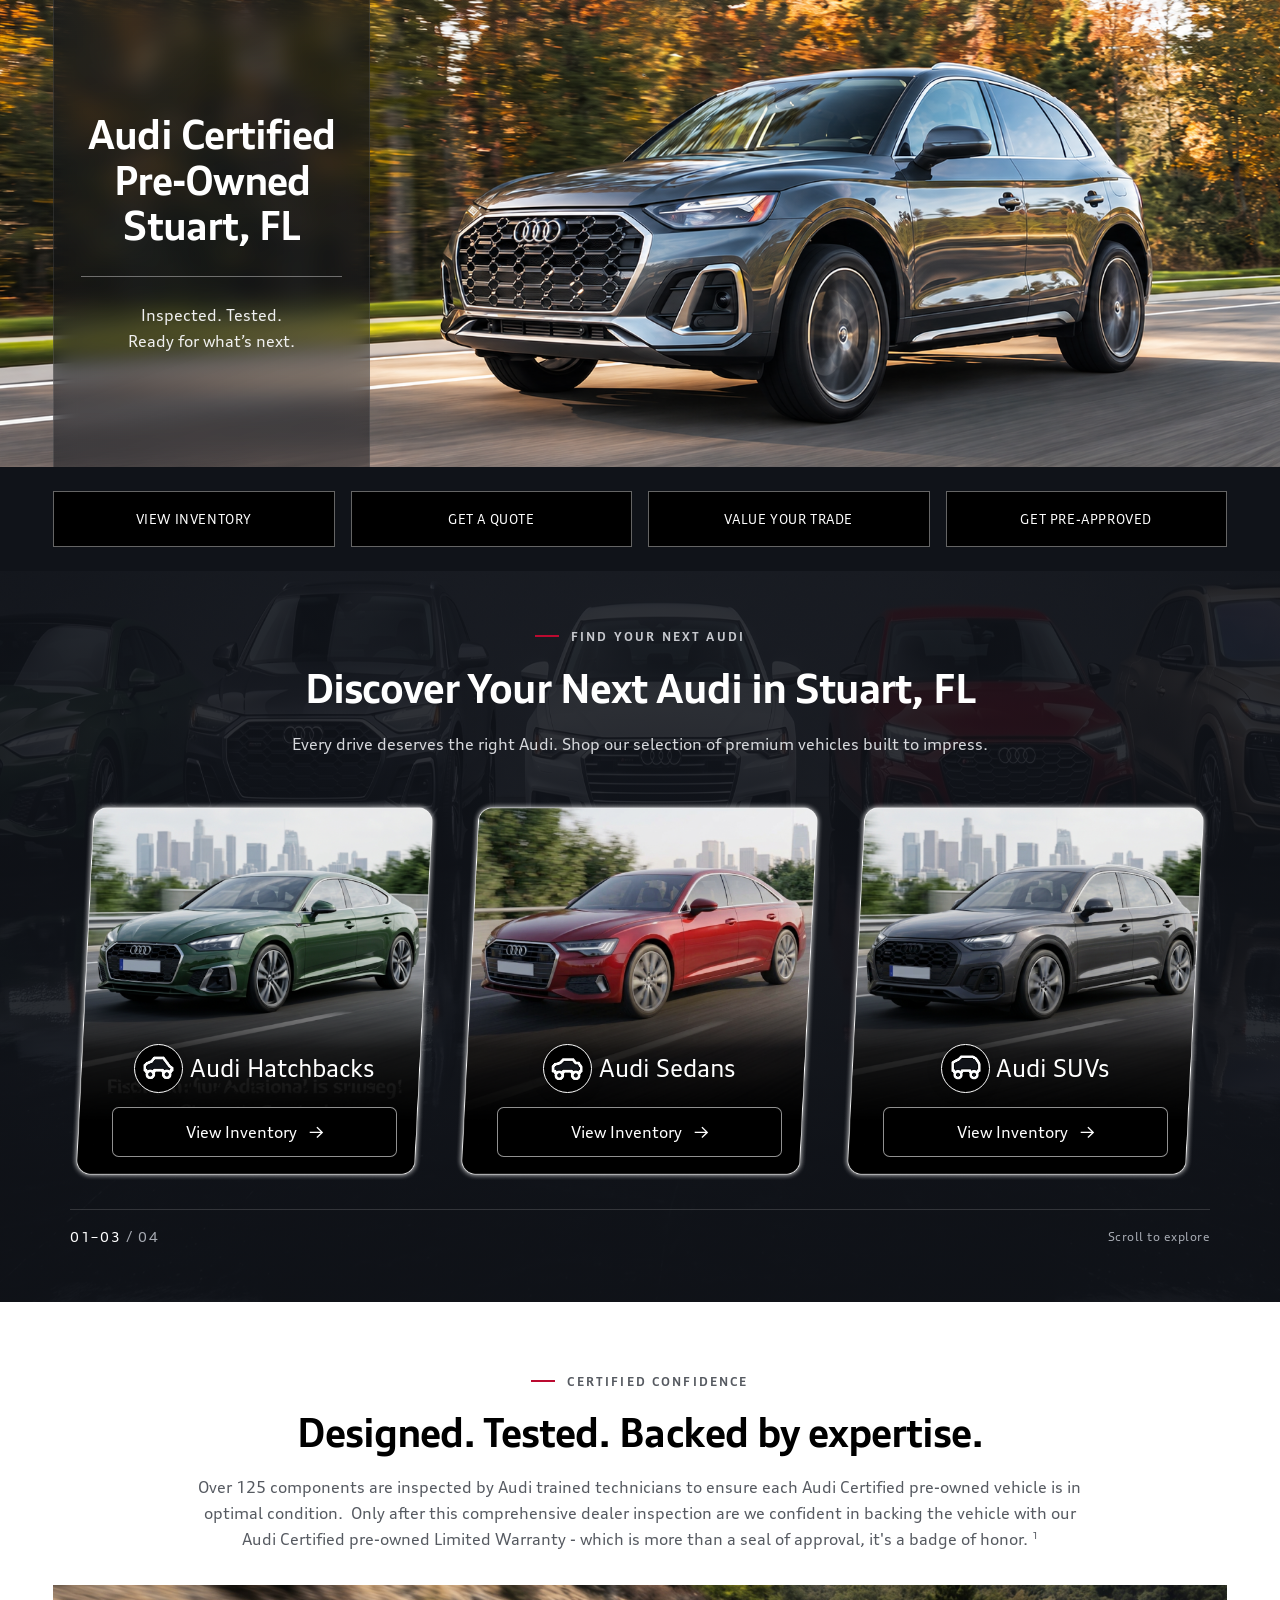
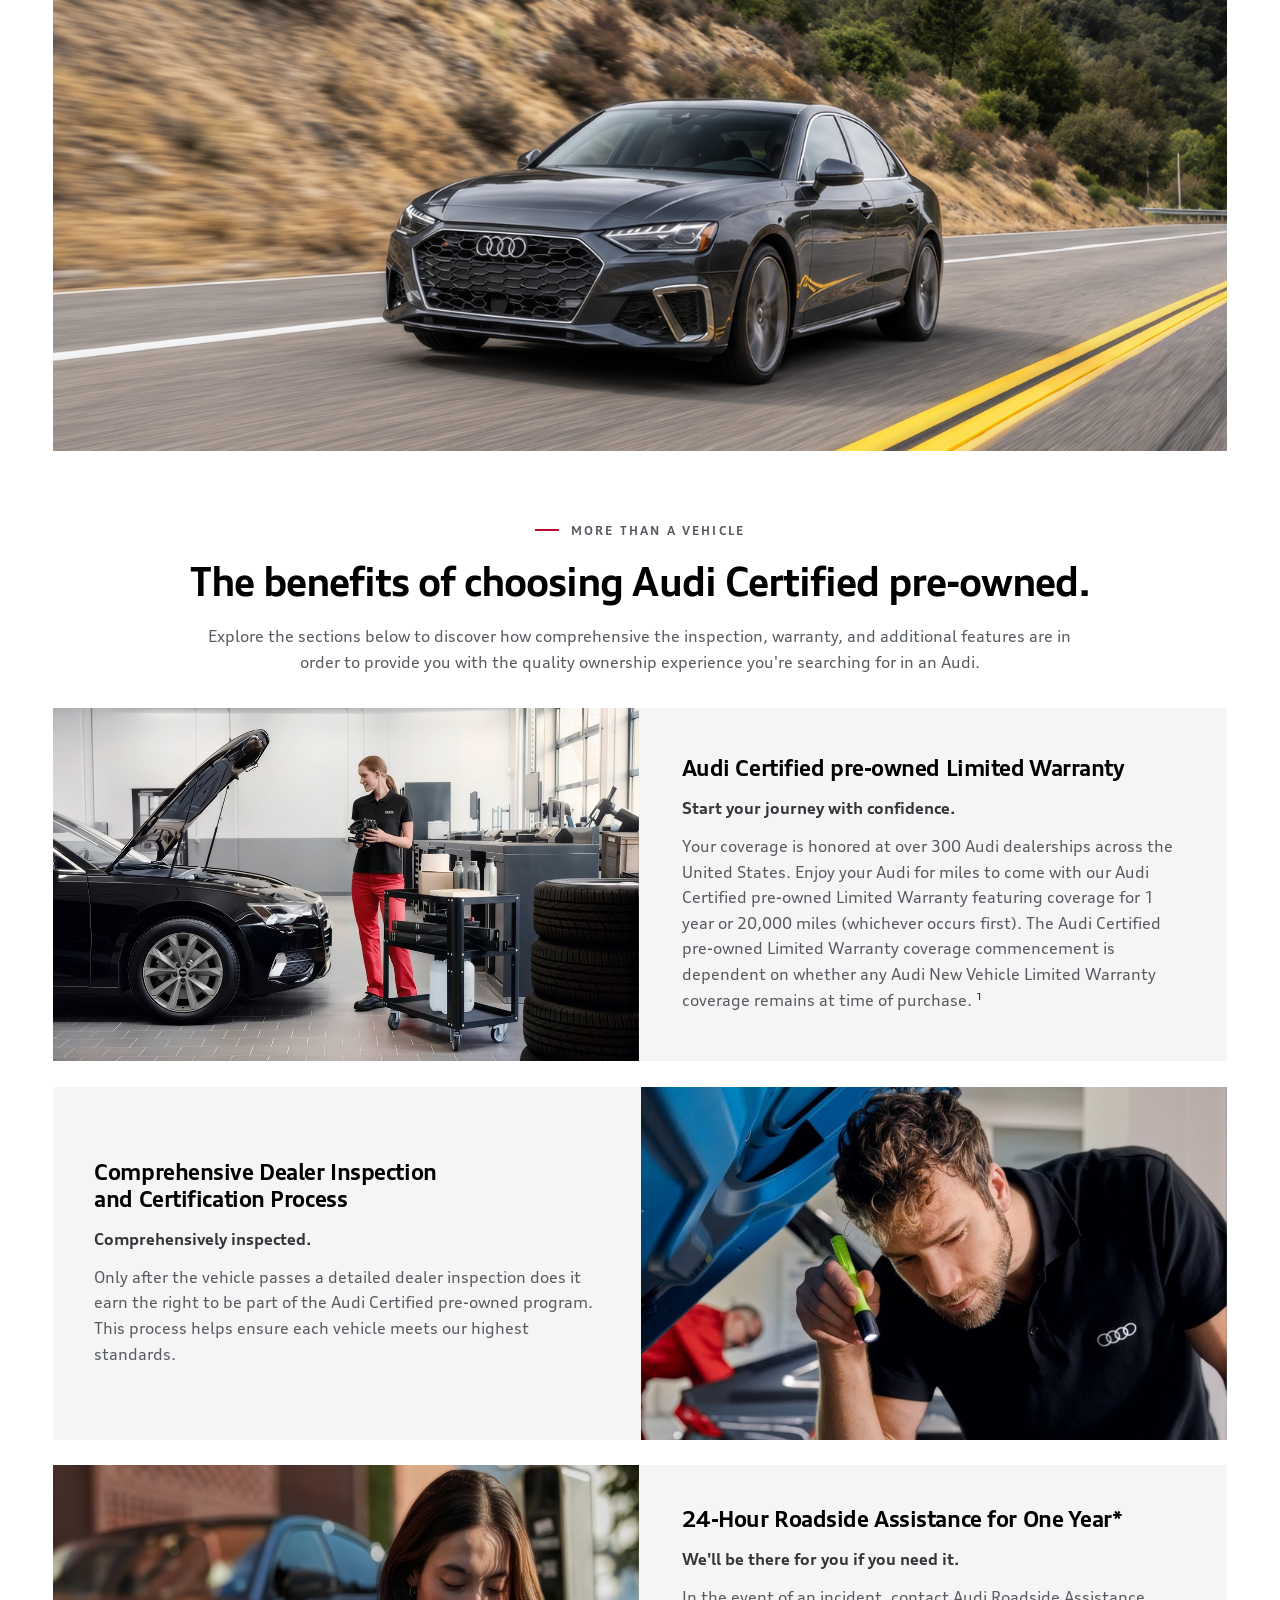
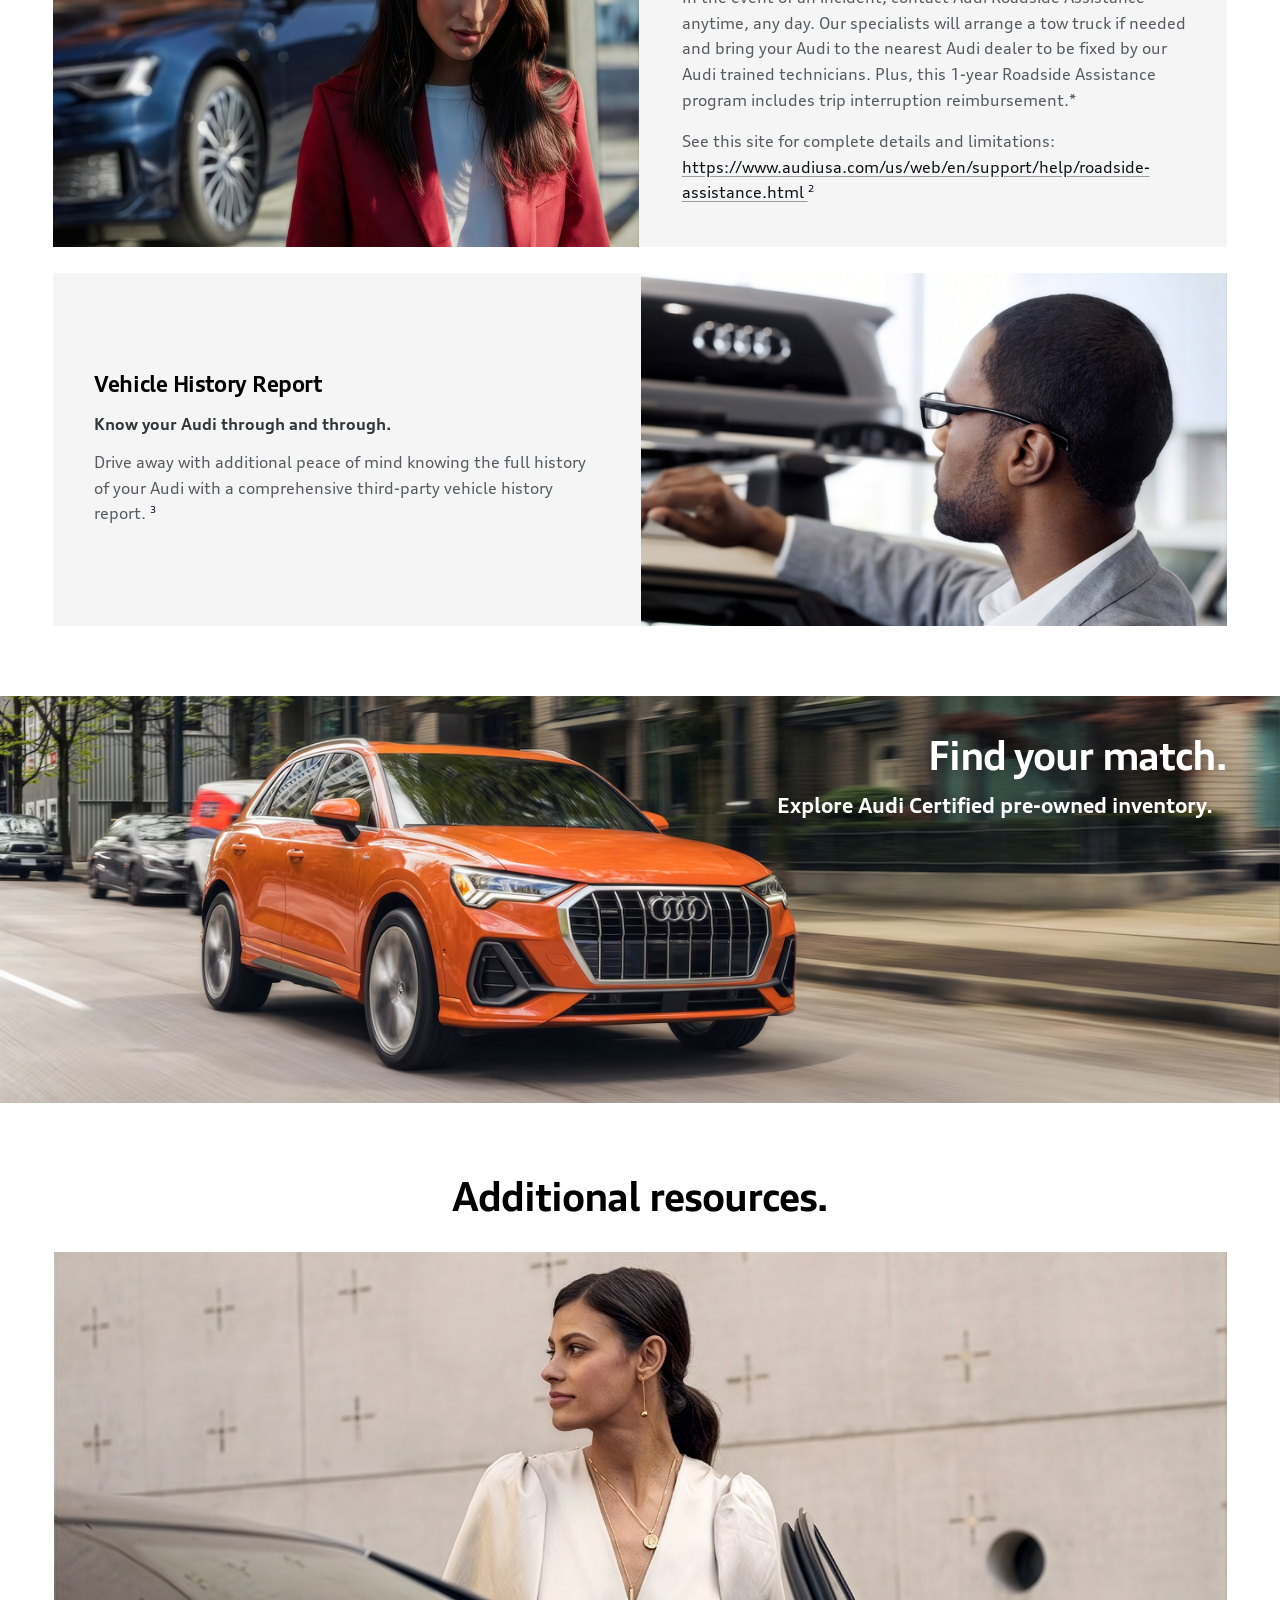
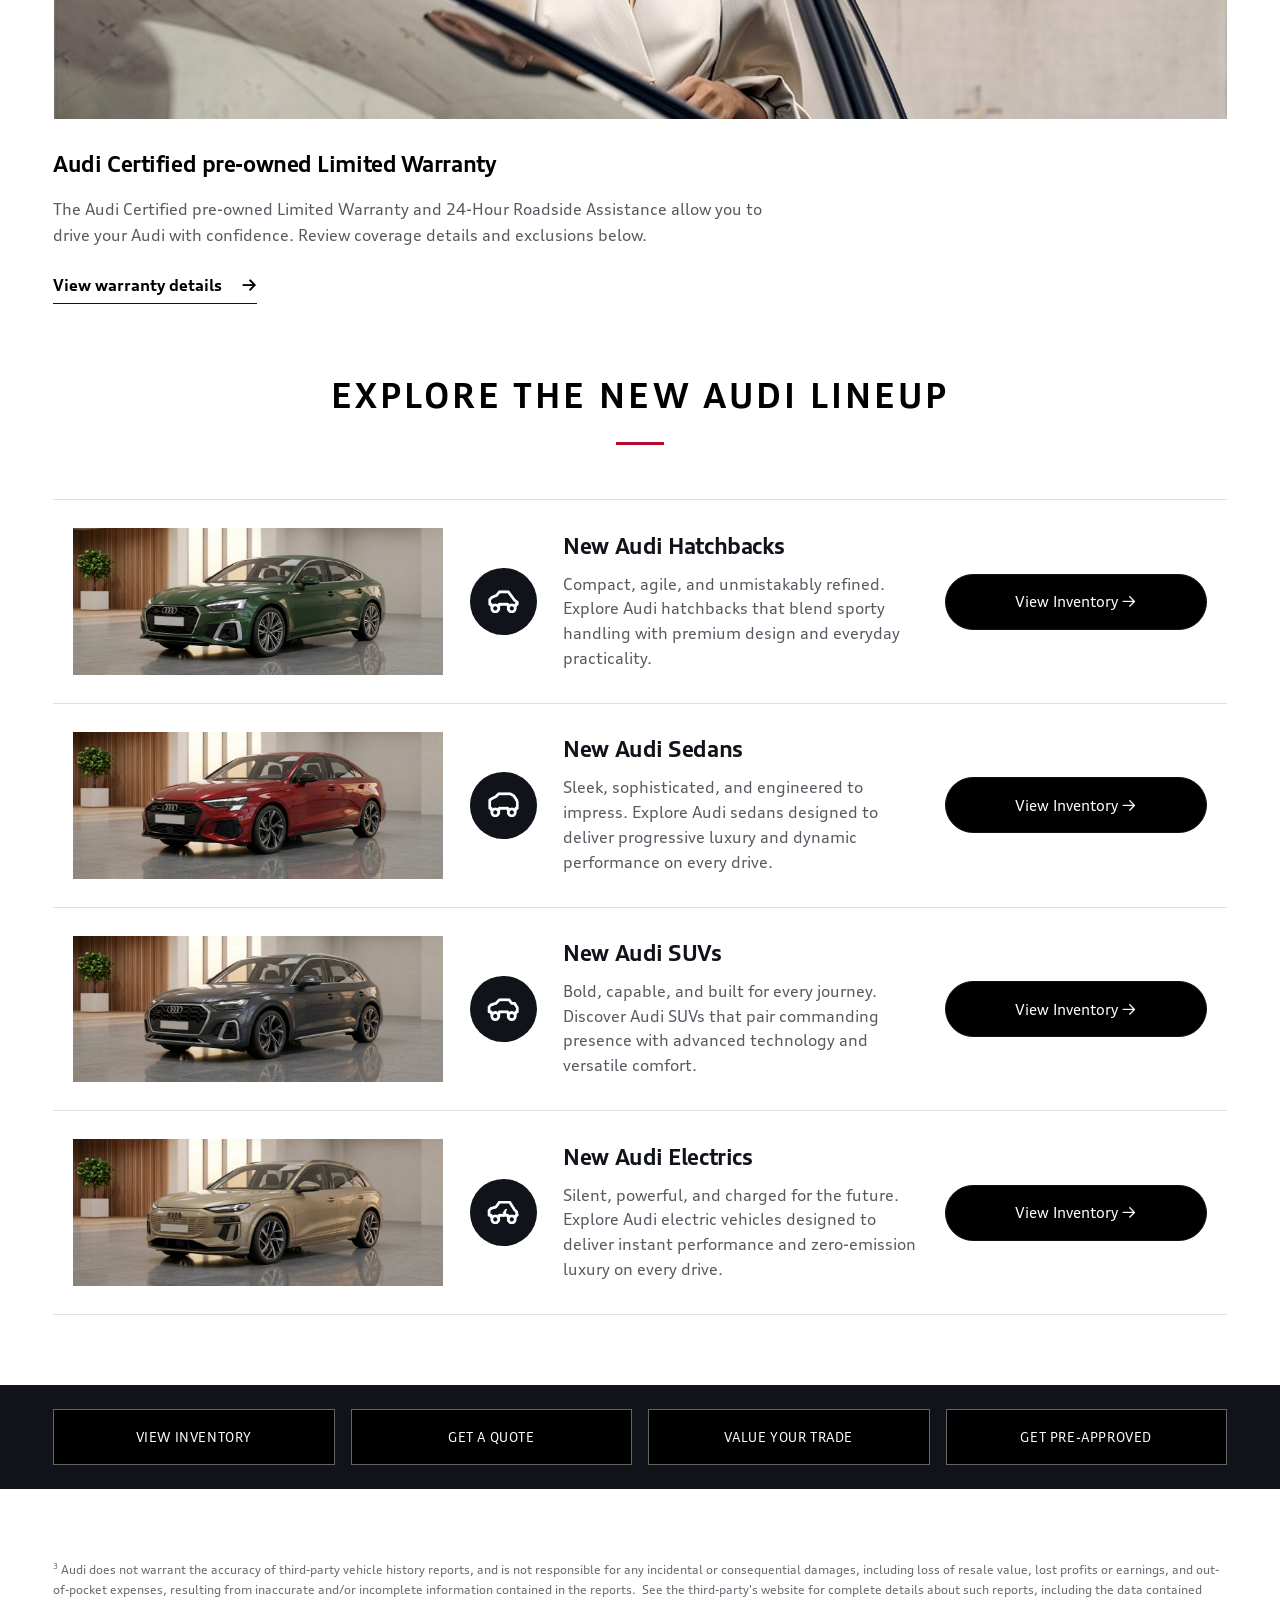
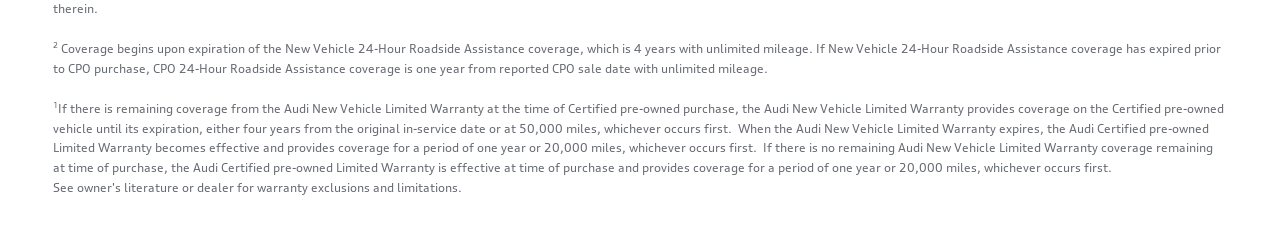
==== index.html @ 9fe5be32 "Build responsive Audi CPO website" ====
<!doctype html>
<html lang="en">
  <head>
    <meta charset="utf-8" />
    <meta name="viewport" content="width=device-width, initial-scale=1" />
    <meta
      name="description"
      content="Discover Audi Certified pre-owned vehicles in Stuart, FL. Explore the lineup, comprehensive inspections, warranty coverage, and ownership benefits."
    />
    <meta name="theme-color" content="#101319" />
    <title>Audi Certified Pre-Owned | Stuart, FL</title>
    <link rel="stylesheet" href="styles.css" />
    <script src="script.js" defer></script>
  </head>
  <body>
    <a class="skip-link" href="#discover">Skip to content</a>
    <main class="page">
      <div class="opening">
        <section class="hero" aria-labelledby="hero-title" data-node-id="1:5">
          <img
            class="hero-image"
            src="assets/Hero.png"
            alt="Audi SUV on a sunlit road surrounded by autumn trees"
            fetchpriority="high"
          />
          <div class="hero-panel">
            <div class="hero-copy">
              <h1 id="hero-title">
                Audi Certified
                <br />
                Pre-Owned
                <br />
                Stuart, FL
              </h1>
              <p>
                Inspected. Tested.
                <br />
                Ready for what’s next.
              </p>
            </div>
          </div>
        </section>
        <nav class="action-bar" aria-label="Shop Audi">
          <a class="action" href="#discover" aria-label="View inventory">
            View inventory
          </a>
          <button
            class="action"
            data-request="Get a quote"
            aria-label="Get a quote"
          >
            Get a quote
          </button>
          <button
            class="action"
            data-request="Value your trade"
            aria-label="Value your trade"
          >
            Value your trade
          </button>
          <button
            class="action"
            data-request="Get pre-approved"
            aria-label="Get pre-approved"
          >
            Get pre-approved
          </button>
        </nav>
        <section
          class="discovery"
          id="discover"
          aria-labelledby="discover-title"
          data-node-id="1:22"
        >
          <img class="discovery-image" src="assets/Discovery.png" alt="" />
          <div class="discovery-shade"></div>
          <div class="discovery-content">
            <header class="section-heading">
              <span class="eyebrow">Find your next Audi</span>
              <h2 id="discover-title">Discover Your Next Audi in Stuart, FL</h2>
              <p>
                Every drive deserves the right Audi. Shop our selection of
                premium vehicles built to impress.
              </p>
            </header>
            <div class="vehicle-carousel">
              <div
                class="vehicle-rail"
                id="vehicle-categories"
                aria-label="Vehicle categories"
                tabindex="0"
              >
                <article class="vehicle-card" data-node-id="1:28">
                  <img
                    class="card-art"
                    src="assets/Rectangle10.png"
                    alt="Green Audi hatchback driving through the city"
                  />
                  <div class="card-content">
                    <h3>
                      <span class="category-icon">
                        <img src="assets/Frame33.png" alt="" />
                      </span>
                      Audi Hatchbacks
                    </h3>
                    <a class="inventory-button" href="#new-hatchbacks">
                      View Inventory
                      <span class="button-arrow" aria-hidden="true">→</span>
                    </a>
                  </div>
                </article>
                <article class="vehicle-card" data-node-id="1:37">
                  <img
                    class="card-art"
                    src="assets/Rectangle11.png"
                    alt="Red Audi sedan"
                  />
                  <div class="card-content">
                    <h3>
                      <span class="category-icon">
                        <img src="assets/Frame34.png" alt="" />
                      </span>
                      Audi Sedans
                    </h3>
                    <a class="inventory-button" href="#new-sedans">
                      View Inventory
                      <span class="button-arrow" aria-hidden="true">→</span>
                    </a>
                  </div>
                </article>
                <article class="vehicle-card" data-node-id="1:46">
                  <img
                    class="card-art"
                    src="assets/Rectangle12.png"
                    alt="Gray Audi SUV"
                  />
                  <div class="card-content">
                    <h3>
                      <span class="category-icon">
                        <img src="assets/Frame35.png" alt="" />
                      </span>
                      Audi SUVs
                    </h3>
                    <a class="inventory-button" href="#new-suvs">
                      View Inventory
                      <span class="button-arrow" aria-hidden="true">→</span>
                    </a>
                  </div>
                </article>
                <article class="vehicle-card" data-node-id="1:55">
                  <img
                    class="card-art"
                    src="assets/Rectangle13.png"
                    alt="Gold Audi electric vehicle"
                  />
                  <div class="card-content">
                    <h3>
                      <span class="category-icon">
                        <img src="assets/Frame36.png" alt="" />
                      </span>
                      Audi Electrics
                    </h3>
                    <a class="inventory-button" href="#new-electrics">
                      View Inventory
                      <span class="button-arrow" aria-hidden="true">→</span>
                    </a>
                  </div>
                </article>
              </div>
              <div class="carousel-footer">
                <p
                  class="rail-position"
                  role="status"
                  aria-live="polite"
                  aria-atomic="true"
                >
                  <span id="rail-range">01–03</span>
                  <span class="rail-total">/ 04</span>
                  <span class="sr-only">vehicle categories shown</span>
                </p>
                <span class="rail-hint" aria-hidden="true">
                  Scroll to explore
                </span>
              </div>
            </div>
          </div>
        </section>
      </div>
      <section
        class="container expertise"
        aria-labelledby="expertise-title"
        data-node-id="3:6"
      >
        <header class="section-heading">
          <span class="eyebrow">Certified confidence</span>
          <h2 id="expertise-title">Designed. Tested. Backed by expertise.</h2>
          <p>
            Over 125 components are inspected by Audi trained technicians to
            ensure each Audi Certified pre-owned vehicle is in optimal
            condition.  Only after this comprehensive dealer inspection are we
            confident in backing the vehicle with our Audi Certified pre-owned
            Limited Warranty - which is more than a seal of approval, it's a
            badge of honor.
            <sup><a href="#note-1">1</a></sup>
          </p>
        </header>
        <div class="wide-image driving">
          <img
            src="assets/Rectangle14.png"
            alt="Audi sedan driving on a winding mountain road"
            loading="lazy"
          />
        </div>
      </section>
      <section
        class="container benefits"
        aria-labelledby="benefits-title"
        data-node-id="3:7"
      >
        <header class="section-heading">
          <span class="eyebrow">More than a vehicle</span>
          <h2 id="benefits-title">
            The benefits of choosing Audi Certified pre-owned.
          </h2>
          <p>
            Explore the sections below to discover how comprehensive the
            inspection, warranty, and additional features are in order to
            provide you with the quality ownership experience you're searching
            for in an Audi.
          </p>
        </header>
        <div class="benefit-list">
          <article class="benefit-row">
            <div class="benefit-image warranty">
              <img
                src="assets/Rectangle15.png"
                alt="Audi technician inspecting a vehicle in the workshop"
                loading="lazy"
              />
            </div>
            <div class="benefit-copy">
              <h3>Audi Certified pre-owned Limited Warranty</h3>
              <h4>Start your journey with confidence.</h4>
              <p>
                Your coverage is honored at over 300 Audi dealerships across the
                United States. Enjoy your Audi for miles to come with our Audi
                Certified pre-owned Limited Warranty featuring coverage for 1
                year or 20,000 miles (whichever occurs first). The Audi
                Certified pre-owned Limited Warranty coverage commencement is
                dependent on whether any Audi New Vehicle Limited Warranty
                coverage remains at time of purchase.
                <sup><a href="#note-1">1</a></sup>
              </p>
            </div>
          </article>
          <article class="benefit-row reverse">
            <div class="benefit-image inspection">
              <img
                src="assets/Rectangle16.png"
                alt="Audi technician performing a detailed inspection"
                loading="lazy"
              />
            </div>
            <div class="benefit-copy">
              <h3>Comprehensive Dealer Inspection and Certification Process</h3>
              <h4>Comprehensively inspected.</h4>
              <p>
                Only after the vehicle passes a detailed dealer inspection does
                it earn the right to be part of the Audi Certified pre-owned
                program. This process helps ensure each vehicle meets our
                highest standards.
              </p>
            </div>
          </article>
          <article class="benefit-row">
            <div class="benefit-image roadside">
              <img
                src="assets/Rectangle17.png"
                alt="Audi owner using her phone beside her vehicle"
                loading="lazy"
              />
            </div>
            <div class="benefit-copy">
              <h3>24-Hour Roadside Assistance for One Year*</h3>
              <h4>We'll be there for you if you need it.</h4>
              <p>
                In the event of an incident, contact Audi Roadside Assistance
                anytime, any day. Our specialists will arrange a tow truck if
                needed and bring your Audi to the nearest Audi dealer to be
                fixed by our Audi trained technicians. Plus, this 1-year
                Roadside Assistance program includes trip interruption
                reimbursement.*
              </p>
              <p>
                See this site for complete details and limitations:
                <a
                  href="https://www.audiusa.com/us/web/en/support/help/roadside-assistance.html"
                  target="_blank"
                  rel="noopener noreferrer"
                >
                  https://www.audiusa.com/us/web/en/support/help/roadside-assistance.html
                </a>
                <sup><a href="#note-2">2</a></sup>
              </p>
            </div>
          </article>
          <article class="benefit-row reverse">
            <div class="benefit-image history">
              <img
                src="assets/Rectangle18.png"
                alt="Driver enjoying the view from inside an Audi"
                loading="lazy"
              />
            </div>
            <div class="benefit-copy">
              <h3>Vehicle History Report</h3>
              <h4>Know your Audi through and through.</h4>
              <p>
                Drive away with additional peace of mind knowing the full
                history of your Audi with a comprehensive third-party vehicle
                history report.
                <sup><a href="#note-3">3</a></sup>
              </p>
            </div>
          </article>
        </div>
      </section>
      <a
        class="match-banner"
        href="#lineup"
        aria-label="Find your match. Explore Audi Certified pre-owned inventory."
        data-node-id="3:54"
      >
        <img
          src="assets/Section3.png"
          alt="Orange Audi SUV on a tree-lined street"
          loading="lazy"
        />
        <div class="match-copy">
          <h2>Find your match.</h2>
          <p>Explore Audi Certified pre-owned inventory.</p>
        </div>
      </a>
      <section
        class="container resources"
        aria-labelledby="resources-title"
        data-node-id="3:43"
      >
        <header class="section-heading">
          <h2 id="resources-title">Additional resources.</h2>
        </header>
        <div class="wide-image resources-image">
          <img
            src="assets/Rectangle19.png"
            alt="Audi owner standing beside her vehicle"
            loading="lazy"
          />
        </div>
        <div class="resource-copy">
          <h3>Audi Certified pre-owned Limited Warranty</h3>
          <p>
            The Audi Certified pre-owned Limited Warranty and 24-Hour Roadside
            Assistance allow you to drive your Audi with confidence. Review
            coverage details and exclusions below.
          </p>
          <a class="text-link" href="#note-1">
            View warranty details
            <span aria-hidden="true">→</span>
          </a>
        </div>
      </section>
      <section
        class="lineup container"
        id="lineup"
        aria-labelledby="lineup-title"
        data-node-id="3:61"
      >
        <h2 id="lineup-title">Explore the new Audi lineup</h2>
        <div class="lineup-list">
          <article class="lineup-row" id="new-hatchbacks">
            <div class="lineup-image hatchback">
              <img
                src="assets/Rectangle9.png"
                alt="New green Audi hatchback"
                loading="lazy"
              />
            </div>
            <span class="lineup-icon">
              <img
                src="assets/Ellipse2.png"
                alt=""
                width="62"
                height="62"
                loading="lazy"
              />
            </span>
            <div class="lineup-copy">
              <h3>New Audi Hatchbacks</h3>
              <p>
                Compact, agile, and unmistakably refined. Explore Audi
                hatchbacks that blend sporty handling with premium design and
                everyday practicality.
              </p>
            </div>
            <button
              class="inventory-button"
              data-request="View inventory"
              data-category="New Audi Hatchbacks"
            >
              View Inventory →
            </button>
          </article>
          <article class="lineup-row" id="new-sedans">
            <div class="lineup-image sedan">
              <img
                src="assets/Rectangle20.png"
                alt="New red Audi sedan"
                loading="lazy"
              />
            </div>
            <span class="lineup-icon">
              <img
                src="assets/Ellipse3.png"
                alt=""
                width="62"
                height="62"
                loading="lazy"
              />
            </span>
            <div class="lineup-copy">
              <h3>New Audi Sedans</h3>
              <p>
                Sleek, sophisticated, and engineered to impress. Explore Audi
                sedans designed to deliver progressive luxury and dynamic
                performance on every drive.
              </p>
            </div>
            <button
              class="inventory-button"
              data-request="View inventory"
              data-category="New Audi Sedans"
            >
              View Inventory →
            </button>
          </article>
          <article class="lineup-row" id="new-suvs">
            <div class="lineup-image suv">
              <img
                src="assets/Rectangle21.png"
                alt="New gray Audi SUV"
                loading="lazy"
              />
            </div>
            <span class="lineup-icon">
              <img
                src="assets/Ellipse4.png"
                alt=""
                width="62"
                height="62"
                loading="lazy"
              />
            </span>
            <div class="lineup-copy">
              <h3>New Audi SUVs</h3>
              <p>
                Bold, capable, and built for every journey. Discover Audi SUVs
                that pair commanding presence with advanced technology and
                versatile comfort.
              </p>
            </div>
            <button
              class="inventory-button"
              data-request="View inventory"
              data-category="New Audi SUVs"
            >
              View Inventory →
            </button>
          </article>
          <article class="lineup-row" id="new-electrics">
            <div class="lineup-image electric">
              <img
                src="assets/Rectangle22.png"
                alt="New gold Audi electric vehicle"
                loading="lazy"
              />
            </div>
            <span class="lineup-icon">
              <img
                src="assets/Ellipse5.png"
                alt=""
                width="62"
                height="62"
                loading="lazy"
              />
            </span>
            <div class="lineup-copy">
              <h3>New Audi Electrics</h3>
              <p>
                Silent, powerful, and charged for the future. Explore Audi
                electric vehicles designed to deliver instant performance and
                zero-emission luxury on every drive.
              </p>
            </div>
            <button
              class="inventory-button"
              data-request="View inventory"
              data-category="New Audi Electrics"
            >
              View Inventory →
            </button>
          </article>
        </div>
      </section>
      <nav
        class="action-bar bottom-actions"
        aria-label="More ways to shop Audi"
      >
        <a class="action" href="#discover" aria-label="View inventory">
          View inventory
        </a>
        <button
          class="action"
          data-request="Get a quote"
          aria-label="Get a quote"
        >
          Get a quote
        </button>
        <button
          class="action"
          data-request="Value your trade"
          aria-label="Value your trade"
        >
          Value your trade
        </button>
        <button
          class="action"
          data-request="Get pre-approved"
          aria-label="Get pre-approved"
        >
          Get pre-approved
        </button>
      </nav>
      <footer class="container legal">
        <p id="note-3">
          <sup>3</sup>
          Audi does not warrant the accuracy of third-party vehicle history
          reports, and is not responsible for any incidental or consequential
          damages, including loss of resale value, lost profits or earnings, and
          out-of-pocket expenses, resulting from inaccurate and/or incomplete
          information contained in the reports.  See the third-party's website
          for complete details about such reports, including the data contained
          therein.
        </p>
        <p id="note-2">
          <sup>2</sup>
          Coverage begins upon expiration of the New Vehicle 24-Hour Roadside
          Assistance coverage, which is 4 years with unlimited mileage. If New
          Vehicle 24-Hour Roadside Assistance coverage has expired prior to CPO
          purchase, CPO 24-Hour Roadside Assistance coverage is one year from
          reported CPO sale date with unlimited mileage.
        </p>
        <!-- prettier-ignore -->
        <p id="note-1">
          <sup>1</sup>If there is remaining coverage from the Audi New Vehicle Limited
          Warranty at the time of Certified pre-owned purchase, the Audi New
          Vehicle Limited Warranty provides coverage on the Certified pre-owned
          vehicle until its expiration, either four years from the original
          in-service date or at 50,000 miles, whichever occurs first.  When the
          Audi New Vehicle Limited Warranty expires, the Audi Certified
          pre-owned Limited Warranty becomes effective and provides coverage for
          a period of one year or 20,000 miles, whichever occurs first.  If
          there is no remaining Audi New Vehicle Limited Warranty coverage
          remaining at time of purchase, the Audi Certified pre-owned Limited
          Warranty is effective at time of purchase and provides coverage for a
          period of one year or 20,000 miles, whichever occurs first.
          <br />
          See owner's literature or dealer for warranty exclusions and
          limitations.
        </p>
      </footer>
    </main>
    <dialog
      id="request-dialog"
      aria-labelledby="request-title"
      aria-describedby="request-description"
    >
      <button class="dialog-close" type="button" aria-label="Close dialog">
        ×
      </button>
      <h2 id="request-title">Get a quote</h2>
      <p id="request-description">
        Choose your Audi and prepare an inquiry. This preview does not send
        information to a dealership.
      </p>
      <form id="request-form">
        <label>
          Your Audi
          <select name="vehicle">
            <option>Audi Hatchbacks</option>
            <option>Audi Sedans</option>
            <option>Audi SUVs</option>
            <option>Audi Electrics</option>
          </select>
        </label>
        <label id="trade-field" hidden>
          Current vehicle
          <input
            name="trade"
            placeholder="Year, make, and model"
            maxlength="120"
          />
        </label>
        <label>
          Notes
          <textarea
            name="notes"
            rows="3"
            maxlength="2000"
            placeholder="What would you like to know?"
          ></textarea>
        </label>
        <button class="action primary" type="submit">Download inquiry</button>
        <p class="form-status" role="status"></p>
      </form>
    </dialog>
  </body>
</html>
---- styles.css ----
/* Figma desktop canvas: 1920px. Desktop dimensions scale together; smaller
   screens reflow into readable layouts instead of shrinking the page. */
@font-face {
  font-family: "Audi Type";
  src: url("assets/AudiTypeVF.woff2") format("woff2");
  font-weight: 100 900;
  font-display: swap;
}
@font-face {
  font-family: "BMW Type";
  src: local("BMWTypeNext Pro Regular"), local("BMWTypeNext Pro");
  font-weight: 400;
  font-display: swap;
}
/* Theme colors and desktop sizing. */
:root {
  font-size: clamp(8.5333px, 0.833333333vw, 16px);
  --ink: #101319;
  --red: #bb0a30;
  --maroon: #800020;
  --page-gutter: 5rem;
  color-scheme: light;
  --muted: #565a61;
  --hairline: #dedfe1;
  --surface: #f5f5f5;
  --section-gap: clamp(56px, 5.5vw, 104px);
}
/* Reset, typography, and keyboard focus. */
* {
  box-sizing: border-box;
}
html {
  scroll-behavior: smooth;
  scroll-padding-top: 1.5rem;
}
body {
  margin: 0;
  background: #fff;
  color: #000;
  font-family: "Audi Type", Arial, sans-serif;
  font-size: 1.25rem;
  line-height: normal;
}
h1,
h2,
h3,
h4,
p {
  margin: 0;
}
h1,
h2,
h3,
h4 {
  font-weight: 700;
}
button,
input,
select,
textarea {
  font: inherit;
}
button,
a {
  -webkit-tap-highlight-color: transparent;
}
button {
  cursor: pointer;
}
a {
  color: inherit;
}
button:focus-visible,
a:focus-visible,
[tabindex]:focus-visible,
input:focus-visible,
select:focus-visible,
textarea:focus-visible {
  outline: 3px solid #e43861;
  outline-offset: 5px;
}
sup {
  font-size: 64.5%;
  vertical-align: super;
  line-height: 0;
}
sup a {
  text-decoration: none;
}
img {
  display: block;
}
/* Page layout and accessible skip link. */
.page {
  display: flex;
  flex-direction: column;
  gap: var(--section-gap);
  width: 100%;
  max-width: 1920px;
  margin: auto;
}
.container {
  width: calc(100% - 2 * var(--page-gutter));
  margin-inline: auto;
}
.skip-link {
  position: fixed;
  z-index: 20;
  top: 1rem;
  left: 1rem;
  padding: 1rem;
  background: white;
  color: #000;
  transform: translateY(-200%);
}
.skip-link:focus {
  transform: none;
}
/* Hero artwork and text panel. */
.hero {
  height: 43.75rem;
  position: relative;
  overflow: hidden;
  padding-inline: 5rem;
}
.hero-image {
  position: absolute;
  max-width: none;
  width: 122.33%;
  height: 111.85%;
  left: -18.59%;
  top: -5.96%;
}
.hero-panel {
  position: relative;
  width: 29.6875rem;
  height: 100%;
  display: flex;
  align-items: center;
  justify-content: center;
  padding: 3.125rem 2.5rem;
  backdrop-filter: blur(1.0625rem);
  -webkit-backdrop-filter: blur(1.0625rem);
}
.hero-copy {
  width: 24.6875rem;
  color: white;
  text-align: center;
  display: flex;
  flex-direction: column;
  gap: 2.5rem;
}
.hero h1 {
  font-size: 3.625rem;
  border-bottom: 1px solid white;
  padding-bottom: 2.5rem;
}
/* Shared action buttons. */
.action-bar {
  display: grid;
  grid-template-columns: repeat(4, minmax(0, 1fr));
  background: var(--ink);
  padding: 1.75rem 4.96875rem;
  min-height: 8.75rem;
  align-items: center;
}
.action {
  display: flex;
  align-items: center;
  justify-content: center;
  text-align: center;
  text-decoration: none;
  text-transform: uppercase;
  background: #000;
  border: 1px solid #fff;
  border-radius: 0;
  color: #fff;
  padding: 0.625rem;
}
.action.primary {
  background: var(--red);
}
/* Vehicle discovery and horizontally scrolling carousel. */
.discovery {
  min-height: 55.3125rem;
  position: relative;
  overflow: hidden;
  padding: 3rem 5rem;
  display: flex;
  align-items: center;
  justify-content: center;
  color: white;
}
.discovery-image {
  position: absolute;
  width: 143.97%;
  height: 174.47%;
  left: -21.97%;
  top: -74.44%;
  max-width: none;
}
.discovery-shade {
  position: absolute;
  inset: 0;
}
.discovery-content {
  position: relative;
  width: 106.875rem;
  max-width: 100%;
  min-width: 0;
  display: flex;
  flex-direction: column;
  align-items: center;
}
.section-heading {
  display: flex;
  flex-direction: column;
  text-align: center;
  width: 100%;
}
.section-heading h2 {
  font-size: 3.625rem;
  line-height: normal;
}
.discovery .section-heading {
  width: 92.375rem;
  max-width: 100%;
}
.discovery h2 {
  font-size: 3.75rem;
}
.vehicle-carousel {
  width: 100%;
  min-width: 0;
}
.vehicle-rail {
  --visible-cards: 3;
  --card-gap: 1.5rem;
  display: grid;
  grid-auto-flow: column;
  grid-auto-columns: calc(
    (100% - (var(--visible-cards) - 1) * var(--card-gap)) / var(--visible-cards)
  );
  gap: var(--card-gap);
  width: 100%;
  overflow-x: auto;
  overscroll-behavior-x: contain;
  scroll-snap-type: x mandatory;
  scrollbar-width: thin;
}
/* Inventory cards and category icons. */
.vehicle-card {
  width: 34.875rem;
  height: 35.75rem;
  position: relative;
  flex: none;
  display: flex;
  align-items: center;
  justify-content: flex-end;
  flex-direction: column;
  padding: 2.25rem 4rem;
  margin-right: -0.625rem;
}
.vehicle-card:last-child {
  margin-right: 0;
}
.card-art {
  position: absolute;
  left: 0.0013rem;
  top: -0.0625rem;
  width: 34.8724rem;
  height: 35.875rem;
  max-width: none;
}
.card-content {
  position: relative;
  display: flex;
  flex-direction: column;
  align-items: center;
  gap: 1.375rem;
  width: 26.875rem;
}
.card-content h3 {
  display: flex;
  align-items: center;
  justify-content: center;
  gap: 0.625rem;
  font-size: 2.25rem;
  font-weight: 400;
  white-space: nowrap;
  color: white;
}
.category-icon {
  position: relative;
  display: block;
  flex: none;
  width: 4.625rem;
  height: 4.625rem;
  border: 1px solid white;
  background: #000;
  border-radius: 50%;
  box-shadow: 0 0 1.25rem #0004;
}
.category-icon img {
  position: absolute;
  left: 15.1%;
  top: 14.5%;
  width: 69.87%;
  height: 69.87%;
}
.vehicle-card:nth-child(2) .category-icon img {
  left: 14.9%;
  top: 15.4%;
  width: 70.19%;
  height: 70.19%;
}
.vehicle-card:nth-child(3) .category-icon img {
  left: 17.29%;
  top: 16.26%;
  width: 67.42%;
  height: 67.42%;
}
.vehicle-card:nth-child(4) .category-icon img {
  left: 14.39%;
  top: 14.83%;
  width: 71.23%;
  height: 71.23%;
}
.inventory-button {
  width: 100%;
  min-height: 4.6875rem;
  padding: 0.625rem;
  border: 1px solid #fff;
  border-radius: 0.625rem;
  display: flex;
  align-items: center;
  justify-content: center;
  text-decoration: none;
  background: #000;
  color: white;
  font-size: 1.5rem;
  transition: background 0.2s;
}
.card-content .inventory-button {
  font-family: "BMW Type", "Audi Type", Arial, sans-serif;
}
.inventory-button:hover {
  background: var(--maroon);
}
/* Certification, benefits, and resources. */
.expertise,
.benefits,
.resources {
  display: flex;
  flex-direction: column;
}
.wide-image {
  height: 43.75rem;
  position: relative;
  overflow: hidden;
}
.wide-image img,
.benefit-image img {
  position: absolute;
  max-width: none;
}
.driving img {
  width: 113.13%;
  height: 190.07%;
  left: -12.2%;
  top: -61.84%;
}
.benefit-list {
  display: flex;
  flex-direction: column;
}
.benefit-row {
  display: grid;
  grid-template-columns: 1fr 1fr;
  column-gap: 0.125rem;
}
.benefit-image {
  position: relative;
  overflow: hidden;
}
.benefit-image img {
  width: 100%;
}
.warranty img {
  height: 124.95%;
  left: 0;
  top: -9.32%;
}
.inspection img {
  height: 165.85%;
  left: 0.06%;
  top: -7.4%;
}
.roadside img {
  height: 165.85%;
  left: 0;
  top: -17.81%;
}
.history img {
  height: 100%;
  object-fit: cover;
}
.benefit-copy {
  display: flex;
  flex-direction: column;
  justify-content: center;
  min-width: 0;
}
.benefit-copy a {
  overflow-wrap: anywhere;
}
.reverse .benefit-image {
  grid-column: 2;
  grid-row: 1;
}
.reverse .benefit-copy {
  grid-column: 1;
  grid-row: 1;
}
.match-banner {
  height: 38.125rem;
  position: relative;
  overflow: hidden;
  text-decoration: none;
  color: #fff;
  display: flex;
  justify-content: flex-end;
  padding: 3.3125rem 5rem;
}
.match-banner > img {
  position: absolute;
  width: 100%;
  height: 133.33%;
  left: 0;
  top: -25.6%;
  max-width: none;
}
.match-copy {
  position: relative;
  width: 42.1875rem;
  display: flex;
  flex-direction: column;
  gap: 1.125rem;
  font-weight: 700;
}
.match-copy h2 {
  text-align: right;
  font-size: 3.625rem;
}
.match-copy p {
  font-size: 2rem;
}
.resources-image img {
  width: 100%;
  height: 141.23%;
  left: 0.02%;
  top: -12.45%;
}
.resource-copy {
  display: flex;
  flex-direction: column;
  font-size: 1.25rem;
}
/* New vehicle lineup. */
.lineup {
  display: flex;
  align-items: center;
  justify-content: center;
  flex-direction: column;
  padding: 0;
}
.lineup > h2 {
  text-transform: uppercase;
  text-align: center;
  flex: none;
}
.lineup-list {
  width: 100%;
  flex: none;
}
.lineup-row {
  min-height: 17.875rem;
  border-bottom: 1px solid #000;
  display: grid;
  justify-content: center;
  align-items: center;
  padding-block: 1rem;
  scroll-margin-top: 2rem;
}
.lineup-image {
  width: 100%;
  height: 13.75rem;
  position: relative;
  overflow: hidden;
}
.lineup-image img {
  position: absolute;
  width: 100%;
  height: 132.79%;
  left: 0;
  top: -22.12%;
  max-width: none;
}
.sedan img {
  top: -26.71%;
}
.suv img {
  left: -0.1%;
  top: -25.56%;
}
.electric img {
  top: -24.42%;
}
.lineup-icon {
  border-radius: 50%;
  background: var(--ink);
  border: 1px solid #818181;
  display: flex;
  align-items: center;
  justify-content: center;
}
.lineup-copy {
  display: flex;
  flex-direction: column;
}
.lineup .inventory-button {
  border-radius: 6.25rem;
}
.legal {
  display: flex;
  flex-direction: column;
}
/* Inquiry dialog and form controls. */
dialog {
  width: min(560px, calc(100% - 32px));
  max-height: 90dvh;
  background: #fff;
  color: var(--ink);
  font-size: 16px;
  overflow: auto;
}
dialog::backdrop {
  background: #101319b8;
  backdrop-filter: blur(4px);
}
dialog h2 {
  font-size: 30px;
  padding-right: 20px;
}
dialog p {
  line-height: 1.5;
}
.dialog-close {
  position: absolute;
  background: transparent;
  border: 0;
  color: var(--ink);
  line-height: 1;
}
dialog form {
  display: flex;
  flex-direction: column;
  gap: 18px;
  margin-top: 24px;
}
dialog label {
  display: flex;
  flex-direction: column;
  gap: 8px;
}
dialog [hidden] {
  display: none;
}
dialog input,
dialog select,
dialog textarea {
  padding: 12px;
  border: 1px solid #818181;
  color: var(--ink);
  width: 100%;
  border-radius: 0;
}
dialog .action {
  min-height: 52px;
  font-size: 16px;
}
.form-status {
  font-size: 14px;
}
body.modal-open {
  overflow: hidden;
}
/* Standalone Figma card preview. */
.card-page {
  background: #202020;
  min-height: 100dvh;
  display: grid;
  place-items: center;
}
.card-page .vehicle-card {
  margin: 0;
}
html:has(.card-page) {
  font-size: clamp(8px, 2.8673835vw, 16px);
}
@media (min-width: 1921px) {
  .page {
    box-shadow: 0 0 1px #ddd;
  }
}
@media (max-width: 1023px) {
  :root {
    font-size: 16px;
    --page-gutter: 2rem;
  }
  body {
    font-size: 1rem;
  }
  .hero {
    height: 520px;
    padding-inline: 2rem;
  }
  .hero-image {
    width: 150%;
    height: 100%;
    left: -36%;
    top: 0;
    object-fit: cover;
  }
  .hero-panel {
    width: 330px;
    padding: 30px;
  }
  .hero-copy {
    width: 100%;
    gap: 28px;
  }
  .hero h1 {
    font-size: 40px;
    padding-bottom: 28px;
  }
  .action-bar {
    grid-template-columns: repeat(2, minmax(0, 1fr));
    padding: 24px 32px;
  }
  .discovery {
    min-height: 0;
    padding: 48px 0;
  }
  .discovery-image {
    inset: 0;
    width: 100%;
    height: 100%;
    object-fit: cover;
  }
  .discovery-content {
    width: 100%;
  }
  .section-heading h2,
  .discovery h2 {
    font-size: 32px;
  }
  .section-heading p,
  .discovery .section-heading p {
    line-height: 1.5;
  }
  .discovery .section-heading {
    width: auto;
    padding: 0 32px;
  }
  .vehicle-carousel {
    width: calc(100% - 48px);
  }
  .vehicle-rail {
    --visible-cards: 2;
    --card-gap: 24px;
  }
  .vehicle-card {
    width: 360px;
    height: 369px;
    padding: 23px 41px;
    margin-right: 0;
    scroll-snap-align: center;
  }
  .card-art {
    width: 360px;
    height: 370.3px;
    left: 0;
    top: -0.65px;
  }
  .card-content {
    width: 277.4px;
    gap: 14px;
  }
  .card-content h3 {
    font-size: 23px;
    gap: 6.5px;
  }
  .category-icon {
    width: 48px;
    height: 48px;
  }
  .inventory-button {
    min-height: 49px;
    font-size: 16px;
    border-radius: 7px;
  }
  .wide-image {
    height: auto;
    aspect-ratio: 1760/700;
  }
  .benefit-row {
    grid-template-columns: 1fr 1fr;
  }
  .benefit-copy {
    line-height: 1.45;
  }
  .benefit-image img {
    height: 100%;
    inset: 0;
    object-fit: cover;
  }
  .match-banner {
    height: 340px;
    padding: 28px 32px;
  }
  .match-copy {
    width: 48%;
    gap: 12px;
  }
  .match-copy h2 {
    font-size: 32px;
  }
  .match-banner > img {
    height: 100%;
    top: 0;
    object-fit: cover;
  }
  .resource-copy {
    font-size: 16px;
    line-height: 1.5;
  }
  .lineup {
    padding: 24px 0;
  }
  .lineup-row {
    min-height: 220px;
  }
  .lineup-image {
    height: auto;
    aspect-ratio: 523/220;
  }
  .lineup .inventory-button {
    grid-column: 3;
  }
  .card-page .vehicle-card {
    width: 34.875rem;
    height: 35.75rem;
    padding: 2.25rem 4rem;
  }
  .card-page .card-art {
    width: 34.8724rem;
    height: 35.875rem;
    top: -0.0625rem;
  }
  .card-page .card-content {
    width: 26.875rem;
    gap: 1.375rem;
  }
  .card-page h3 {
    font-size: 2.25rem;
    gap: 0.625rem;
  }
  .card-page .category-icon {
    width: 4.625rem;
    height: 4.625rem;
  }
  .card-page .inventory-button {
    min-height: 4.6875rem;
    font-size: 1.5rem;
    border-radius: 0.625rem;
  }
}
@media (max-width: 600px) {
  :root {
    --page-gutter: 1.25rem;
  }
  .hero {
    padding: 0;
  }
  .hero-image {
    left: -75%;
    top: 0;
  }
  .hero-panel {
    width: 100%;
  }
  .hero-copy {
    gap: 16px;
  }
  .hero h1 {
    padding-bottom: 16px;
  }
  .discovery {
    padding: 36px 0;
  }
  .section-heading h2,
  .discovery h2 {
    font-size: 28px;
    line-height: 1.16;
  }
  .discovery .section-heading {
    padding-inline: 20px;
  }
  .vehicle-carousel {
    width: calc(100% - 40px);
  }
  .vehicle-rail {
    --visible-cards: 1;
    --card-gap: 20px;
  }
  .vehicle-card {
    width: 320px;
    height: 328px;
    padding: 20.6px 36.7px;
  }
  .card-art {
    width: 320px;
    height: 329.2px;
    top: -0.57px;
  }
  .card-content {
    width: 246.6px;
    gap: 12.6px;
  }
  .card-content h3 {
    font-size: 20.5px;
    gap: 5.7px;
  }
  .category-icon {
    width: 42.4px;
    height: 42.4px;
  }
  .card-content .inventory-button {
    min-height: 44px;
    font-size: 16px;
  }
  .driving img {
    object-fit: cover;
    inset: 0;
    width: 100%;
    height: 100%;
  }
  .benefit-row {
    display: flex;
    flex-direction: column;
    gap: 0;
  }
  .benefit-image {
    width: 100%;
  }
  .match-banner > img {
    left: -10%;
    top: 25%;
  }
  .resources-image img {
    height: 100%;
    top: 0;
    object-fit: cover;
  }
  .lineup {
    padding: 0;
  }
  .lineup-image {
    grid-column: 1/-1;
    width: 100%;
  }
  .lineup-icon {
    align-self: start;
  }
  .lineup .inventory-button {
    grid-column: 1/-1;
  }
}
@media (prefers-reduced-motion: reduce) {
  html {
    scroll-behavior: auto;
  }
}
/* Keep the separately linked Figma card proportional at every viewport size. */
.card-page .card-content h3 {
  font-size: 2.25rem;
  gap: 0.625rem;
}
.card-page .card-content .inventory-button {
  min-height: 4.6875rem;
  font-size: 1.5rem;
  border-radius: 0.625rem;
}
/* Fit whole cards into each carousel viewport; keep the standalone card intact. */
.vehicle-rail .vehicle-card {
  container-type: inline-size;
  width: 100%;
  height: auto;
  aspect-ratio: 558/572;
  min-width: 0;
  margin: 0;
  padding: 0;
  scroll-snap-align: start;
}
.vehicle-rail .card-art {
  width: 100%;
  height: 100.35%;
  left: 0;
  top: -0.175%;
}
.vehicle-rail .card-content {
  position: absolute;
  bottom: 6.2937%;
  width: 77.0609%;
  gap: 3.94265cqw;
}
.vehicle-rail .card-content h3 {
  font-size: 6.45161cqw;
  gap: 1.79211cqw;
}
.vehicle-rail .category-icon {
  width: 13.26165cqw;
  height: 13.26165cqw;
}
.vehicle-rail .inventory-button {
  min-height: max(44px, 13.44086cqw);
  font-size: clamp(16px, 4.30108cqw, 24px);
  border-radius: 1.79211cqw;
}

/* Audi-inspired refinement: restrained accents, readable copy, clear controls. */
.sr-only {
  position: absolute;
  width: 1px;
  height: 1px;
  padding: 0;
  margin: -1px;
  overflow: hidden;
  clip-path: inset(50%);
  white-space: nowrap;
  border: 0;
}
.eyebrow {
  display: block;
  font-size: 12px;
  font-weight: 700;
  letter-spacing: 0.18em;
  text-transform: uppercase;
  line-height: 1.5;
  color: var(--muted);
}
.eyebrow::before {
  content: "";
  display: inline-block;
  width: 24px;
  height: 2px;
  background: var(--red);
  margin: 0 12px 4px 0;
}
.section-heading {
  gap: 18px;
}
.section-heading h2 {
  letter-spacing: -0.025em;
  text-wrap: balance;
}
.section-heading p {
  max-width: 90ch;
  margin-inline: auto;
  color: var(--muted);
  font-size: clamp(16px, 1.05vw, 20px);
  line-height: 1.65;
  text-wrap: pretty;
}
.hero-panel {
  border-inline: 1px solid #ffffff16;
  background: linear-gradient(160deg, #101319a8, #10131970);
}
.hero h1 {
  letter-spacing: -0.025em;
  border-color: #ffffff60;
  line-height: 1.18;
}
.hero p {
  font-size: clamp(16px, 1.15vw, 22px);
  line-height: 1.6;
  color: #f0f0f0;
}
.action-bar {
  gap: 16px;
  padding-block: 24px;
}
.action {
  font-size: clamp(13px, 1.05vw, 20px);
  min-height: clamp(56px, 4.2vw, 80px);
  letter-spacing: 0.045em;
  border-color: #ffffff65;
  transition:
    background 0.2s,
    border-color 0.2s,
    box-shadow 0.2s;
}
.action.primary {
  border-color: var(--red);
}
.action:hover {
  background: var(--maroon);
  color: #fff;
  border-color: var(--maroon);
}
.action-bar a.action:hover,
.action-bar a.action:focus-visible {
  background: var(--maroon);
  color: #fff;
  border-color: var(--maroon);
}
.action.primary:hover {
  background: var(--maroon);
  color: #fff;
  border-color: var(--maroon);
  box-shadow: 0 5px 20px #80002025;
}
.action:active,
.inventory-button:active {
  translate: 0 1px;
}
.discovery {
  padding-block: clamp(48px, 4.5vw, 86px);
}
.discovery-shade {
  background: linear-gradient(180deg, #101319dc, #101319e8);
}
.discovery .eyebrow {
  color: #c8cacf;
}
.discovery .section-heading p {
  color: #d7d9dd;
  font-size: clamp(16px, 1.25vw, 24px);
  max-width: 70ch;
}
.discovery-content {
  gap: clamp(28px, 3vw, 56px);
}
.vehicle-rail {
  padding-block: 6px 16px;
  scrollbar-color: #81858c #ffffff12;
}
.vehicle-rail:focus-visible {
  outline: 1px solid #e7e7e7;
  outline-offset: 5px;
}
.vehicle-rail .inventory-button {
  background: #000;
  border-color: #ffffff90;
  font-weight: 400;
  transition:
    background 0.2s,
    border-color 0.2s,
    box-shadow 0.2s;
}
.vehicle-rail .inventory-button:hover,
.vehicle-rail .inventory-button:focus-visible {
  background: var(--maroon);
  border-color: var(--maroon);
  box-shadow: 0 6px 24px #0003;
}
.carousel-footer {
  display: flex;
  align-items: center;
  justify-content: space-between;
  gap: 20px;
  margin-top: 12px;
  padding-top: 18px;
  border-top: 1px solid #ffffff26;
}
.rail-position {
  font-size: 14px;
  letter-spacing: 0.12em;
  font-variant-numeric: tabular-nums;
  color: #fff;
}
.rail-total {
  color: #a7abb3;
}
.rail-hint {
  color: #a7abb3;
  font-size: 12px;
  letter-spacing: 0.04em;
}
.vehicle-rail {
  scrollbar-color: var(--maroon) #ffffff12;
}
.vehicle-rail::-webkit-scrollbar {
  height: 8px;
}
.vehicle-rail::-webkit-scrollbar-track {
  background: #ffffff12;
  border-radius: 8px;
}
.vehicle-rail::-webkit-scrollbar-thumb {
  background: var(--maroon);
  border-radius: 8px;
}
.vehicle-rail::-webkit-scrollbar-thumb:hover {
  background: #a42c49;
}
.vehicle-rail .inventory-button {
  gap: 12px;
}
.vehicle-rail .inventory-button:hover,
.vehicle-rail .inventory-button:focus-visible {
  box-shadow: 0 8px 24px #80002040;
}
.expertise,
.benefits,
.resources {
  gap: clamp(28px, 2.5vw, 48px);
}
.benefit-list {
  gap: clamp(20px, 2vw, 36px);
}
.benefit-row {
  background: var(--surface);
}
.benefit-copy {
  gap: 16px;
  padding: clamp(24px, 3.2vw, 62px);
  font-size: clamp(16px, 1.05vw, 20px);
}
.benefit-copy h3,
.resource-copy h3,
.lineup-copy h3 {
  font-size: clamp(22px, 1.67vw, 32px);
  letter-spacing: -0.02em;
  line-height: 1.22;
  text-wrap: balance;
}
.benefit-copy h4 {
  font-size: inherit;
  font-weight: 700;
  color: #34363b;
}
.benefit-copy p {
  line-height: 1.6;
  color: var(--muted);
}
.benefit-image {
  height: auto;
  min-height: 33.125rem;
}
.benefit-copy a {
  color: var(--ink);
  text-decoration-color: #9b9da2;
  text-underline-offset: 3px;
}
.benefit-copy a:hover {
  color: var(--red);
  text-decoration-color: var(--red);
}
.match-copy {
  text-shadow: 0 2px 18px #0007;
}
.match-copy h2 {
  letter-spacing: -0.03em;
}
.match-copy p {
  line-height: 1.4;
}
.match-banner:focus-visible {
  outline-offset: -6px;
}
.resource-copy {
  gap: 18px;
  max-width: 90ch;
  margin-top: 0;
}
.resource-copy p {
  font-size: clamp(16px, 1.05vw, 20px);
  line-height: 1.65;
  color: var(--muted);
}
.text-link {
  display: inline-flex;
  align-items: center;
  gap: 20px;
  align-self: flex-start;
  padding: 8px 0;
  font-size: 16px;
  font-weight: 700;
  text-decoration: none;
  border-bottom: 1px solid var(--ink);
}
.text-link span {
  transition: translate 0.2s;
}
.text-link:hover {
  color: var(--red);
  border-color: var(--red);
}
.text-link:hover span {
  translate: 4px 0;
}
.lineup {
  height: auto;
  min-height: 0;
  overflow: visible;
  gap: clamp(28px, 3vw, 56px);
}
.lineup > h2 {
  height: auto;
  font-size: clamp(25px, 2.65vw, 50px);
  letter-spacing: 0.09em;
  line-height: 1.3;
  border-bottom: 0;
  padding: 0 0 16px;
  text-wrap: balance;
}
.lineup > h2::after {
  content: "";
  display: block;
  width: 48px;
  height: 3px;
  background: var(--red);
  margin: 24px auto 0;
}
.lineup-row {
  grid-template-columns: minmax(0, 1.2fr) 6.25rem minmax(0, 1.15fr) minmax(
      0,
      0.85fr
    );
  gap: 2.5rem;
  padding: 28px 20px;
  border-color: var(--hairline);
  transition: background 0.2s;
}
.lineup-row:first-child {
  border-top: 1px solid var(--hairline);
}
.lineup-row:hover,
.lineup-row:focus-within {
  background: #f7f7f7;
}
.lineup-icon {
  width: 6.25rem;
  height: 6.25rem;
  filter: none;
  border-color: transparent;
}
.lineup-icon img {
  width: 3.125rem;
  height: 3.125rem;
}
.lineup-copy {
  font-size: clamp(16px, 1.1vw, 21px);
  line-height: 1.55;
  gap: 12px;
  color: var(--muted);
}
.lineup-copy h3 {
  color: var(--ink);
  font-size: clamp(22px, 1.65vw, 32px);
}
.lineup .inventory-button {
  min-height: 56px;
  font-size: clamp(15px, 1.1vw, 21px);
  border-color: var(--ink);
  background: #000;
}
.lineup .inventory-button:hover,
.lineup .inventory-button:focus-visible {
  background: var(--maroon);
  border-color: var(--maroon);
}
.legal {
  font-size: clamp(12px, 0.85vw, 16px);
  line-height: 1.65;
  color: #656970;
  padding-bottom: 48px;
  gap: 20px;
}
.legal p {
  scroll-margin-top: 32px;
}
.legal p:target {
  color: var(--ink);
  background: #f5f5f5;
  outline: 12px solid #f5f5f5;
}
dialog {
  border: 0;
  border-top: 4px solid var(--red);
  padding: 40px;
  box-shadow: 0 24px 100px #0005;
}
dialog h2 {
  font-weight: 700;
  letter-spacing: -0.035em;
  margin-bottom: 16px;
}
dialog > p {
  color: var(--muted);
  font-size: 15px;
}
.dialog-close {
  width: 44px;
  height: 44px;
  top: 8px;
  right: 8px;
  border-radius: 50%;
  font-size: 28px;
  transition: background 0.2s;
}
.dialog-close:hover {
  background: var(--maroon);
  color: #fff;
}
dialog label {
  font-size: 14px;
  font-weight: 700;
}
dialog input,
dialog select,
dialog textarea {
  font-size: 16px;
  font-weight: 400;
  border-color: #c6c8cc;
  background: #fafafa;
  line-height: 1.5;
}
dialog input:focus,
dialog select:focus,
dialog textarea:focus {
  background: #fff;
  border-color: var(--ink);
}
dialog textarea {
  resize: vertical;
  min-height: 100px;
}
dialog .form-status:empty {
  display: none;
}
@media (max-width: 1023px) {
  .hero-panel {
    border: 0;
  }
  .section-heading p {
    font-size: 16px;
    max-width: 65ch;
  }
  .benefit-copy {
    padding: 24px;
    font-size: 16px;
  }
  .benefit-image {
    min-height: 330px;
  }
  .lineup-row {
    grid-template-columns: minmax(0, 1fr) 64px minmax(0, 1.2fr);
    gap: 20px;
    padding: 24px 12px;
  }
  .lineup-icon {
    width: 64px;
    height: 64px;
  }
  .lineup-icon img {
    width: 32px;
    height: 32px;
  }
  .lineup-copy {
    font-size: 16px;
  }
  .match-copy p {
    font-size: 18px;
  }
}
@media (max-width: 600px) {
  :root {
    --section-gap: 52px;
  }
  .action {
    letter-spacing: 0.015em;
    font-size: 12px;
    min-height: 54px;
  }
  .section-heading {
    gap: 14px;
  }
  .eyebrow {
    font-size: 10px;
    letter-spacing: 0.15em;
  }
  .section-heading h2 {
    font-size: 29px;
  }
  .discovery .section-heading p {
    font-size: 15px;
    line-height: 1.6;
  }
  .carousel-footer {
    padding-top: 14px;
  }
  .benefit-list {
    gap: 24px;
  }
  .benefit-copy {
    padding: 24px 20px 28px;
    gap: 14px;
  }
  .benefit-copy h3 {
    font-size: 23px;
  }
  .match-copy p {
    font-size: 16px;
  }
  .resource-copy {
    gap: 14px;
  }
  .lineup-row {
    grid-template-columns: 52px minmax(0, 1fr);
    padding: 26px 12px;
    gap: 16px;
  }
  .lineup-icon {
    width: 52px;
    height: 52px;
  }
  .lineup-icon img {
    width: 26px;
    height: 26px;
  }
  .lineup-copy h3 {
    font-size: 22px;
  }
  .lineup .inventory-button {
    min-height: 50px;
  }
  .legal {
    font-size: 12px;
    padding-bottom: 32px;
  }
  dialog {
    padding: 34px 24px 24px;
  }
}
@media (prefers-reduced-motion: reduce) {
  .action:active,
  .inventory-button:active,
  .text-link:hover span {
    translate: none;
  }
}

/* Quiet, one-shot entrances and deliberate interaction motion. */
@keyframes hero-arrive {
  from {
    transform: scale(1.035);
  }
  to {
    transform: scale(1);
  }
}
@keyframes copy-arrive {
  from {
    opacity: 0;
    transform: translateY(18px);
  }
  to {
    opacity: 1;
    transform: translateY(0);
  }
}
@keyframes backdrop-arrive {
  from {
    background-color: #10131900;
    backdrop-filter: blur(0);
  }
  to {
    background-color: #101319b8;
    backdrop-filter: blur(4px);
  }
}
@keyframes backdrop-leave {
  from {
    background-color: #101319b8;
  }
  to {
    background-color: #10131900;
  }
}
@media (prefers-reduced-motion: no-preference) {
  .hero-image {
    animation: hero-arrive 1.5s cubic-bezier(0.22, 1, 0.36, 1) both;
  }
  .hero-copy h1 {
    animation: copy-arrive 0.85s cubic-bezier(0.22, 1, 0.36, 1) 0.08s backwards;
  }
  .hero-copy p {
    animation: copy-arrive 0.85s cubic-bezier(0.22, 1, 0.36, 1) 0.22s backwards;
  }
  dialog[open]::backdrop {
    animation: backdrop-arrive 0.36s ease-out both;
  }
  dialog.is-closing::backdrop {
    animation: backdrop-leave 0.18s ease-in both;
  }
  .card-content {
    transition: translate 0.35s cubic-bezier(0.22, 1, 0.36, 1);
  }
  .category-icon {
    transition:
      background 0.3s,
      border-color 0.3s;
  }
  .wide-image img,
  .benefit-image img,
  .lineup-image img {
    transition: transform 0.9s cubic-bezier(0.22, 1, 0.36, 1);
  }
}
dialog.is-closing {
  pointer-events: none;
}
.action,
.inventory-button {
  position: relative;
  overflow: hidden;
  isolation: isolate;
}
.action::after,
.inventory-button::after {
  content: "";
  position: absolute;
  inset: 0;
  pointer-events: none;
  background: linear-gradient(
    110deg,
    transparent 25%,
    #ffffff14 48%,
    transparent 70%
  );
  transform: translateX(-120%);
}
@media (hover: hover) and (pointer: fine) and (prefers-reduced-motion: no-preference) {
  .action:hover::after,
  .inventory-button:hover::after {
    transform: translateX(120%);
    transition: transform 0.65s ease;
  }
  .vehicle-card:hover .card-content,
  .vehicle-card:focus-within .card-content {
    translate: 0 -4px;
  }
  .vehicle-card:hover .category-icon {
    background: var(--maroon);
    border-color: #c86e85;
    box-shadow: 0 0 20px #80002050;
  }
  .vehicle-rail .card-art {
    transition: filter 0.4s ease;
  }
  .vehicle-rail .vehicle-card:hover .card-art,
  .vehicle-rail .vehicle-card:focus-within .card-art {
    filter: brightness(1.04) drop-shadow(0 3px 6px #80002035);
  }
  .vehicle-rail .button-arrow {
    transition: transform 0.3s cubic-bezier(0.22, 1, 0.36, 1);
  }
  .vehicle-rail .inventory-button:hover .button-arrow,
  .vehicle-rail .inventory-button:focus-visible .button-arrow {
    transform: translateX(4px);
  }
  .wide-image:hover img,
  .benefit-row:hover .benefit-image img,
  .lineup-row:hover .lineup-image img {
    transform: scale(1.025);
  }
}
@media (prefers-reduced-motion: reduce) {
  *,
  *::before,
  *::after {
    animation: none !important;
    transition: none !important;
    scroll-behavior: auto !important;
  }
}
@media print {
  *,
  *::before,
  *::after {
    animation: none !important;
    transition: none !important;
  }
}

/* Phone photos use their natural proportions instead of desktop image crops. */
@media (max-width: 600px) {
  .hero {
    height: auto;
    display: flex;
    flex-direction: column;
    align-items: stretch;
    background: var(--ink);
  }
  .hero-image {
    position: relative;
    inset: auto;
    width: 100%;
    height: auto;
    max-width: 100%;
    object-fit: contain;
    animation: none;
    transform: none;
  }
  .hero-panel {
    height: auto;
    padding: 28px 24px;
    background: var(--ink);
    backdrop-filter: none;
    -webkit-backdrop-filter: none;
  }
  .hero h1 {
    font-size: clamp(28px, 7.5vw, 34px);
  }
  .action-bar {
    grid-template-columns: 1fr;
    gap: 10px;
    padding: 20px;
    min-height: 0;
  }
  .action-bar .action {
    width: 100%;
    min-width: 0;
    min-height: 52px;
    padding: 12px;
    font-size: 14px;
    letter-spacing: 0.025em;
    white-space: normal;
  }
  .wide-image,
  .benefit-image,
  .lineup-image {
    height: auto;
    min-height: 0;
    aspect-ratio: auto;
  }
  .wide-image img,
  .benefit-image img,
  .lineup-image img {
    position: relative;
    inset: auto;
    width: 100%;
    height: auto;
    max-width: 100%;
    object-fit: contain;
  }
  .wide-image:hover img,
  .benefit-row:hover .benefit-image img,
  .lineup-row:hover .lineup-image img {
    transform: none;
  }
  .match-banner {
    height: auto;
    display: flex;
    flex-direction: column;
    padding: 0;
    background: var(--ink);
  }
  .match-banner > img {
    position: relative;
    inset: auto;
    width: 100%;
    height: auto;
    max-width: 100%;
    object-fit: contain;
  }
  .match-copy {
    width: 100%;
    padding: 24px 20px;
    gap: 10px;
    text-align: left;
    text-shadow: none;
  }
  .match-copy h2 {
    text-align: left;
    font-size: 30px;
  }
}
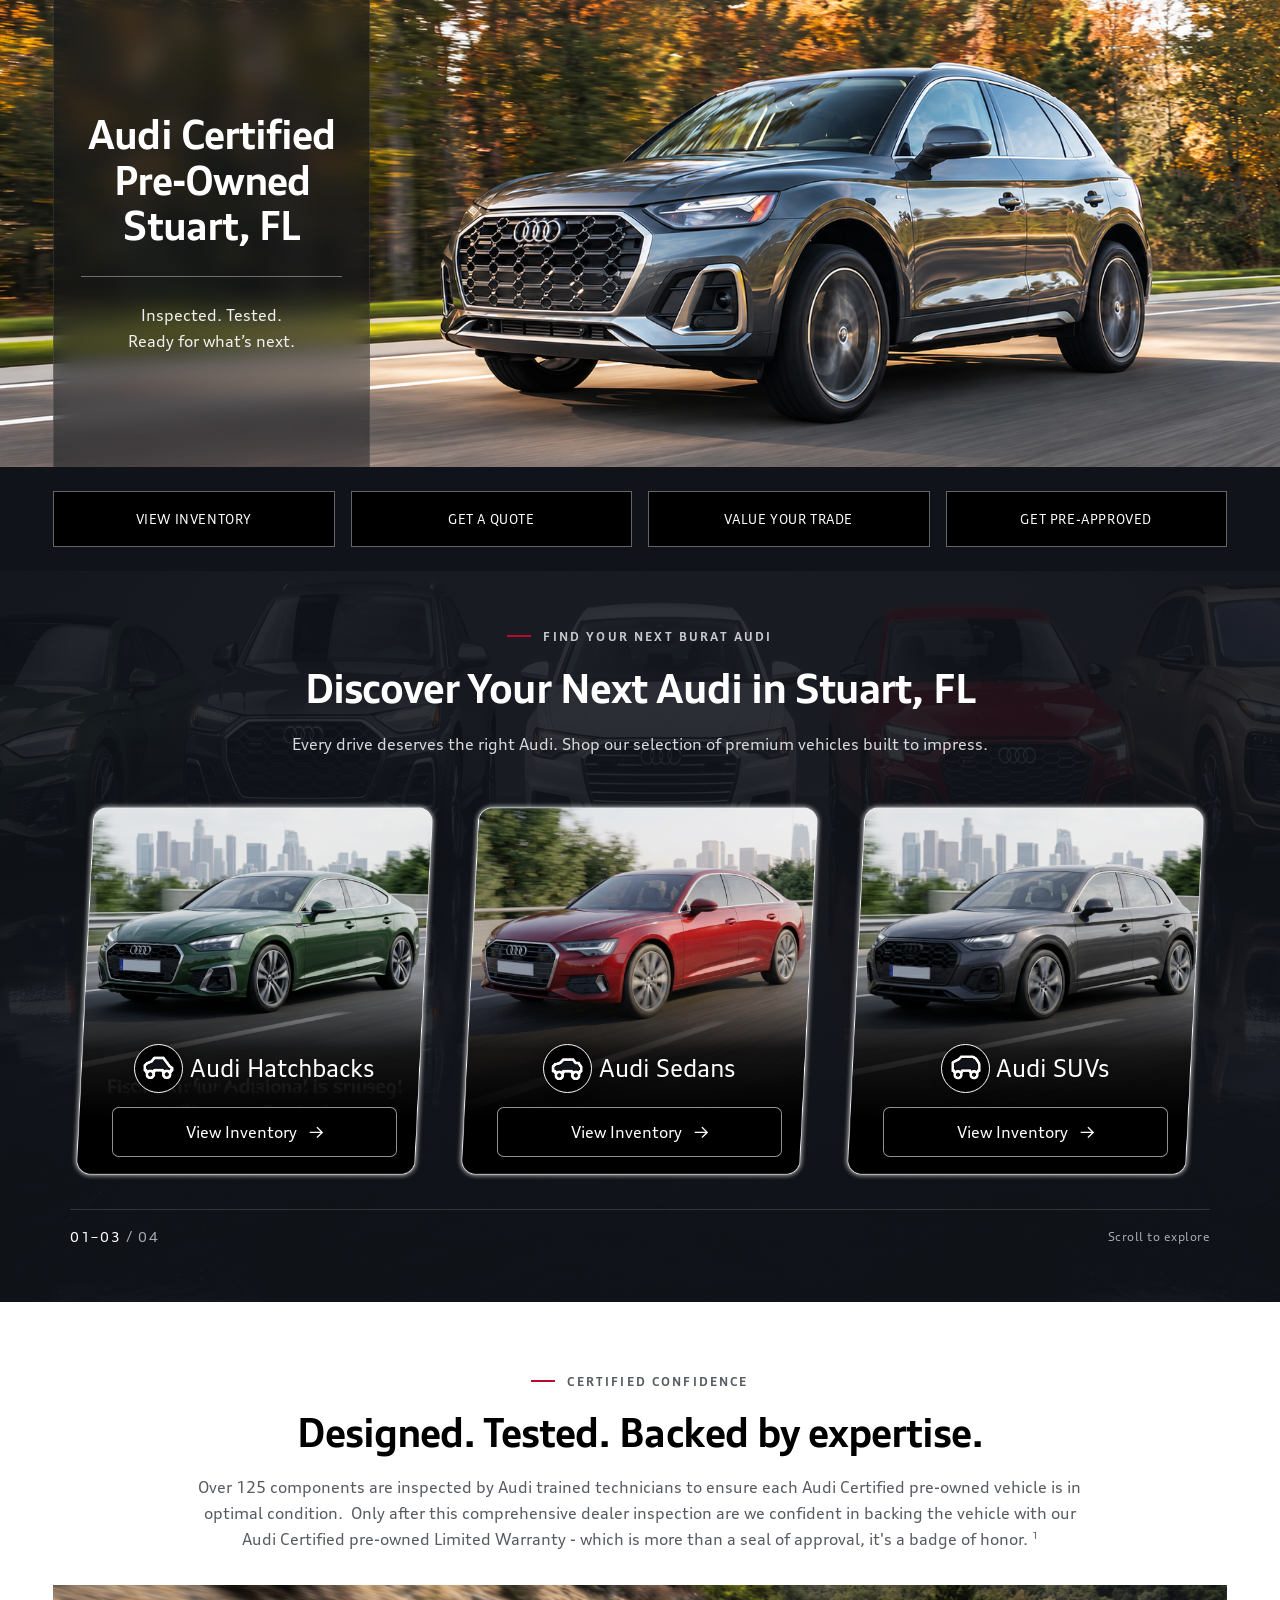
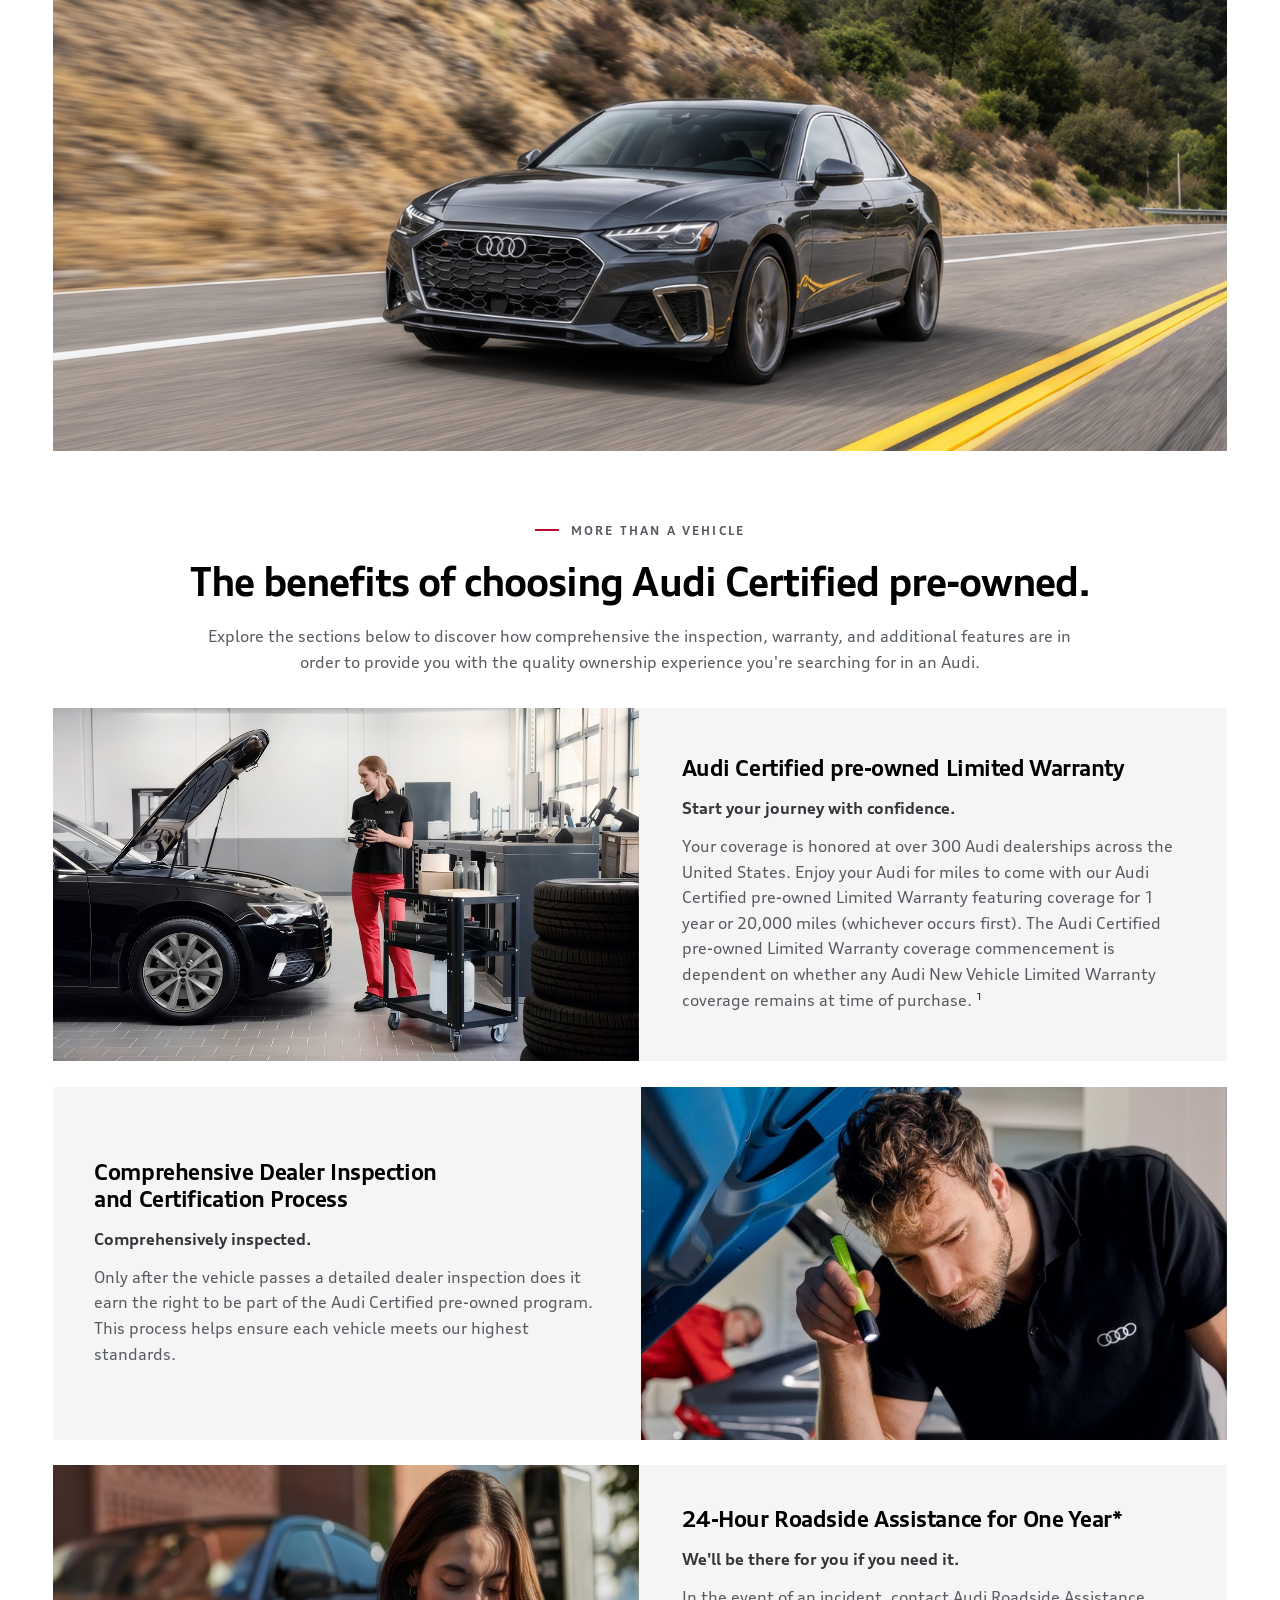
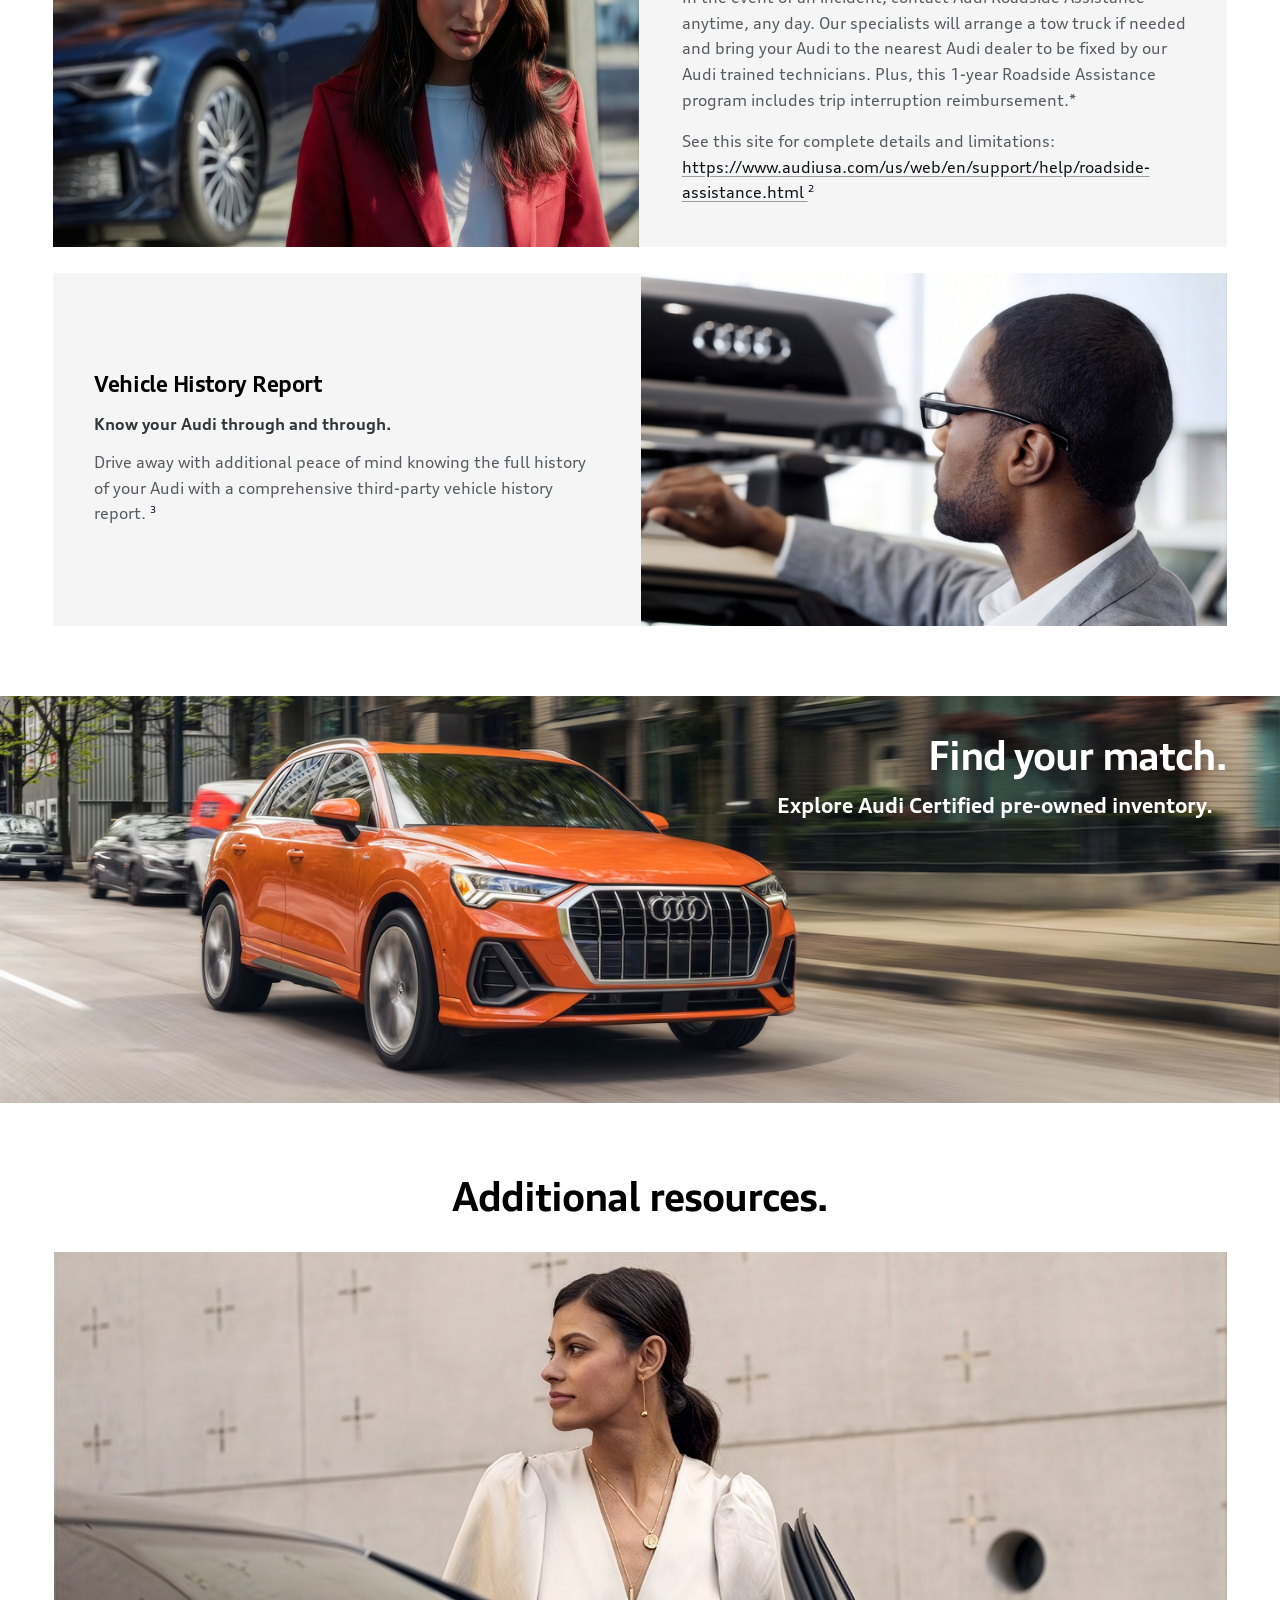
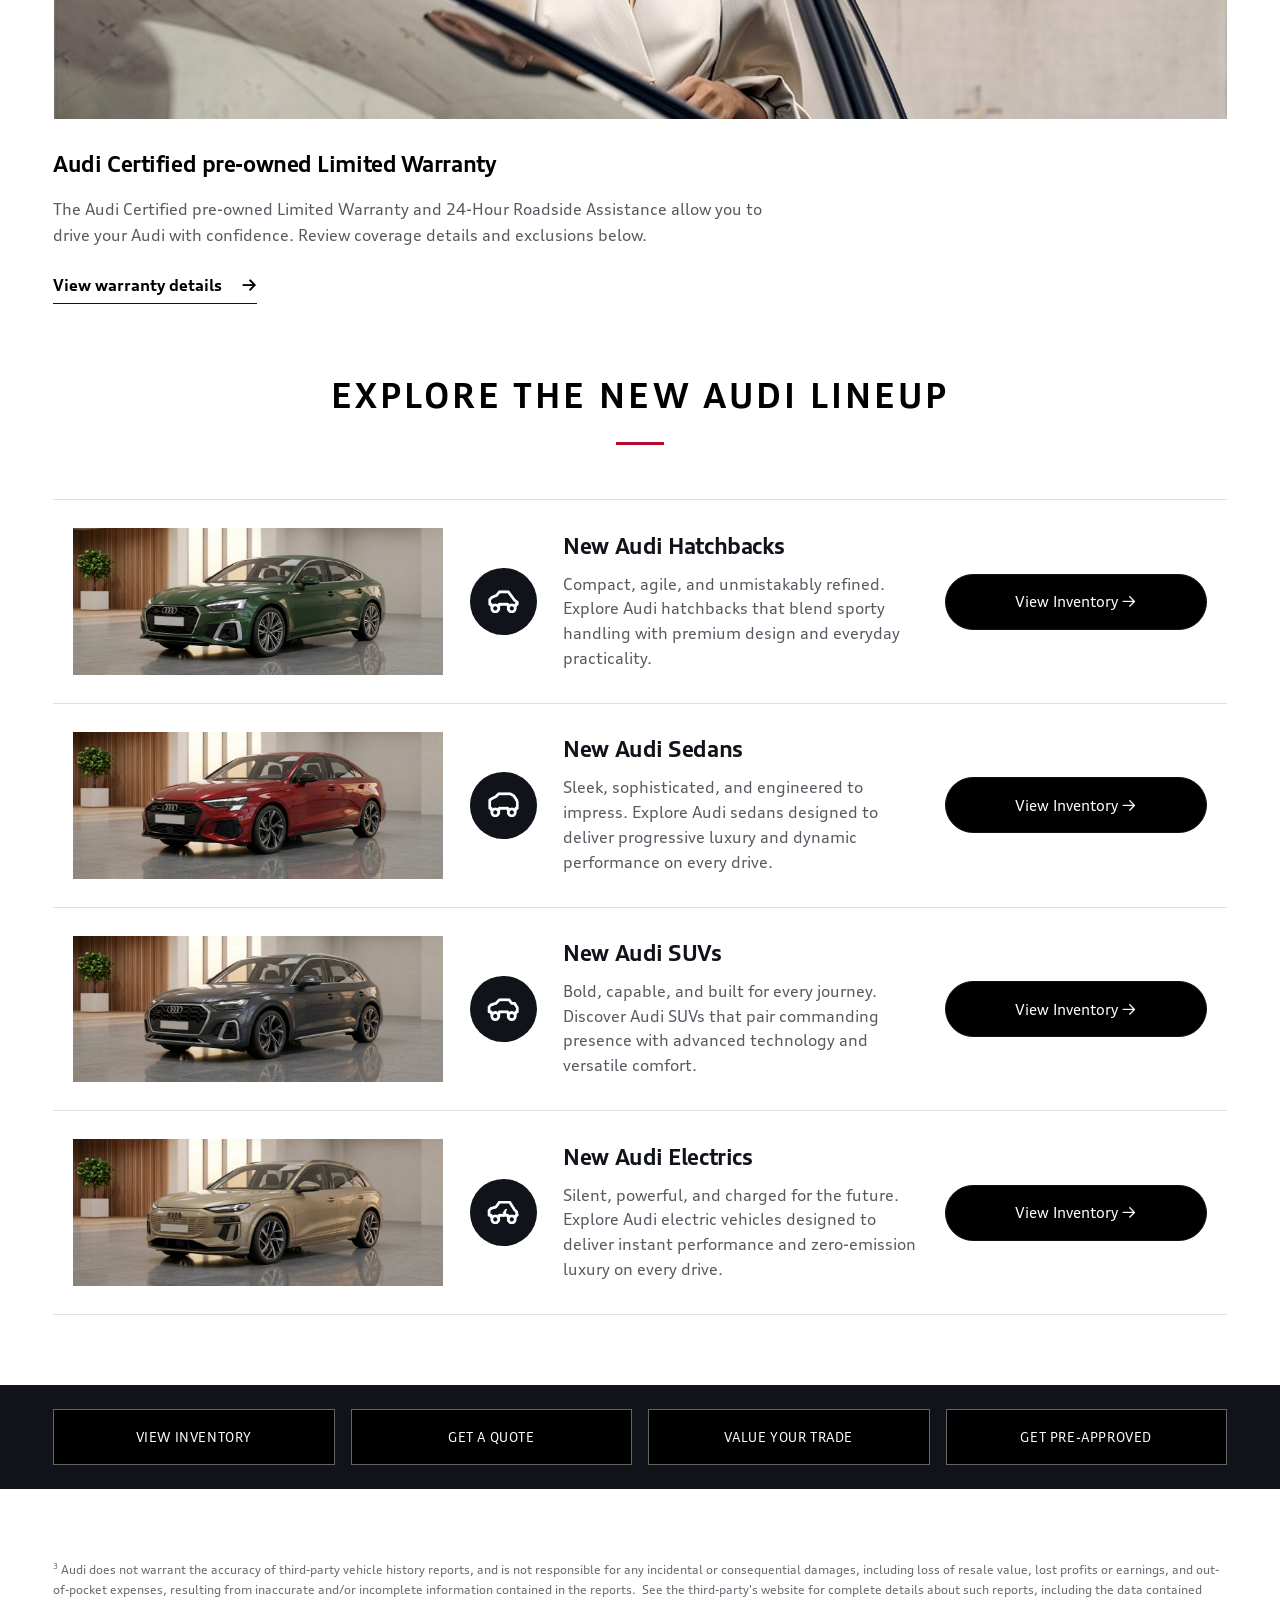
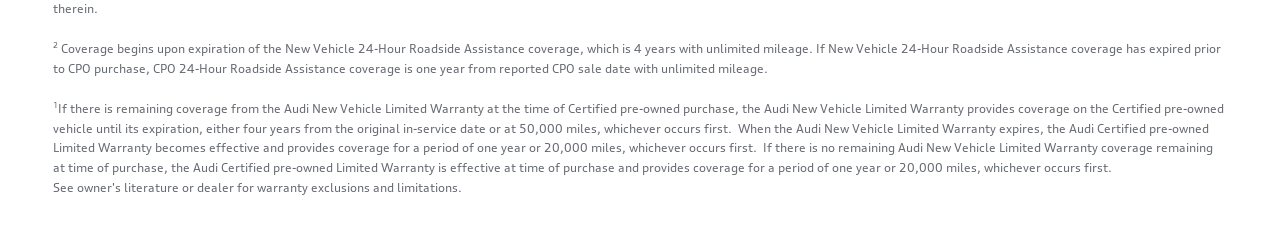
==== commit 540eed86: "Update page" ====
--- a/index.html
+++ b/index.html
@@ -76,7 +76,7 @@
           <div class="discovery-shade"></div>
           <div class="discovery-content">
             <header class="section-heading">
-              <span class="eyebrow">Find your next Audi</span>
+              <span class="eyebrow">Find your next  Burat Audi</span>
               <h2 id="discover-title">Discover Your Next Audi in Stuart, FL</h2>
               <p>
                 Every drive deserves the right Audi. Shop our selection of
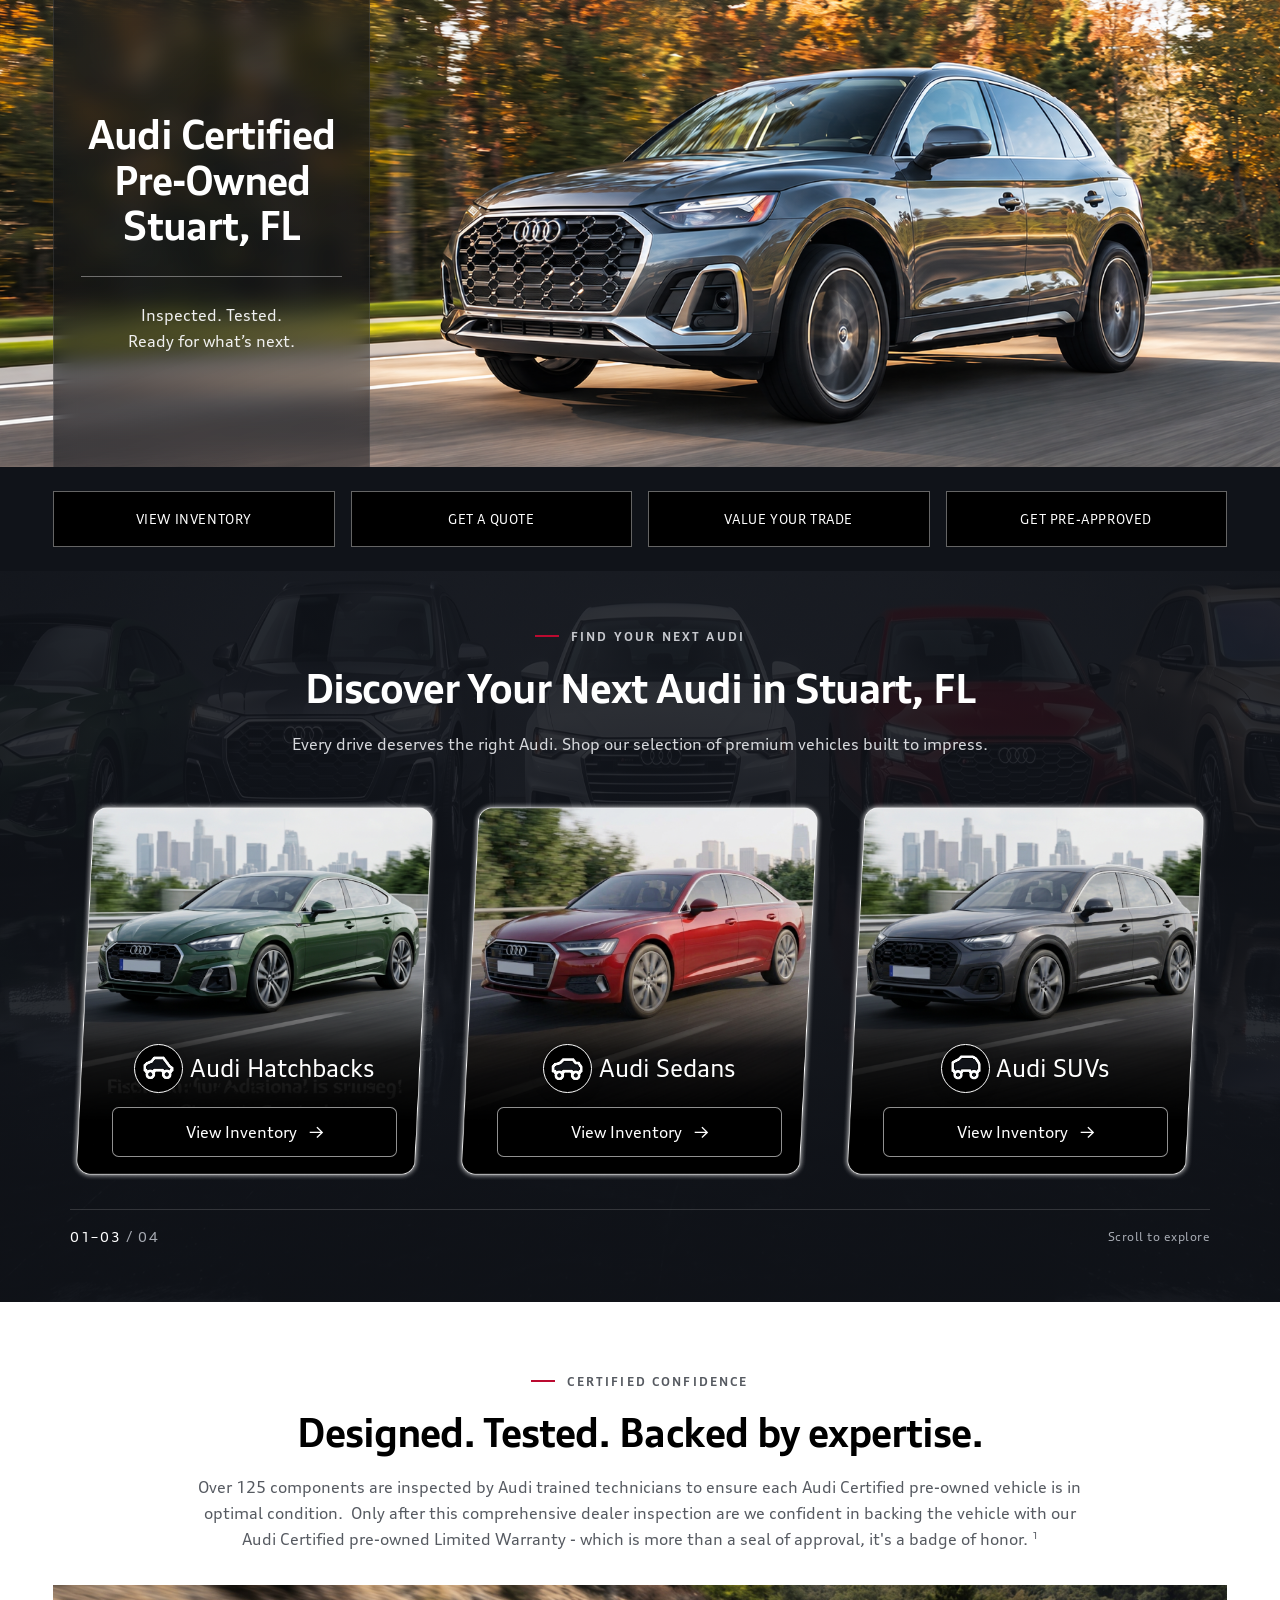
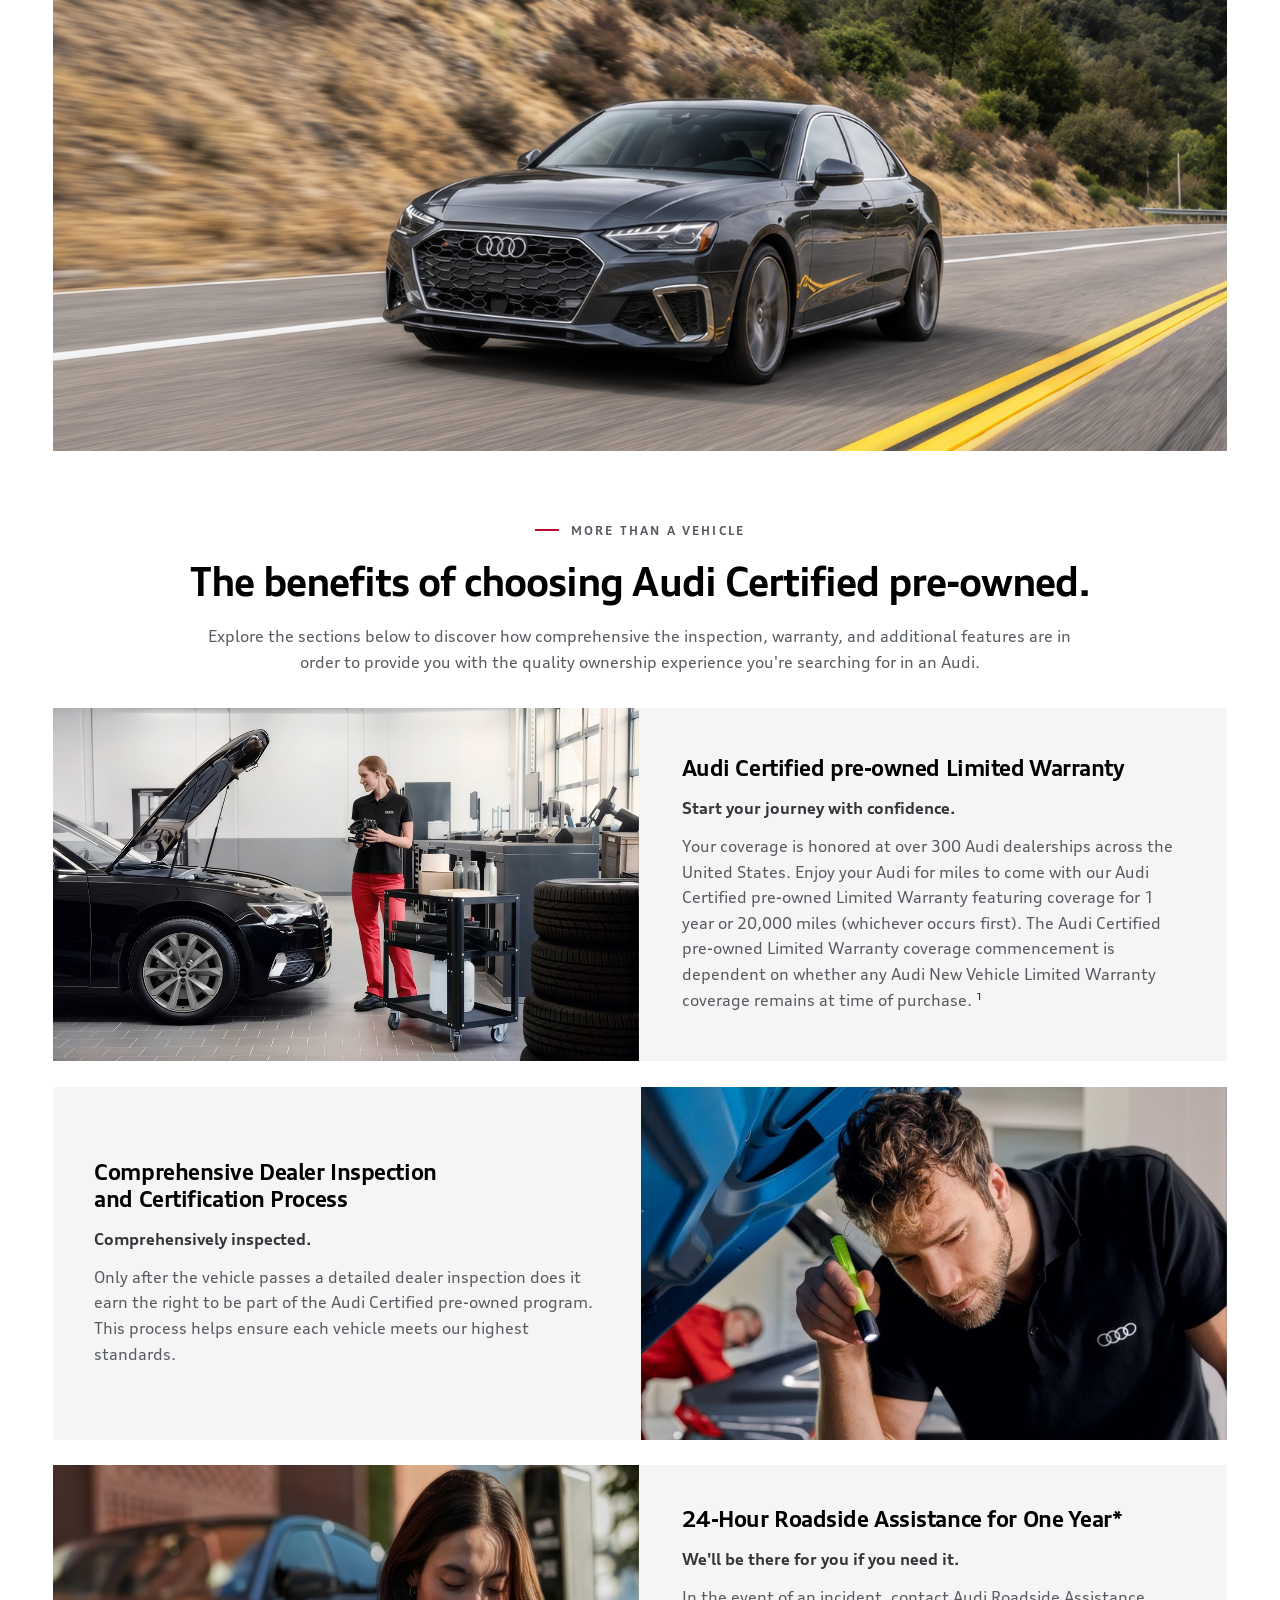
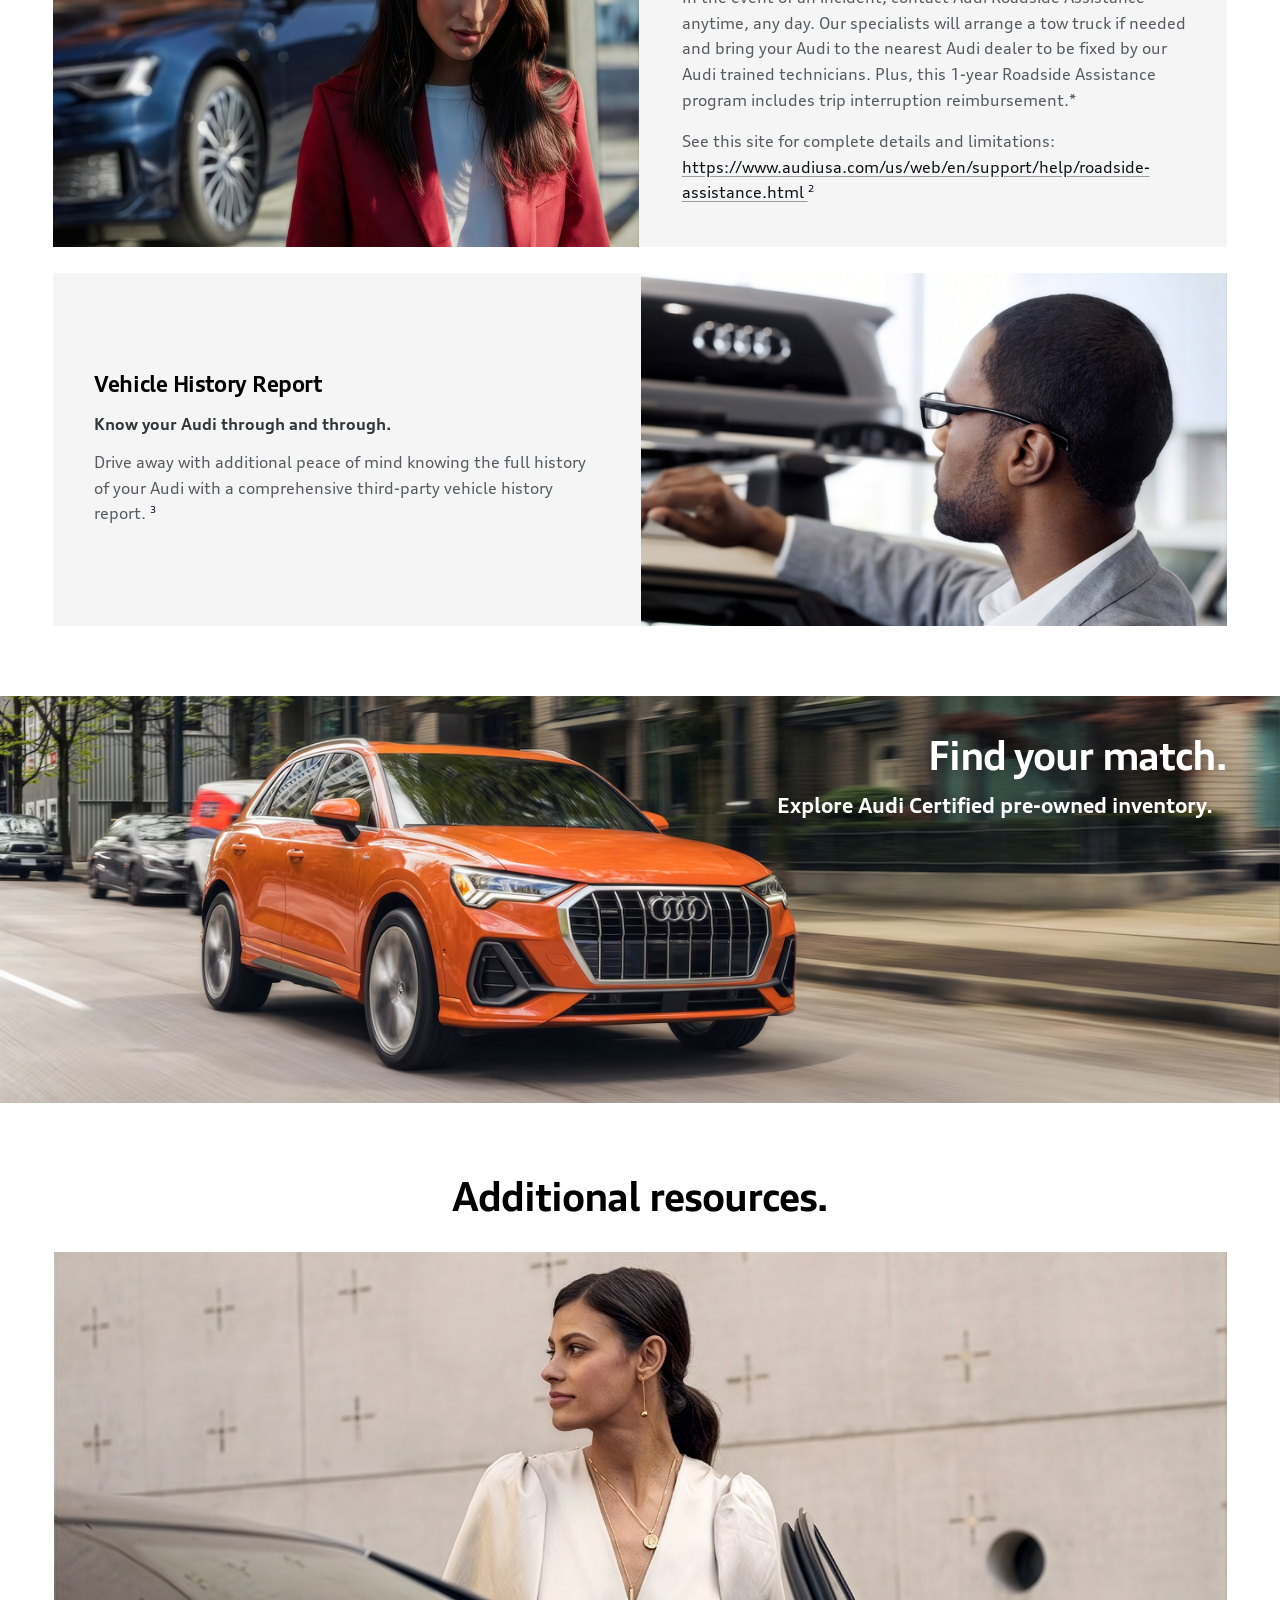
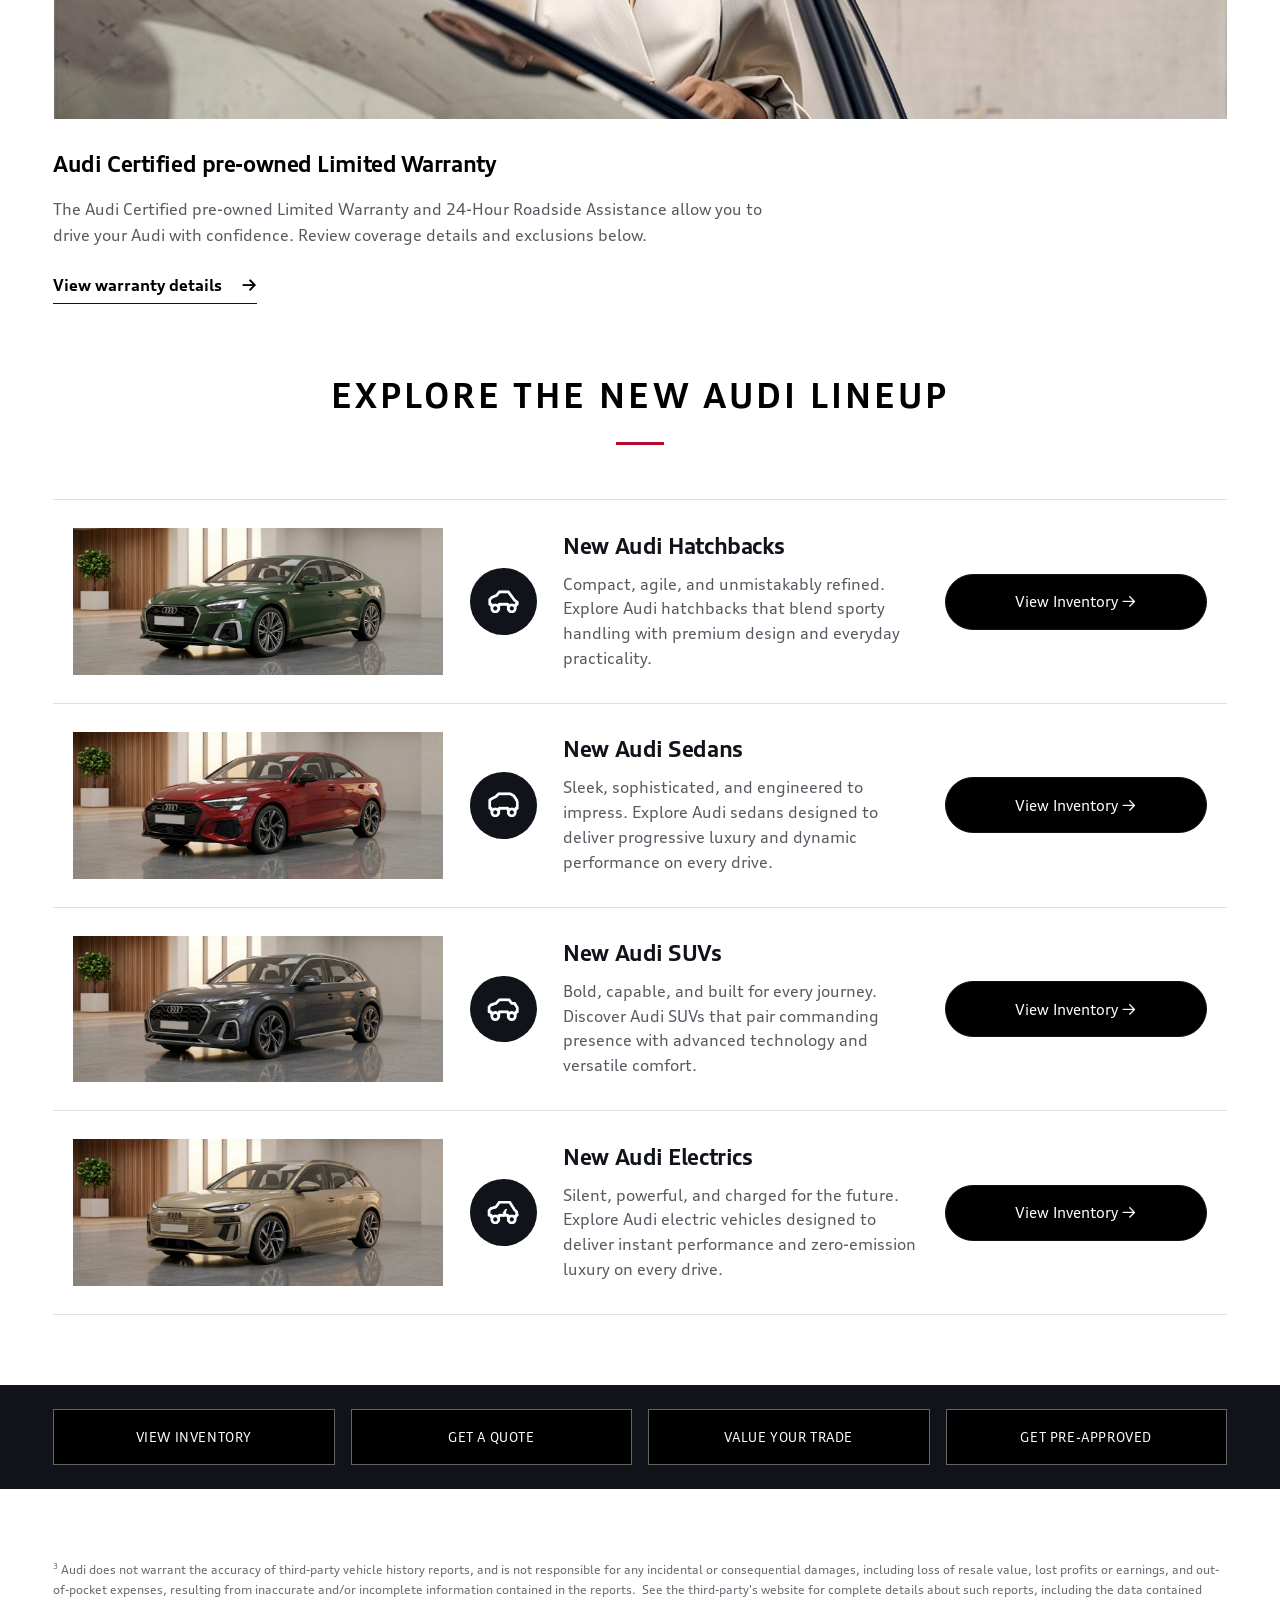
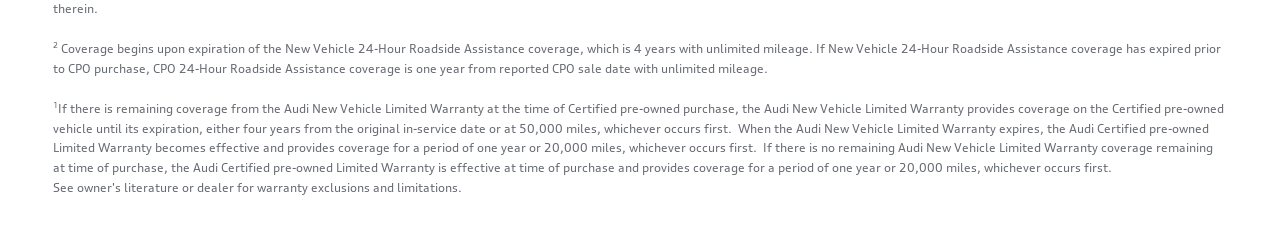
==== commit f7405d57: "Update page" ====
--- a/index.html
+++ b/index.html
@@ -76,7 +76,7 @@
           <div class="discovery-shade"></div>
           <div class="discovery-content">
             <header class="section-heading">
-              <span class="eyebrow">Find your next  Burat Audi</span>
+              <span class="eyebrow">Find your next Audi</span>
               <h2 id="discover-title">Discover Your Next Audi in Stuart, FL</h2>
               <p>
                 Every drive deserves the right Audi. Shop our selection of
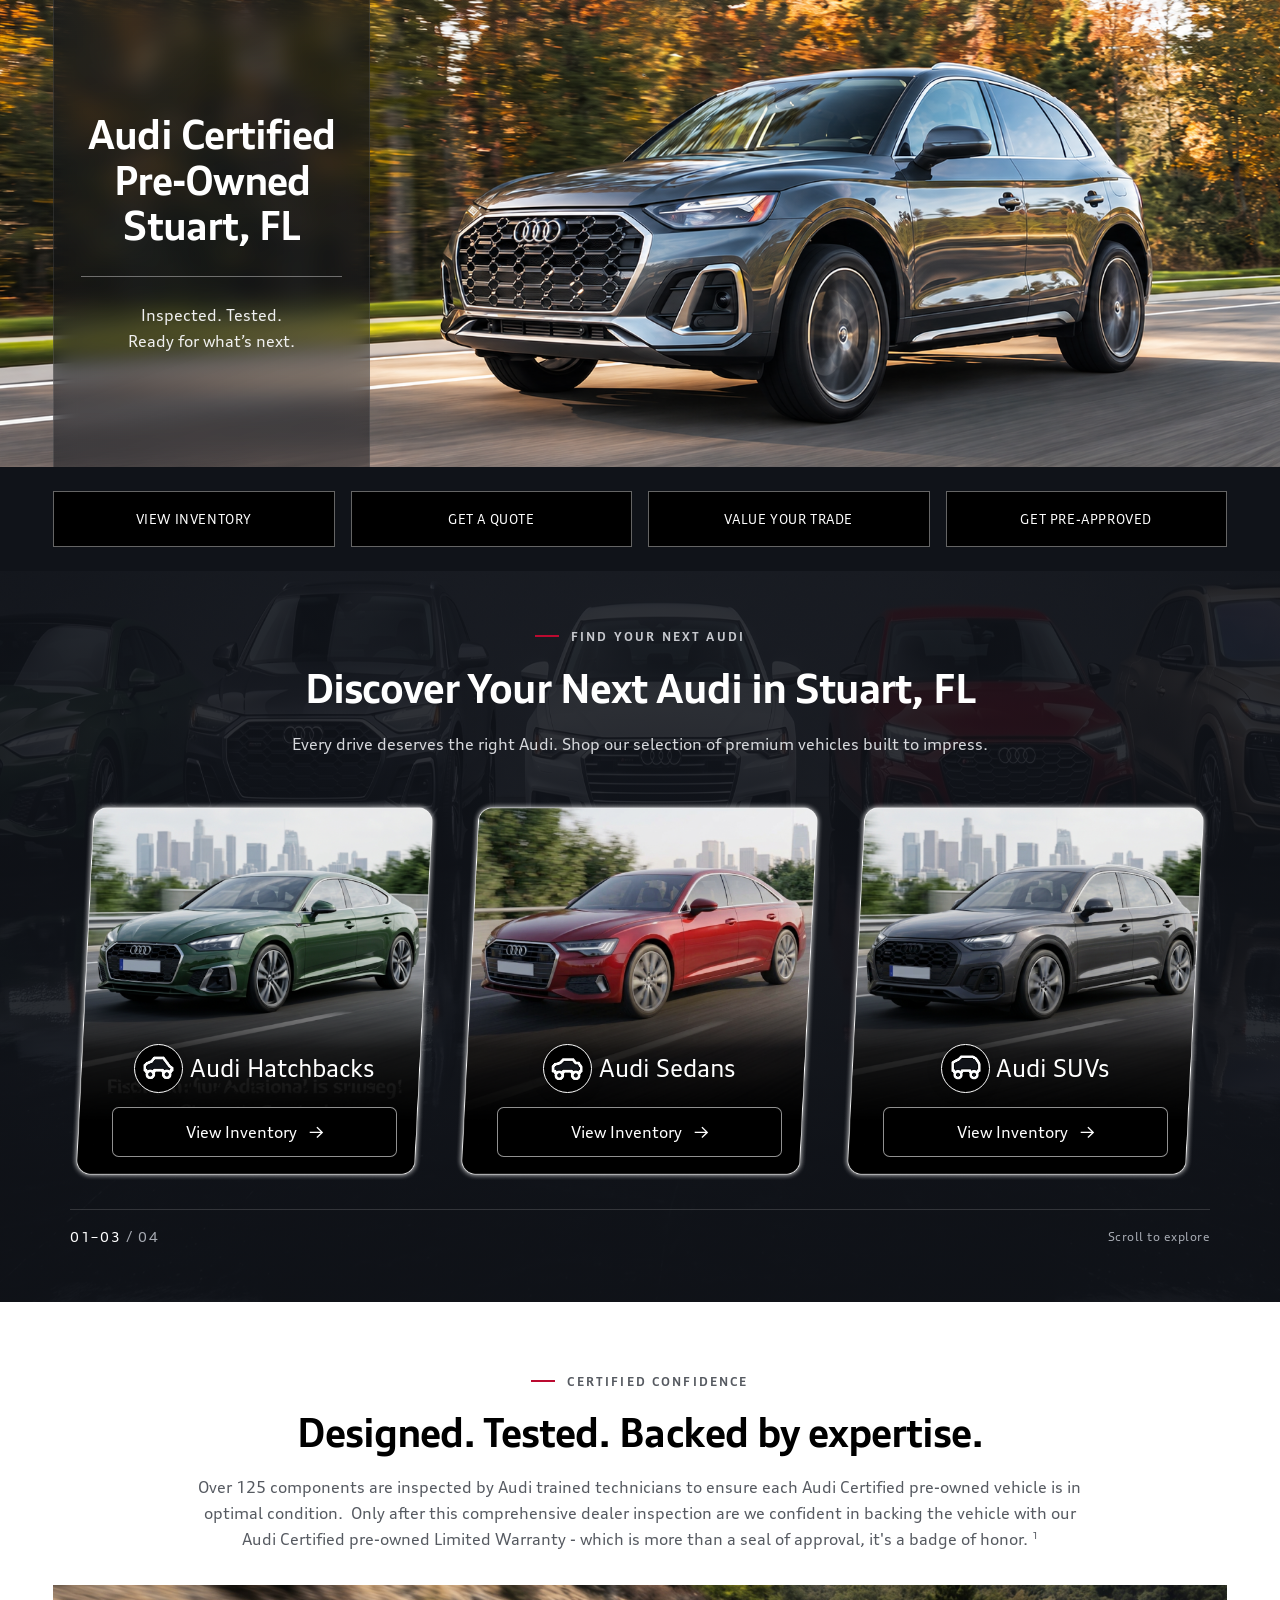
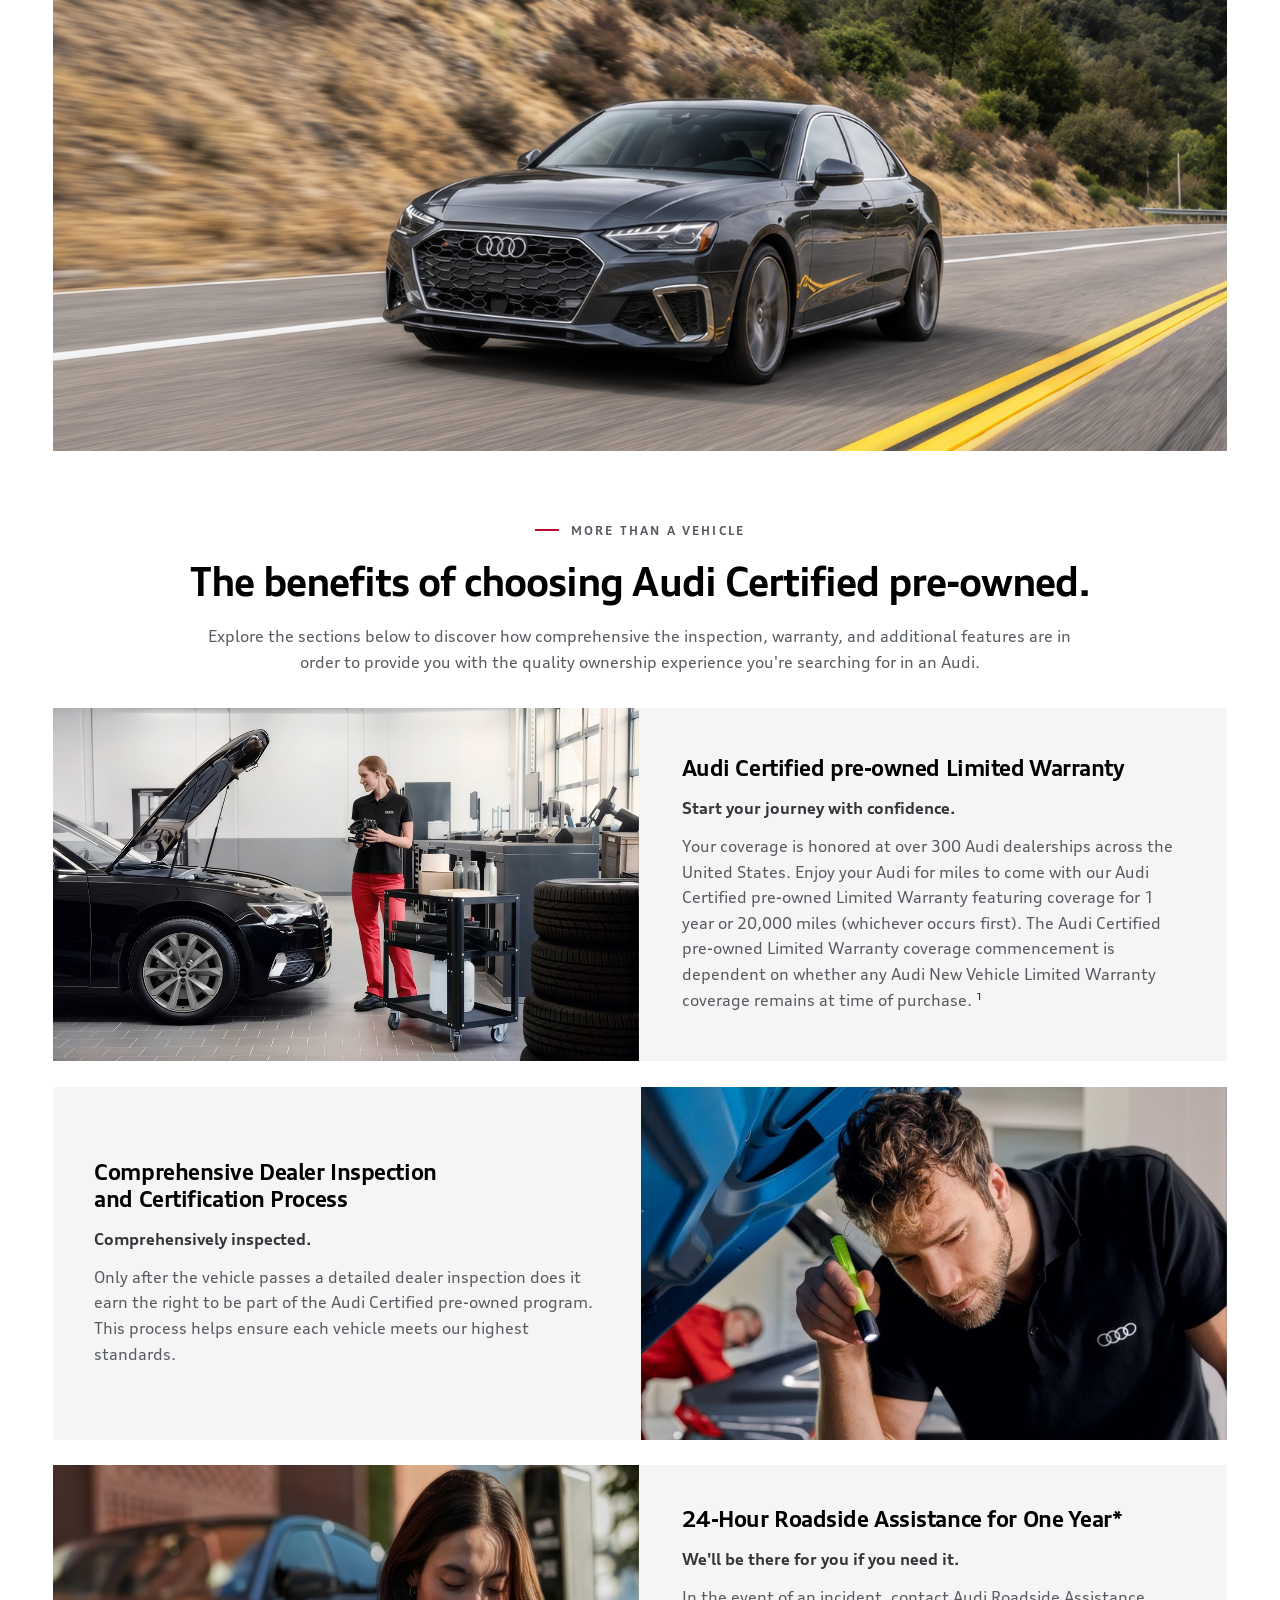
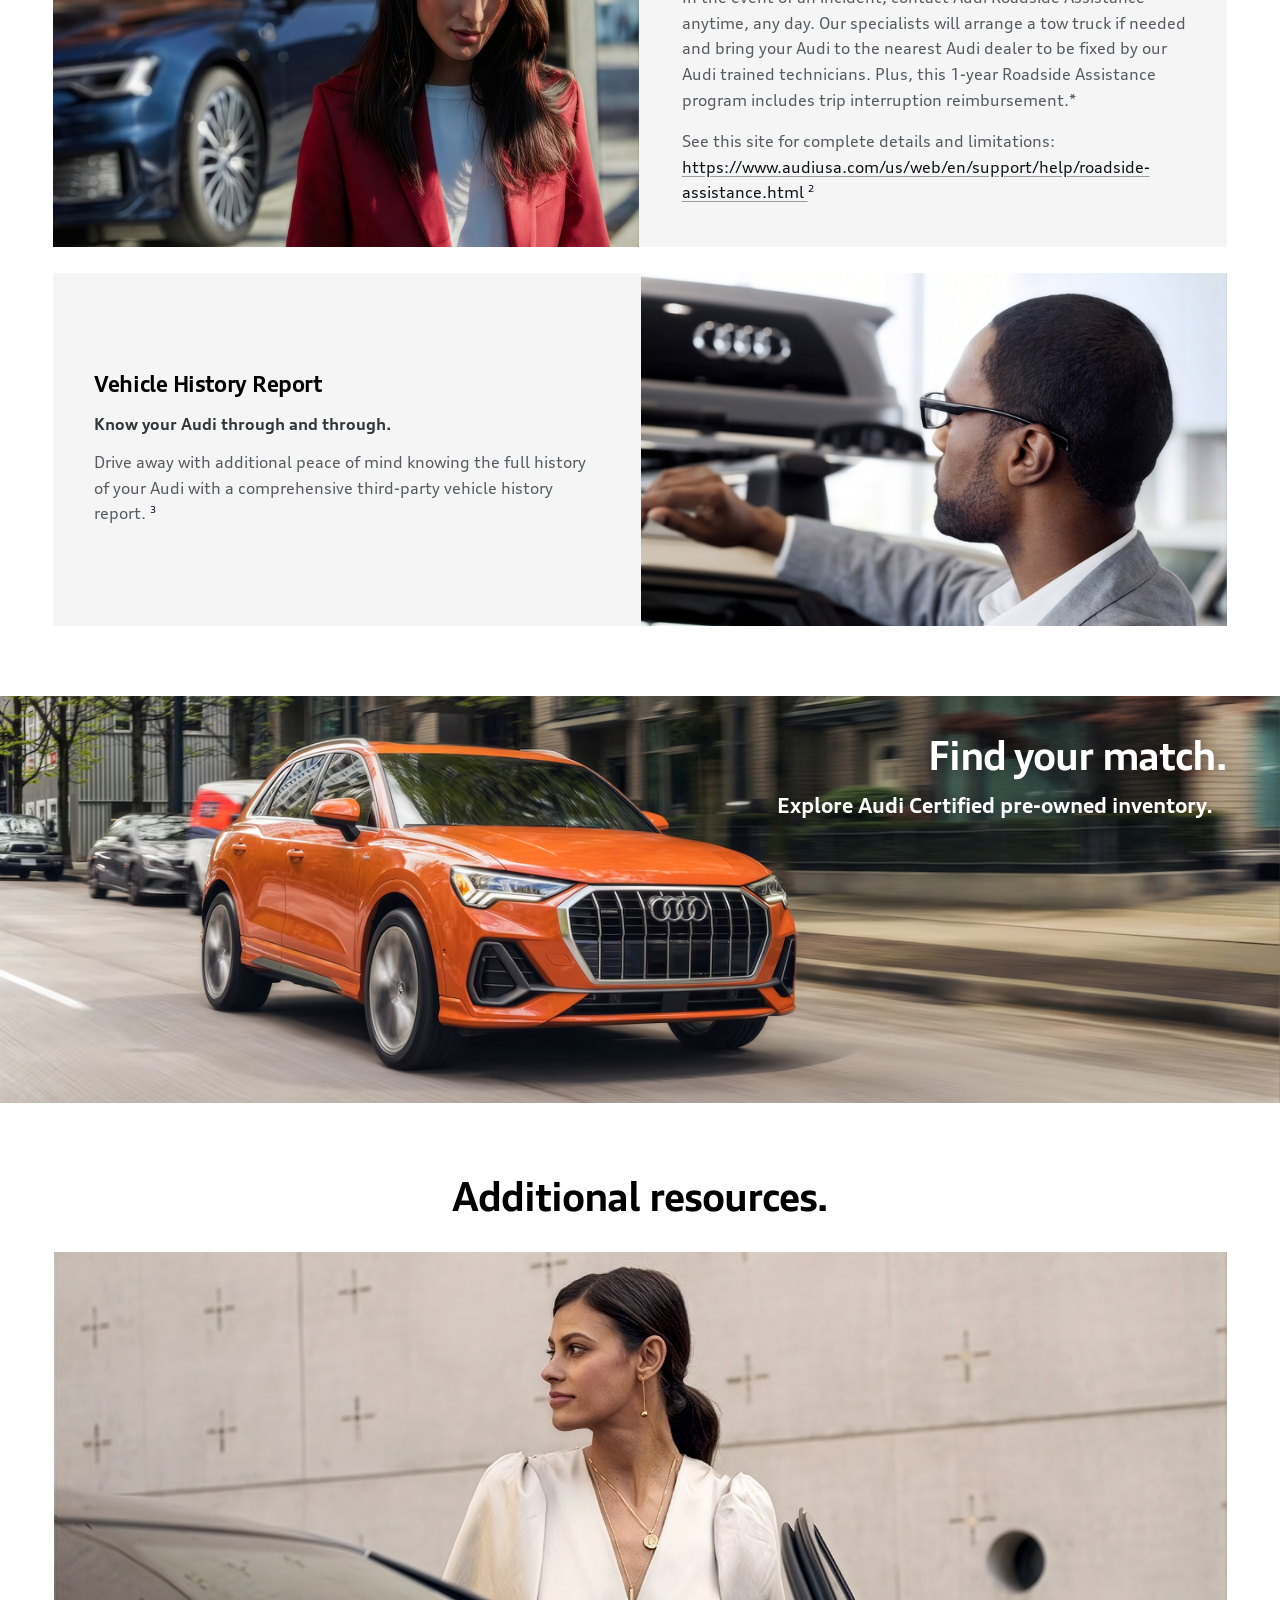
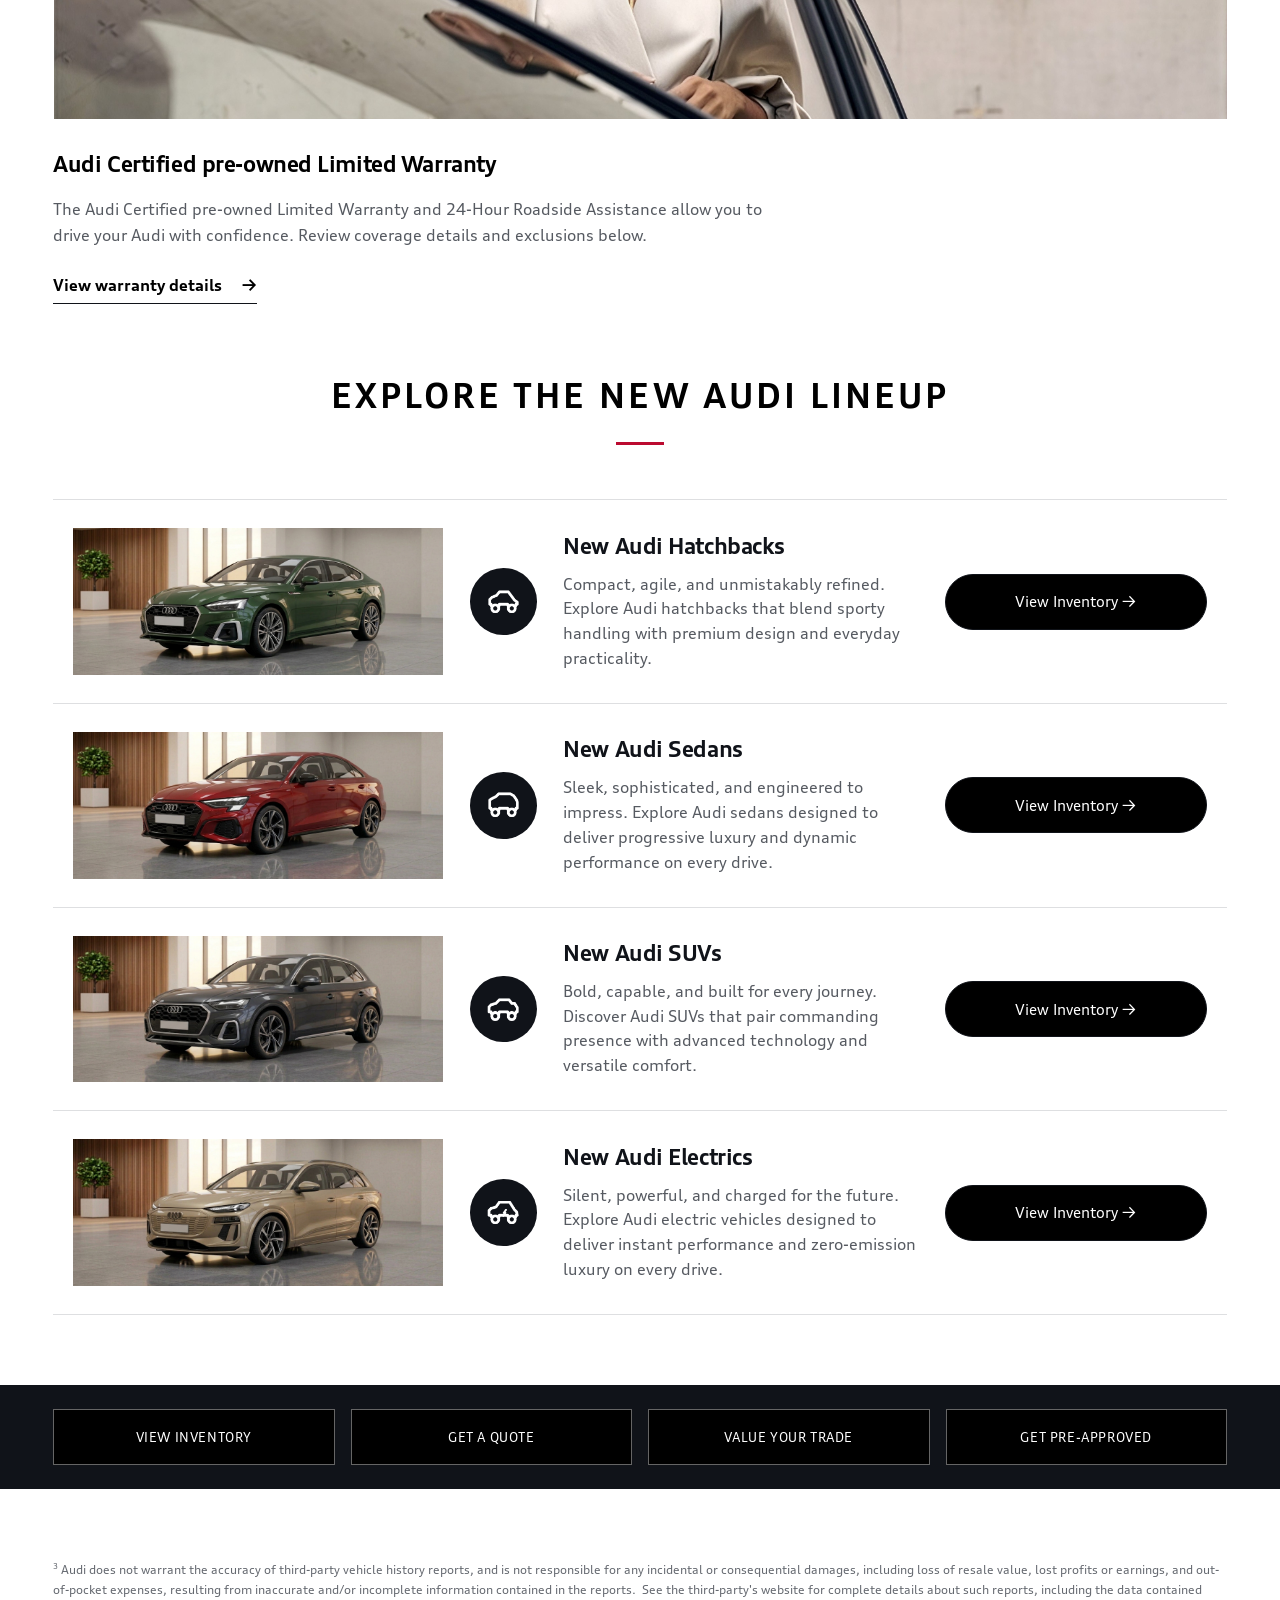
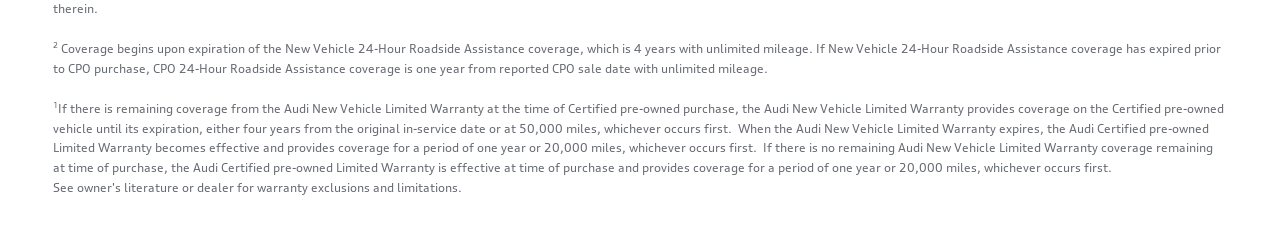
==== commit 2521bf06: "Update page" ====
--- a/index.html
+++ b/index.html
@@ -26,11 +26,12 @@
           <div class="hero-panel">
             <div class="hero-copy">
               <h1 id="hero-title">
-                Audi Certified
-                <br />
-                Pre-Owned
-                <br />
-                Stuart, FL
+                <span class="hero-title-main">
+                  Audi Certified
+                  <br class="desktop-title-break" />
+                  Pre-Owned
+                </span>
+                <span class="hero-title-location">Stuart, FL</span>
               </h1>
               <p>
                 Inspected. Tested.
@@ -239,7 +240,13 @@
               />
             </div>
             <div class="benefit-copy">
-              <h3>Audi Certified pre-owned Limited Warranty</h3>
+              <h3 class="mobile-wrap-title">
+                <span class="mobile-heading-line">
+                  Audi Certified
+                  <span class="keep-together">pre-owned</span>
+                </span>
+                Limited Warranty
+              </h3>
               <h4>Start your journey with confidence.</h4>
               <p>
                 Your coverage is honored at over 300 Audi dealerships across the
@@ -262,7 +269,10 @@
               />
             </div>
             <div class="benefit-copy">
-              <h3>Comprehensive Dealer Inspection and Certification Process</h3>
+              <h3 class="mobile-wrap-title">
+                <span class="mobile-heading-line">Comprehensive Dealer</span>
+                Inspection and Certification Process
+              </h3>
               <h4>Comprehensively inspected.</h4>
               <p>
                 Only after the vehicle passes a detailed dealer inspection does
@@ -357,7 +367,13 @@
           />
         </div>
         <div class="resource-copy">
-          <h3>Audi Certified pre-owned Limited Warranty</h3>
+          <h3 class="mobile-wrap-title">
+            <span class="mobile-heading-line">
+              Audi Certified
+              <span class="keep-together">pre-owned</span>
+            </span>
+            Limited Warranty
+          </h3>
           <p>
             The Audi Certified pre-owned Limited Warranty and 24-Hour Roadside
             Assistance allow you to drive your Audi with confidence. Review
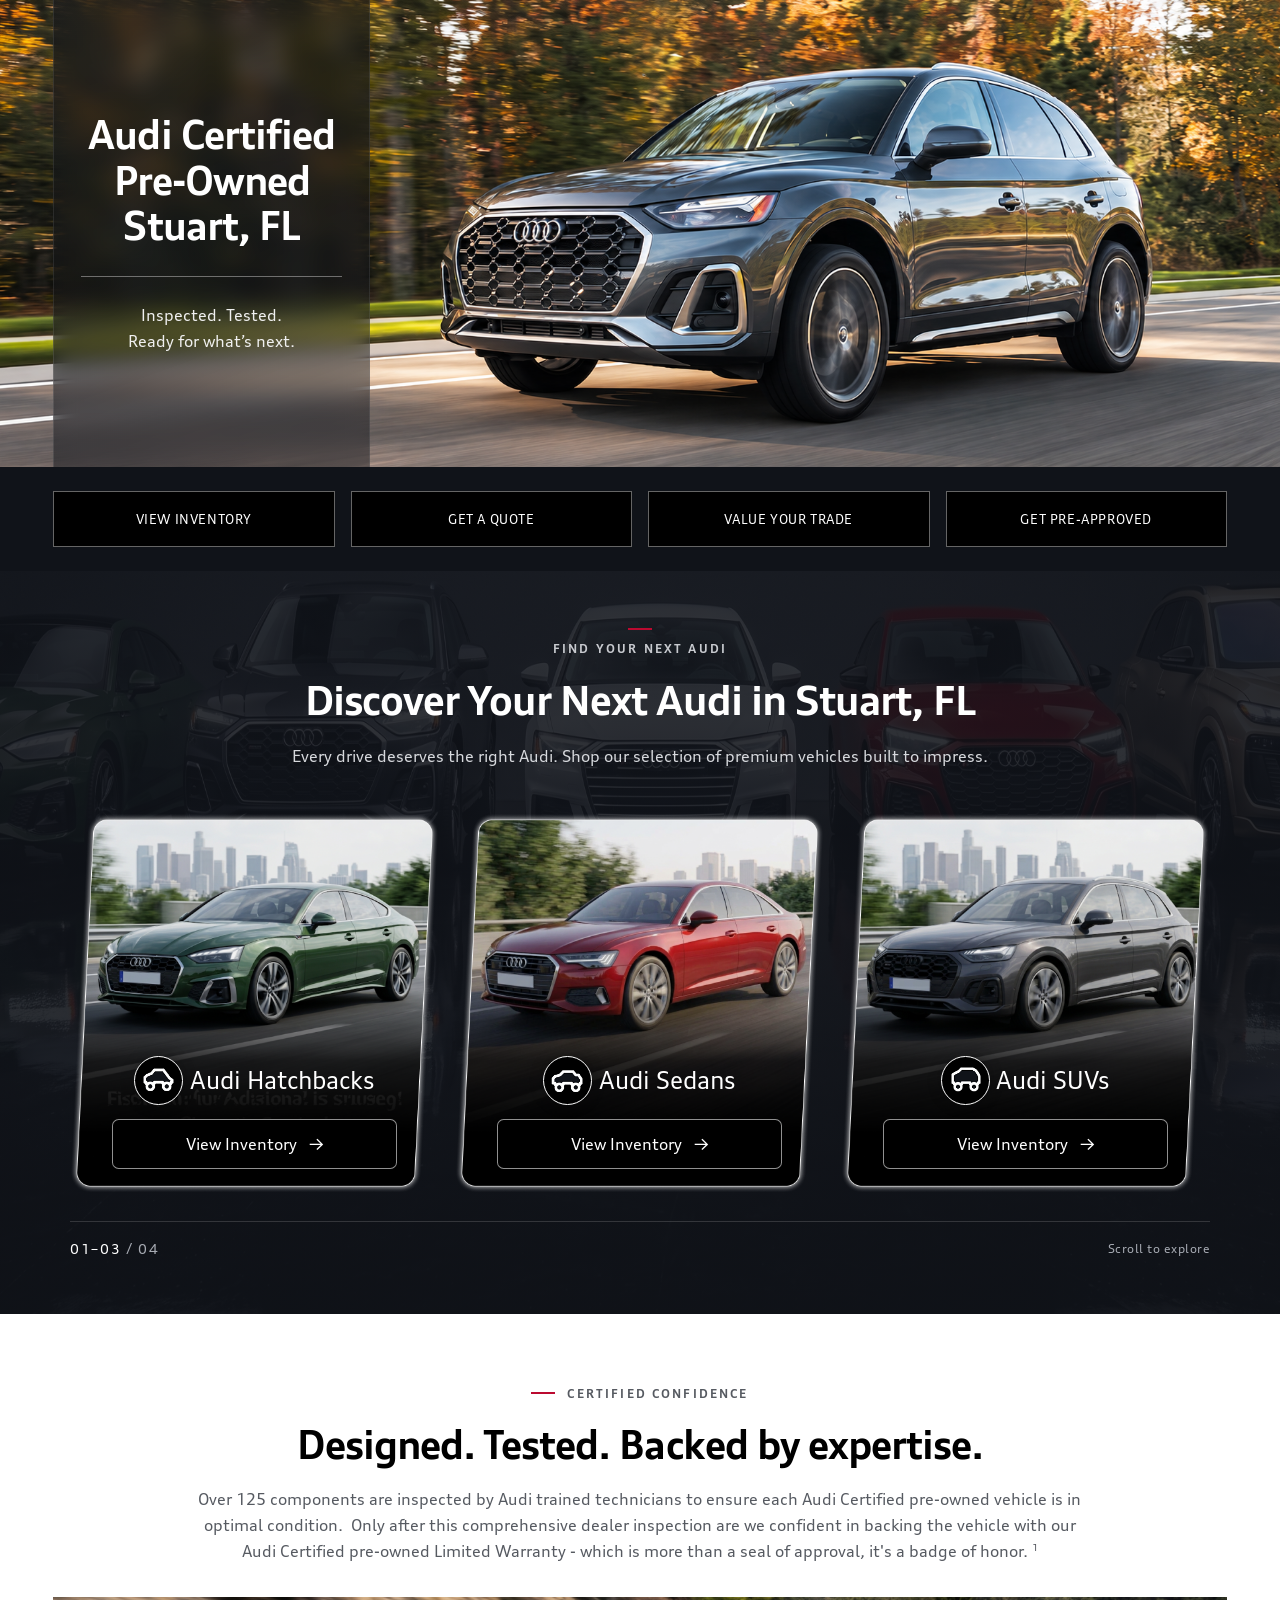
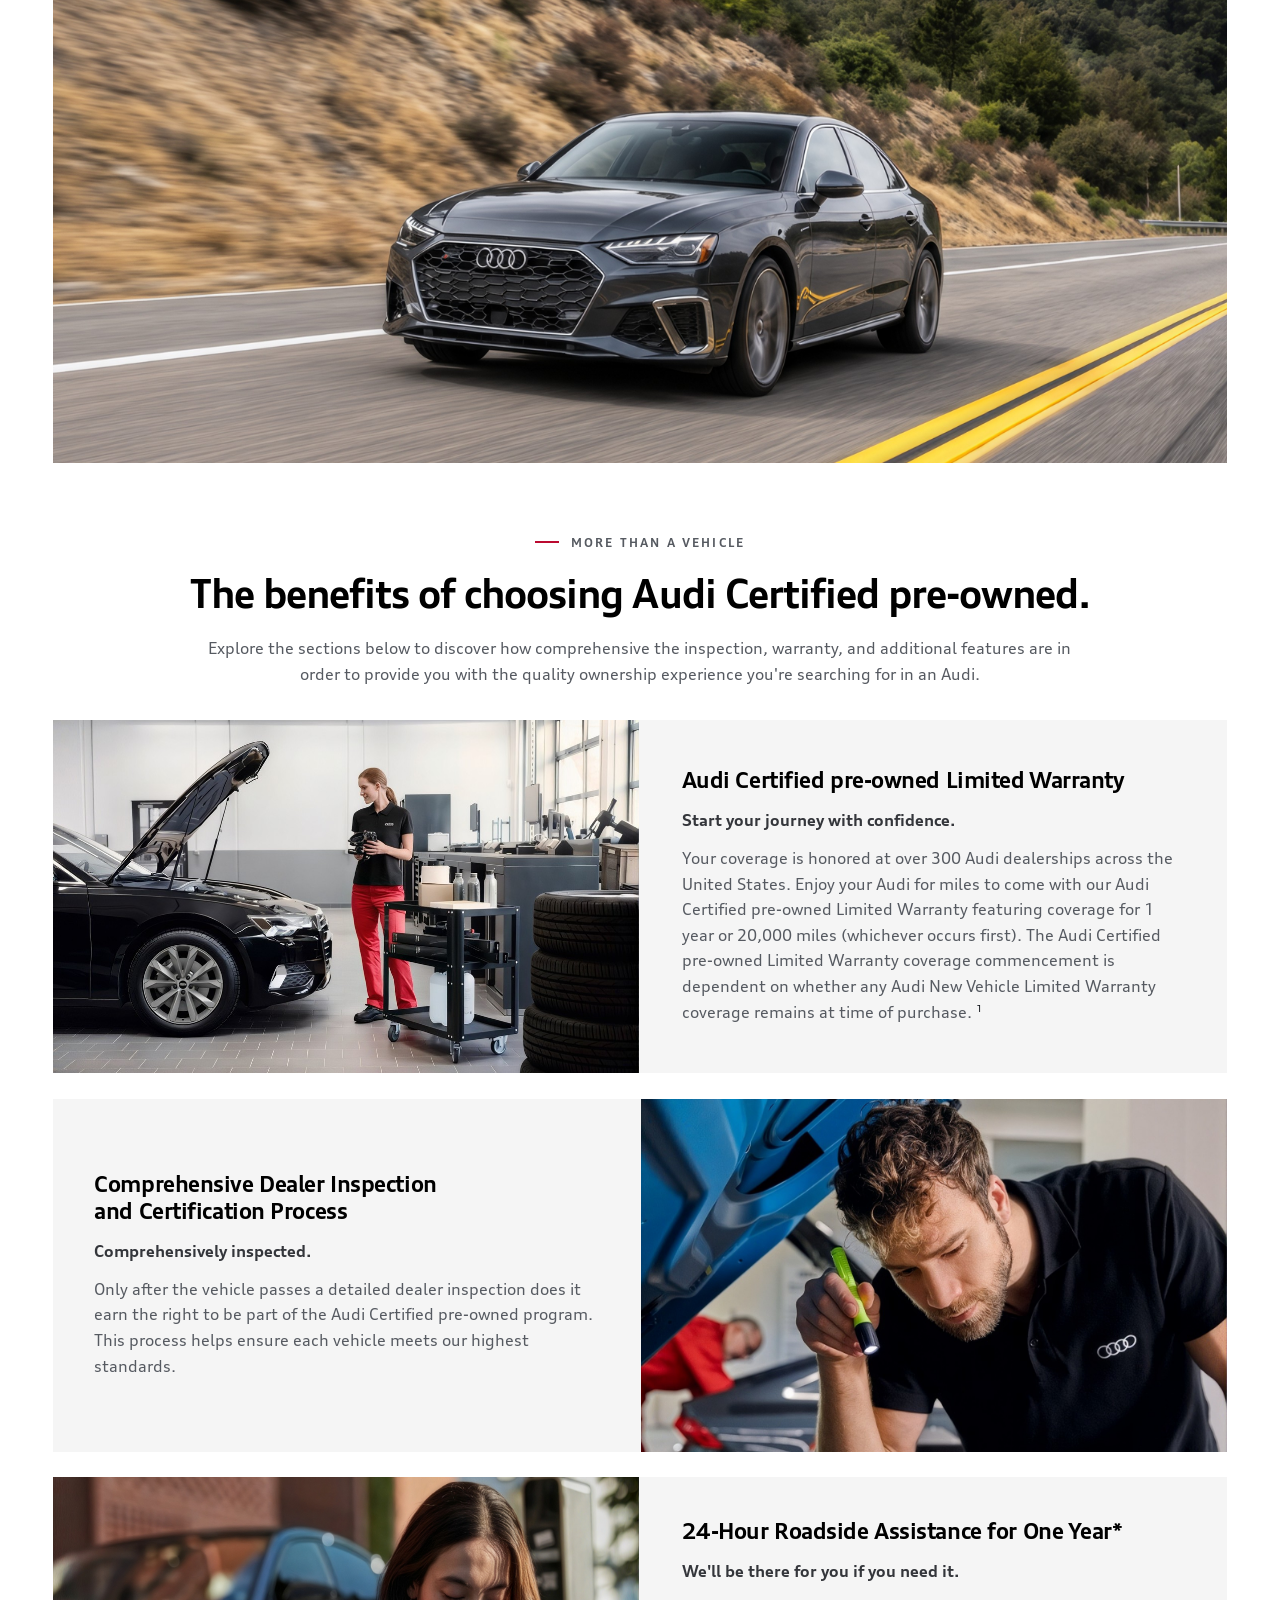
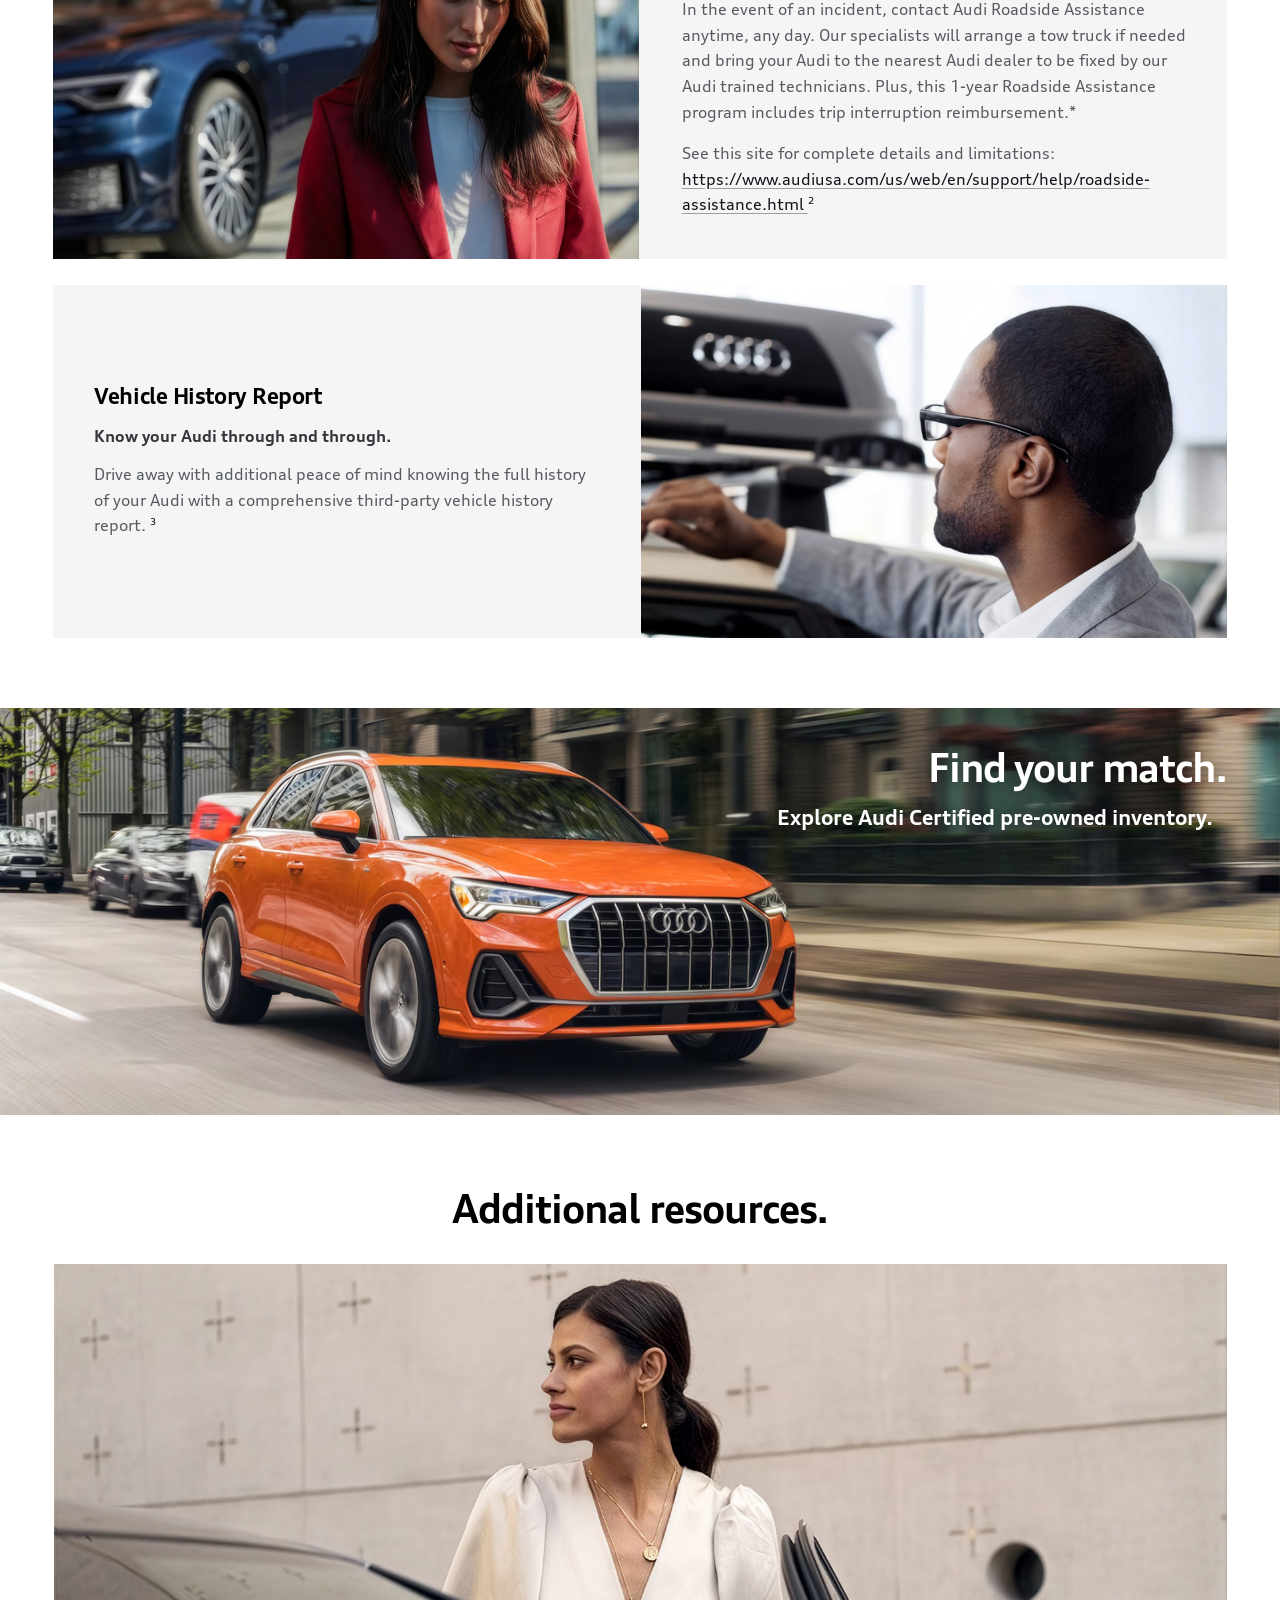
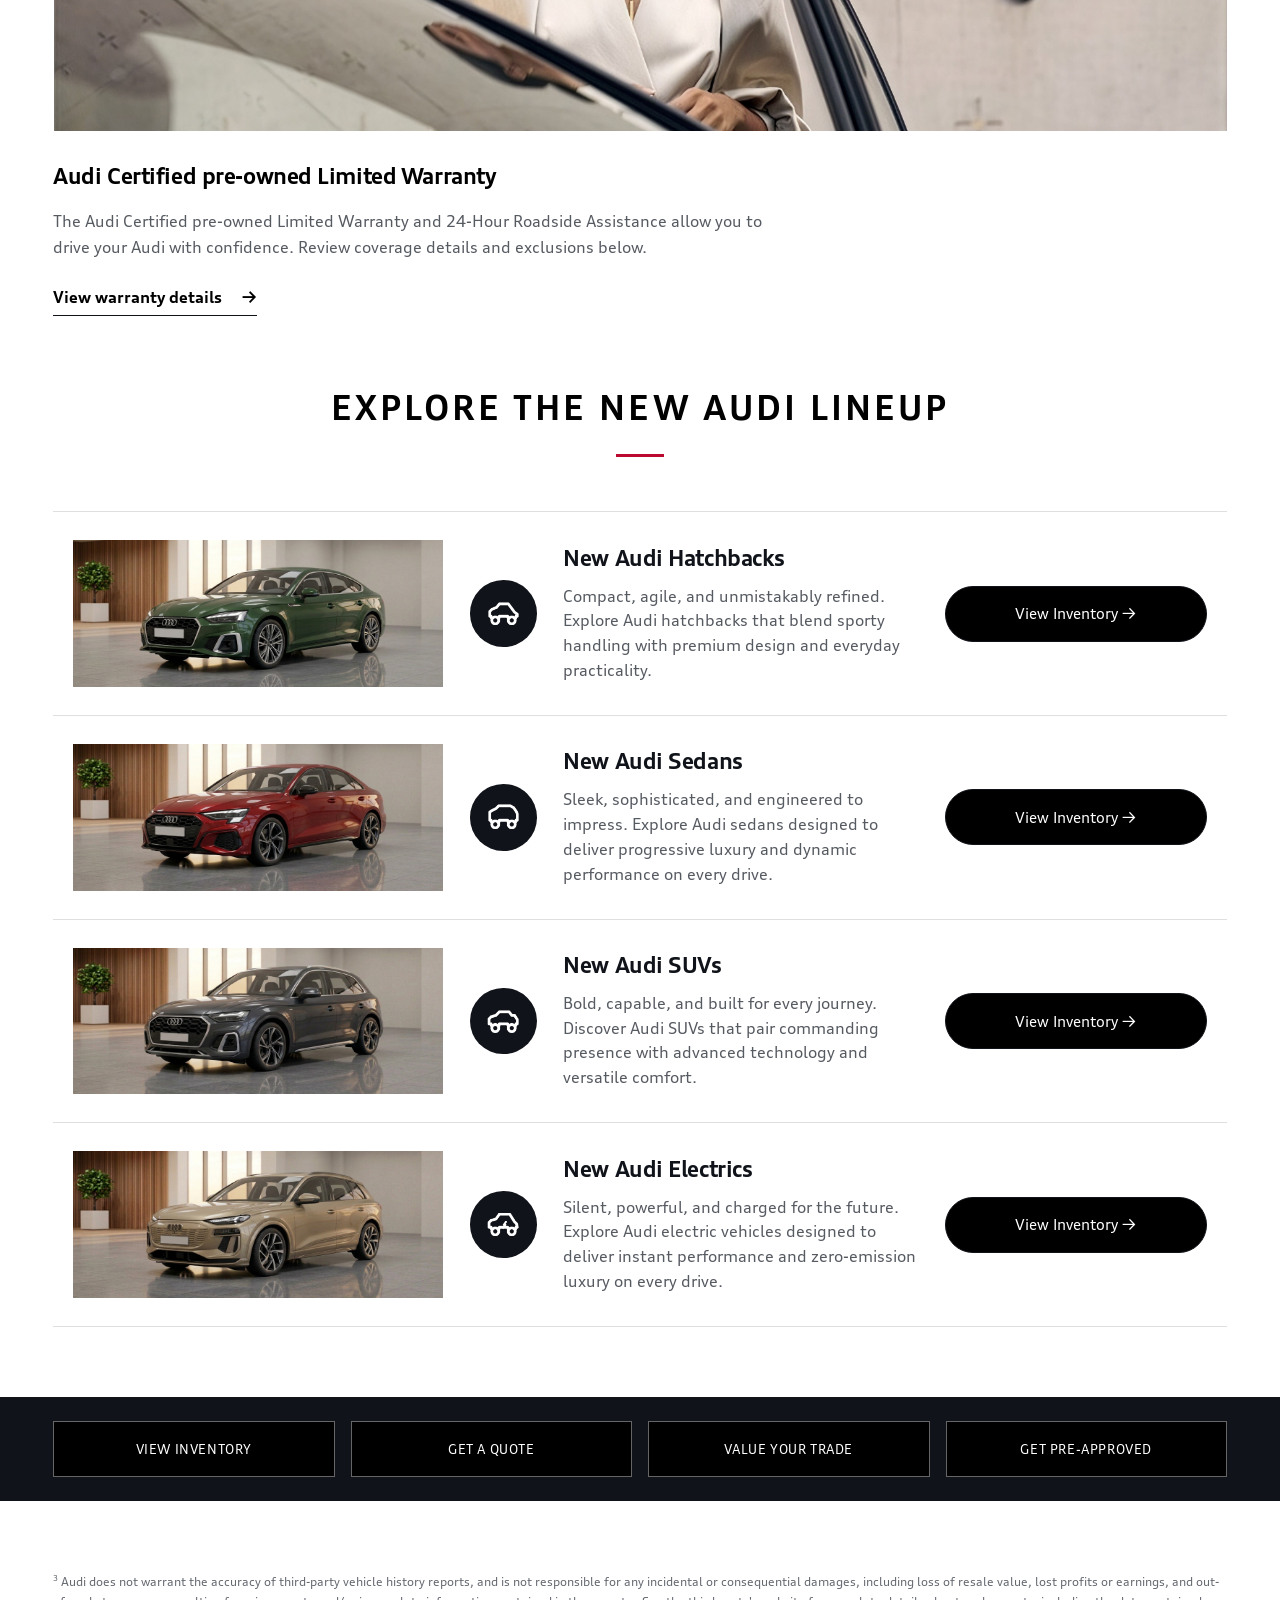
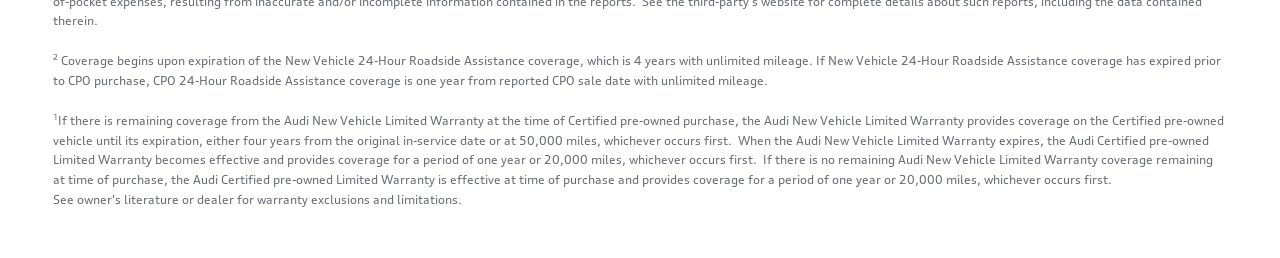
==== commit df300c02: "Update page 5:45pm" ====
--- a/index.html
+++ b/index.html
@@ -304,6 +304,7 @@
               <p>
                 See this site for complete details and limitations:
                 <a
+                  class="roadside-link"
                   href="https://www.audiusa.com/us/web/en/support/help/roadside-assistance.html"
                   target="_blank"
                   rel="noopener noreferrer"
@@ -341,11 +342,13 @@
         aria-label="Find your match. Explore Audi Certified pre-owned inventory."
         data-node-id="3:54"
       >
-        <img
-          src="assets/Section3.png"
-          alt="Orange Audi SUV on a tree-lined street"
-          loading="lazy"
-        />
+        <div class="match-image">
+          <img
+            src="assets/Section3.png"
+            alt="Orange Audi SUV on a tree-lined street"
+            loading="lazy"
+          />
+        </div>
         <div class="match-copy">
           <h2>Find your match.</h2>
           <p>Explore Audi Certified pre-owned inventory.</p>
--- a/styles.css
+++ b/styles.css
@@ -432,7 +432,12 @@
   justify-content: flex-end;
   padding: 3.3125rem 5rem;
 }
-.match-banner > img {
+.match-image {
+  position: absolute;
+  inset: 0;
+  overflow: hidden;
+}
+.match-image img {
   position: absolute;
   width: 100%;
   height: 133.33%;
@@ -736,7 +741,7 @@
   .match-copy h2 {
     font-size: 32px;
   }
-  .match-banner > img {
+  .match-image img {
     height: 100%;
     top: 0;
     object-fit: cover;
@@ -864,7 +869,7 @@
   .benefit-image {
     width: 100%;
   }
-  .match-banner > img {
+  .match-image img {
     left: -10%;
     top: 25%;
   }
@@ -1042,7 +1047,16 @@
   background: linear-gradient(180deg, #101319dc, #101319e8);
 }
 .discovery .eyebrow {
+  display: flex;
+  flex-direction: column;
+  align-items: center;
+  gap: 10px;
+  text-align: center;
   color: #c8cacf;
+}
+.discovery .eyebrow::before {
+  display: block;
+  margin: 0;
 }
 .discovery .section-heading p {
   color: #d7d9dd;
@@ -1607,7 +1621,18 @@
 }
 
 /* Phone photos use their natural proportions instead of desktop image crops. */
-@media (max-width: 600px) {
+.hero-title-main,
+.hero-title-location {
+  display: block;
+}
+.keep-together {
+  white-space: nowrap;
+}
+@media (max-width: 767px) {
+  :root {
+    --page-gutter: clamp(16px, 5vw, 24px);
+    --section-gap: 48px;
+  }
   .hero {
     height: auto;
     display: flex;
@@ -1621,30 +1646,102 @@
     width: 100%;
     height: auto;
     max-width: 100%;
-    object-fit: contain;
     animation: none;
     transform: none;
+    aspect-ratio: 16 / 9;
+    object-fit: cover;
+    object-position: 90% center;
   }
   .hero-panel {
     height: auto;
-    padding: 28px 24px;
+    padding: 28px var(--page-gutter) 24px;
     background: var(--ink);
     backdrop-filter: none;
     -webkit-backdrop-filter: none;
   }
   .hero h1 {
-    font-size: clamp(28px, 7.5vw, 34px);
+    font-size: clamp(20px, 6vw, 28px);
+    line-height: 1.3;
+    padding-bottom: 20px;
+  }
+  .hero-title-main {
+    white-space: normal;
+    text-wrap: balance;
+  }
+  .desktop-title-break {
+    display: none;
+  }
+  .hero-title-location {
+    margin-top: 8px;
+  }
+  .hero-copy {
+    width: 100%;
+    gap: 28px;
+  }
+  .benefit-copy .mobile-wrap-title,
+  .resource-copy .mobile-wrap-title {
+    font-size: clamp(18px, 5.5vw, 22px);
+    text-wrap: initial;
+  }
+  .mobile-heading-line {
+    display: block;
+    white-space: normal;
+  }
+  .lineup {
+    gap: 12px;
+  }
+  .lineup > h2 {
+    padding-bottom: 0;
+  }
+  .lineup > h2::after {
+    margin-top: 16px;
+  }
+  .lineup-row {
+    grid-template-columns: 56px minmax(0, 1fr);
+    padding: 18px 0 22px;
+    gap: 14px;
+  }
+  .lineup-image,
+  .lineup .inventory-button {
+    grid-column: 1 / -1;
+  }
+  .lineup-icon {
+    grid-column: 1;
+    grid-row: 2;
+    justify-self: center;
+    align-self: center;
+    width: 56px;
+    height: 56px;
+  }
+  .lineup-icon img {
+    width: 28px;
+    height: 28px;
+  }
+  .lineup-copy {
+    grid-column: 2;
+    grid-row: 2;
+    text-align: left;
+    align-items: stretch;
+    gap: 10px;
+  }
+  .lineup-copy p {
+    max-width: 36ch;
+    text-wrap: pretty;
+  }
+  .bottom-actions + .legal {
+    /* Reduce the shared section gap to 24px before the footnotes. */
+    margin-top: calc(24px - var(--section-gap));
   }
   .action-bar {
     grid-template-columns: 1fr;
     gap: 10px;
-    padding: 20px;
+    padding: 20px var(--page-gutter);
     min-height: 0;
   }
   .action-bar .action {
     width: 100%;
     min-width: 0;
-    min-height: 52px;
+    min-height: 54px;
     padding: 12px;
     font-size: 14px;
     letter-spacing: 0.025em;
@@ -1679,17 +1776,25 @@
     padding: 0;
     background: var(--ink);
   }
-  .match-banner > img {
+  .match-image {
+    position: relative;
+    inset: auto;
+    width: 100%;
+    aspect-ratio: 16 / 9;
+  }
+  .match-image img {
     position: relative;
     inset: auto;
     width: 100%;
     height: auto;
     max-width: 100%;
-    object-fit: contain;
+    aspect-ratio: 16 / 9;
+    object-fit: cover;
+    object-position: 5% center;
   }
   .match-copy {
     width: 100%;
-    padding: 24px 20px;
+    padding: 24px var(--page-gutter);
     gap: 10px;
     text-align: left;
     text-shadow: none;
@@ -1698,4 +1803,75 @@
     text-align: left;
     font-size: 30px;
   }
-}
+  .hero p {
+    font-size: 16px;
+    line-height: 1.6;
+  }
+  .section-heading h2 {
+    font-size: clamp(26px, 6.7vw, 32px);
+    line-height: 1.2;
+  }
+  .eyebrow {
+    font-size: 11px;
+  }
+  .discovery {
+    padding: 36px 0;
+  }
+  .discovery-image {
+    opacity: 0.55;
+  }
+  .discovery-shade {
+    background: linear-gradient(180deg, #101319f2, #101319dd 48%, #101319f5);
+  }
+  .discovery .section-heading {
+    padding-inline: var(--page-gutter);
+  }
+  .discovery-content {
+    gap: 28px;
+  }
+  .vehicle-carousel {
+    width: calc(100% - 2 * var(--page-gutter));
+    max-width: 420px;
+  }
+  .vehicle-rail {
+    --visible-cards: 1;
+    --card-gap: 20px;
+  }
+  .benefit-row {
+    display: flex;
+    flex-direction: column;
+    gap: 0;
+  }
+  .benefit-copy {
+    padding: 22px var(--page-gutter) 26px;
+    gap: 14px;
+  }
+  .benefit-copy h4 {
+    line-height: 1.4;
+  }
+  .benefit-copy .roadside-link {
+    display: inline;
+    word-break: break-all;
+  }
+  .lineup > h2 {
+    font-size: clamp(23px, 6vw, 28px);
+    line-height: 1.3;
+  }
+  .lineup .inventory-button {
+    min-height: 52px;
+    font-size: 16px;
+  }
+  .text-link {
+    min-height: 44px;
+  }
+  .legal {
+    font-size: 13px;
+    line-height: 1.75;
+    padding-bottom: 28px;
+  }
+  dialog {
+    width: calc(100% - 32px);
+    max-height: calc(100dvh - 32px);
+    padding: 34px 24px 24px;
+  }
+}
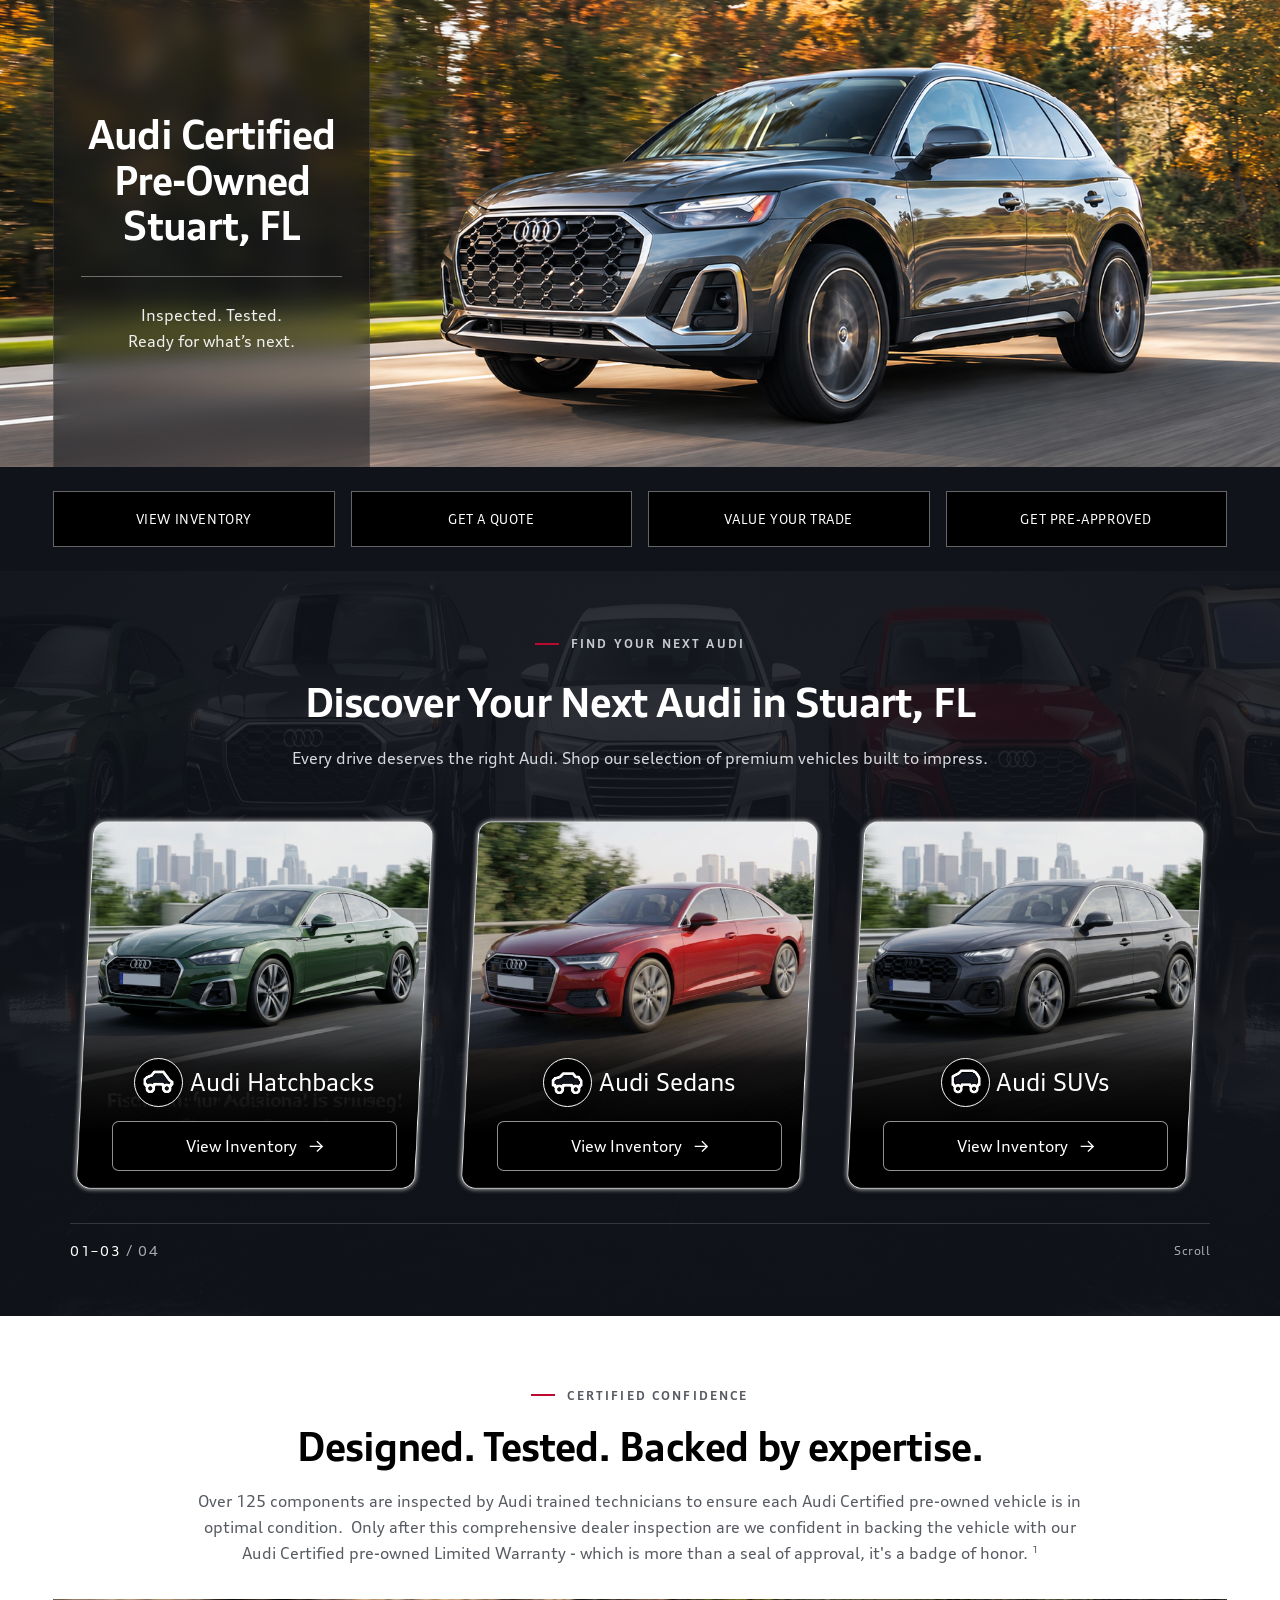
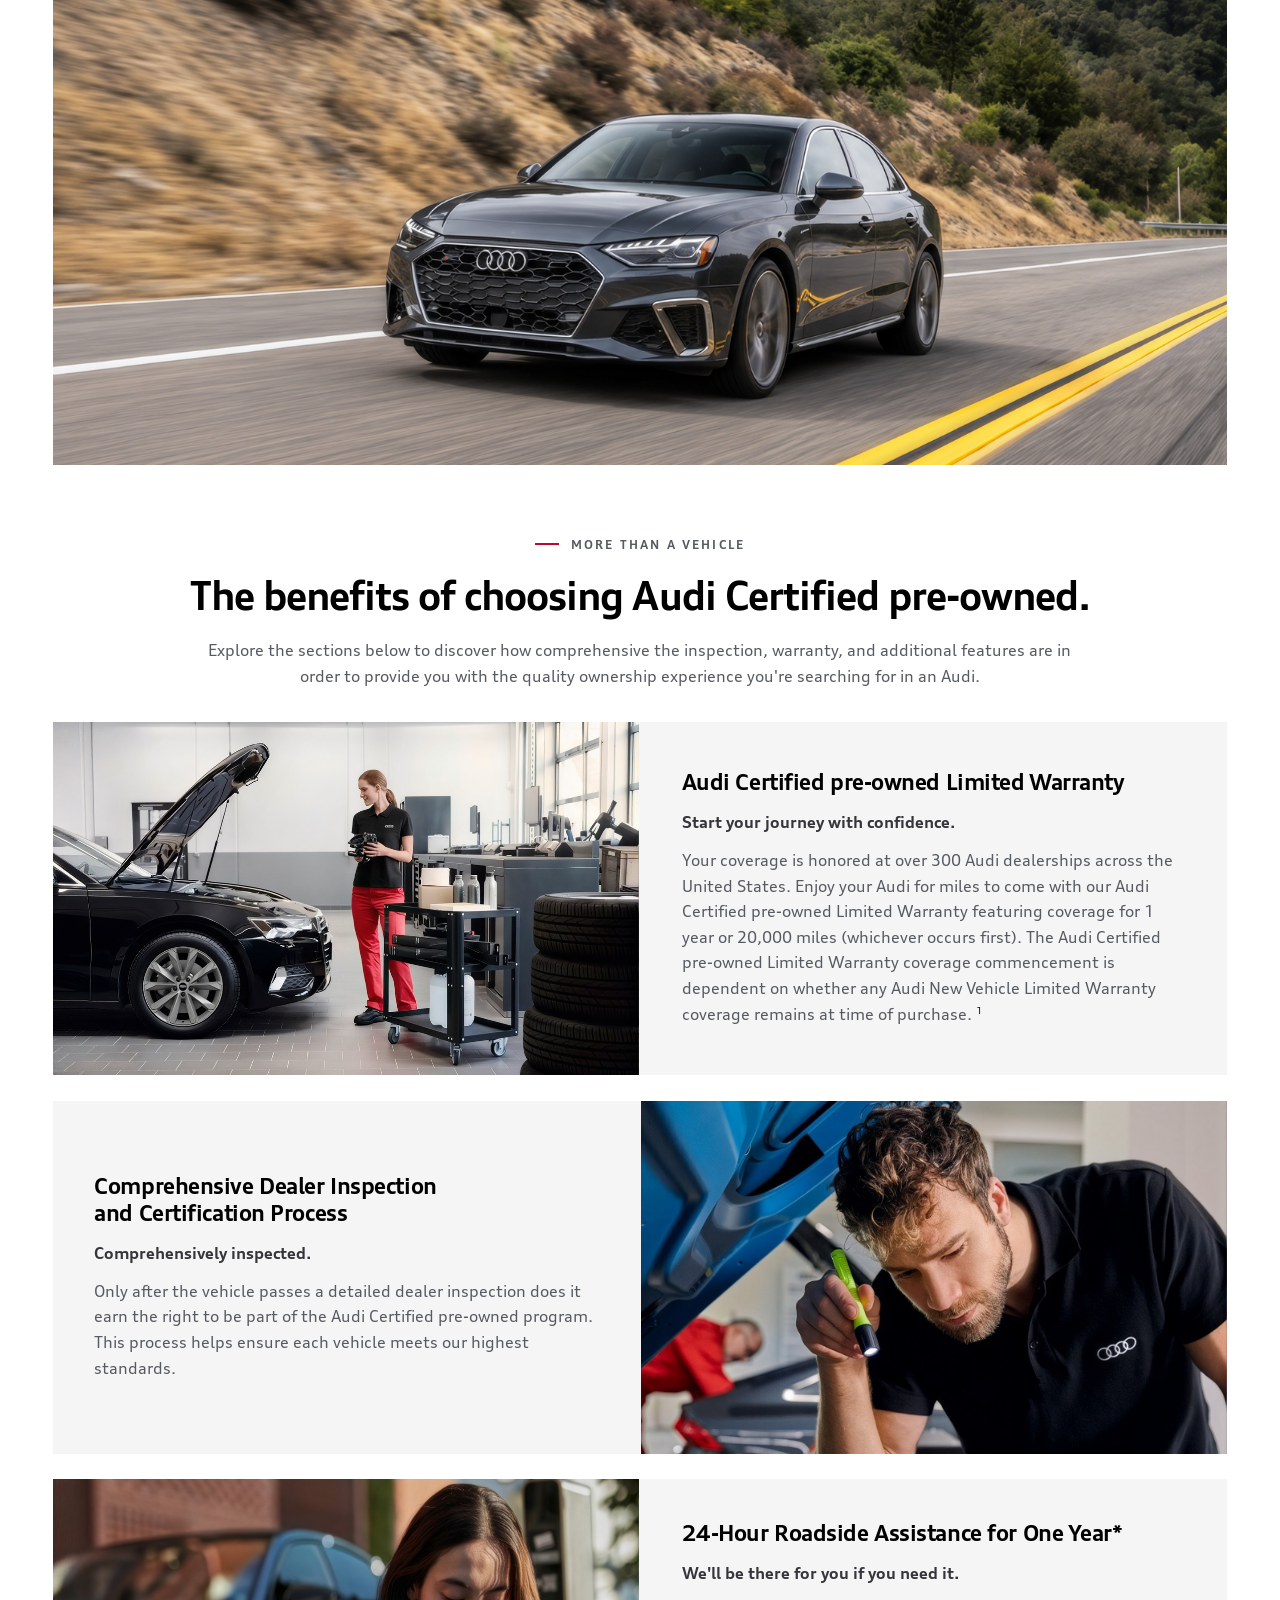
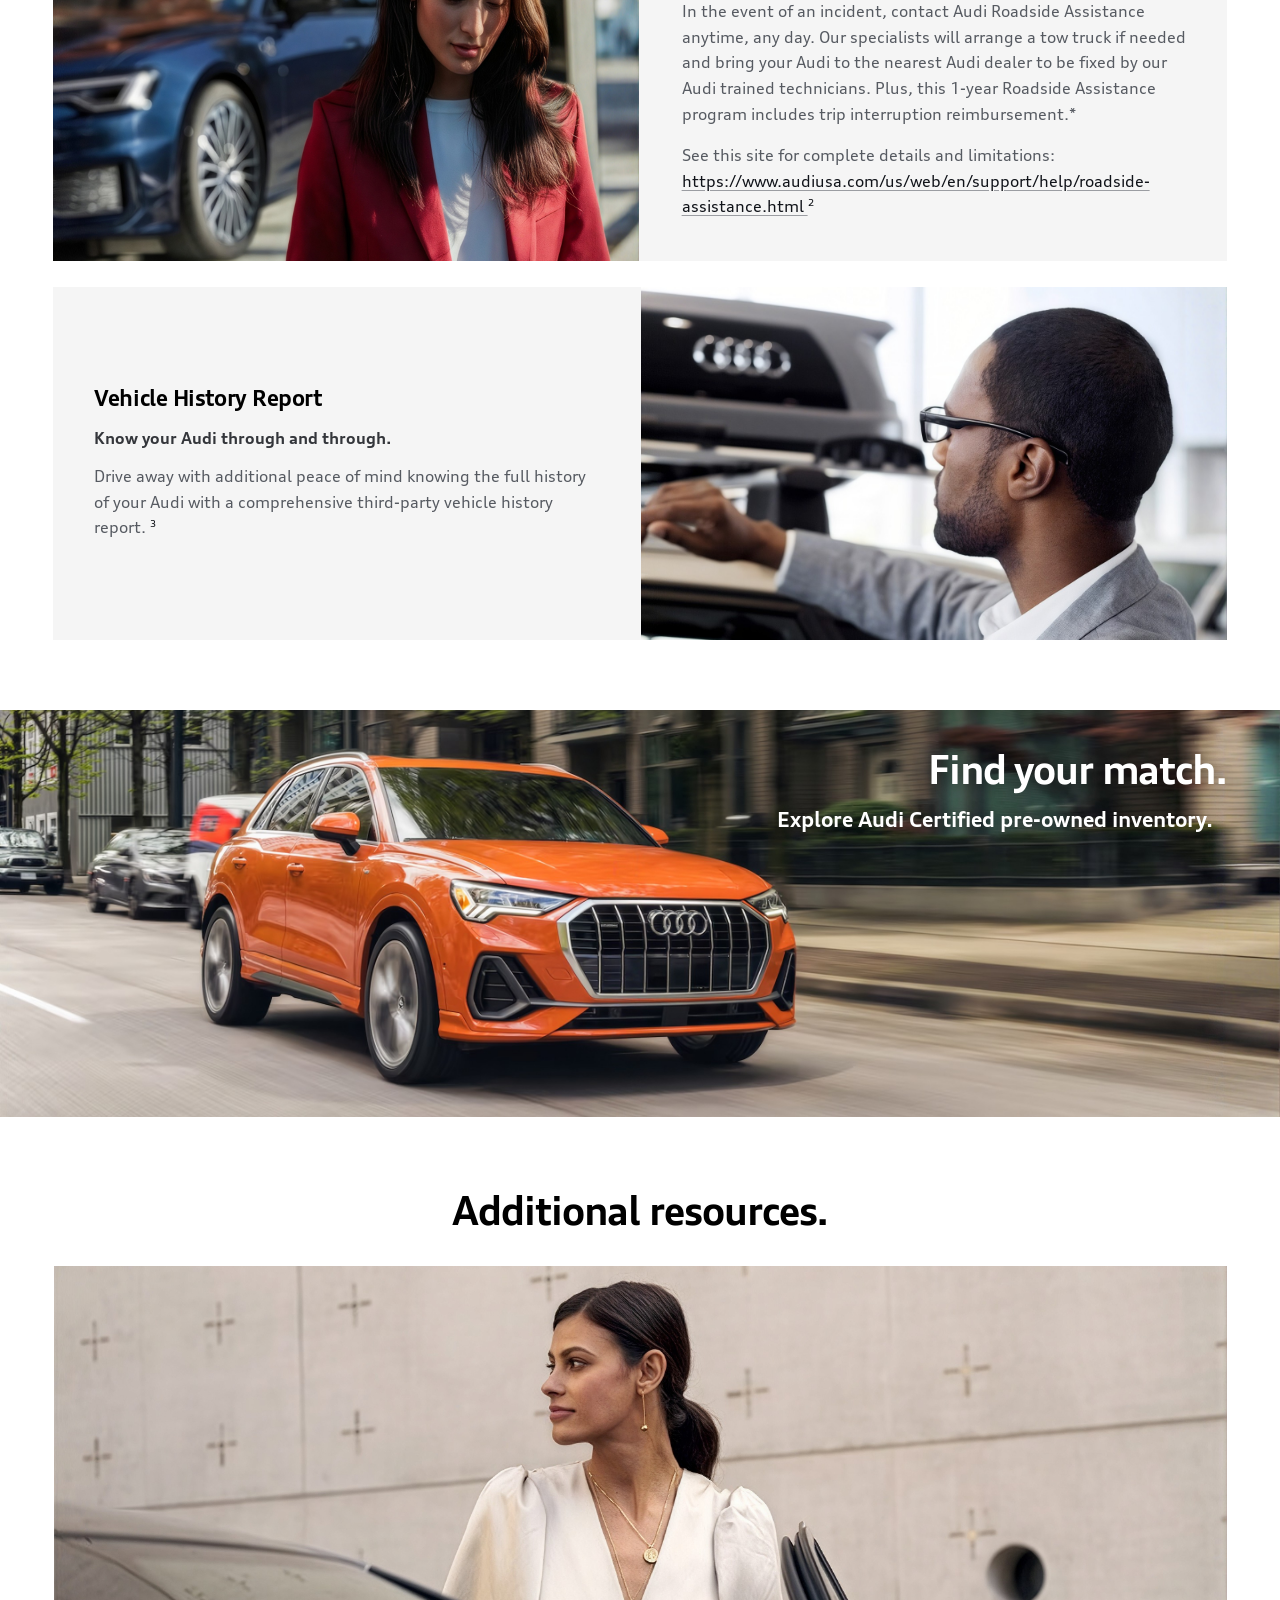
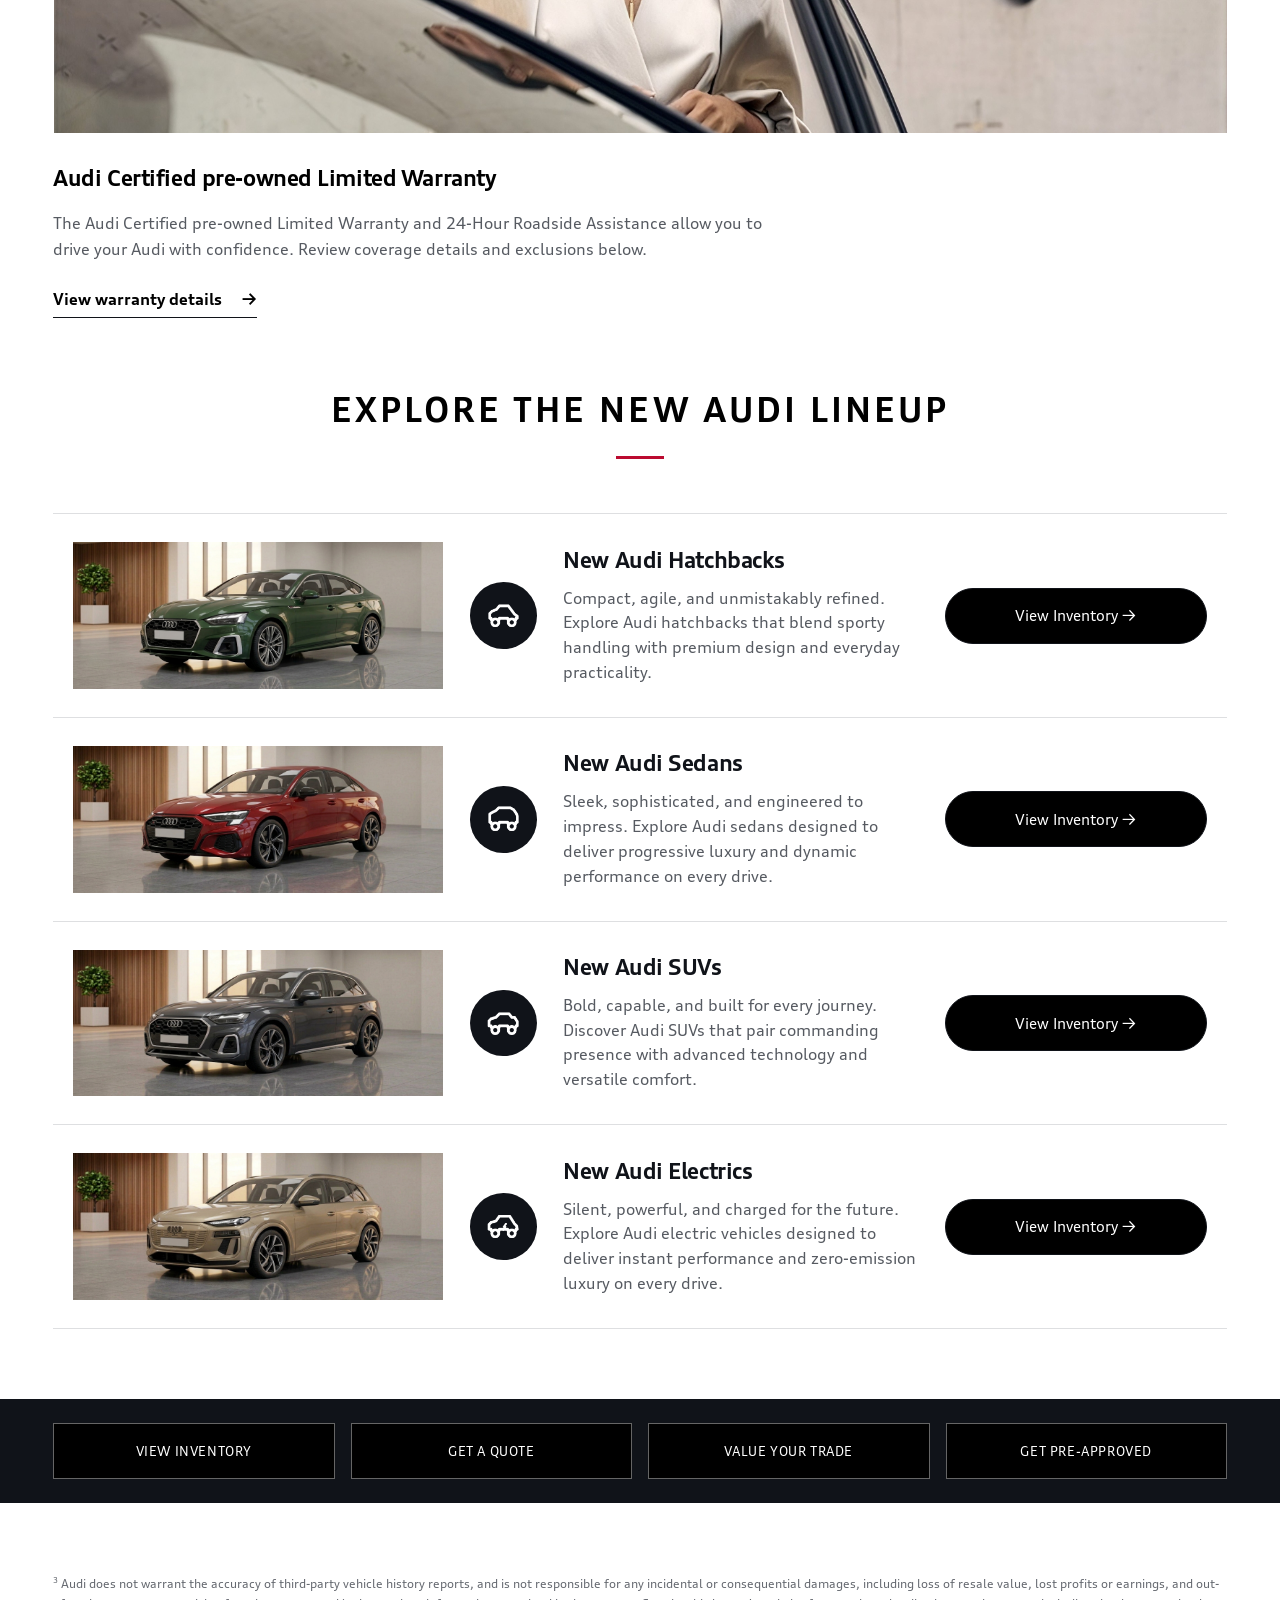
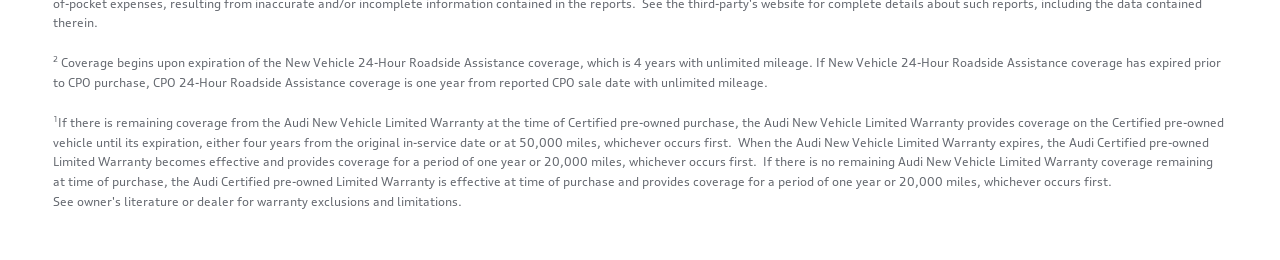
==== commit f41bd09c: "Update page 5:56pm" ====
--- a/index.html
+++ b/index.html
@@ -180,7 +180,7 @@
                   <span class="sr-only">vehicle categories shown</span>
                 </p>
                 <span class="rail-hint" aria-hidden="true">
-                  Scroll to explore
+                  Scroll
                 </span>
               </div>
             </div>
--- a/styles.css
+++ b/styles.css
@@ -1048,14 +1048,19 @@
 }
 .discovery .eyebrow {
   display: flex;
-  flex-direction: column;
+  flex-direction: row;
   align-items: center;
-  gap: 10px;
+  justify-content: center;
+  width: 100%;
+  min-height: 32px;
+  gap: 12px;
   text-align: center;
   color: #c8cacf;
 }
 .discovery .eyebrow::before {
   display: block;
+  flex: 0 0 24px;
+  align-self: center;
   margin: 0;
 }
 .discovery .section-heading p {
@@ -1826,6 +1831,10 @@
   .discovery .section-heading {
     padding-inline: var(--page-gutter);
   }
+  .discovery .eyebrow {
+    position: relative;
+    top: -24px;
+  }
   .discovery-content {
     gap: 28px;
   }
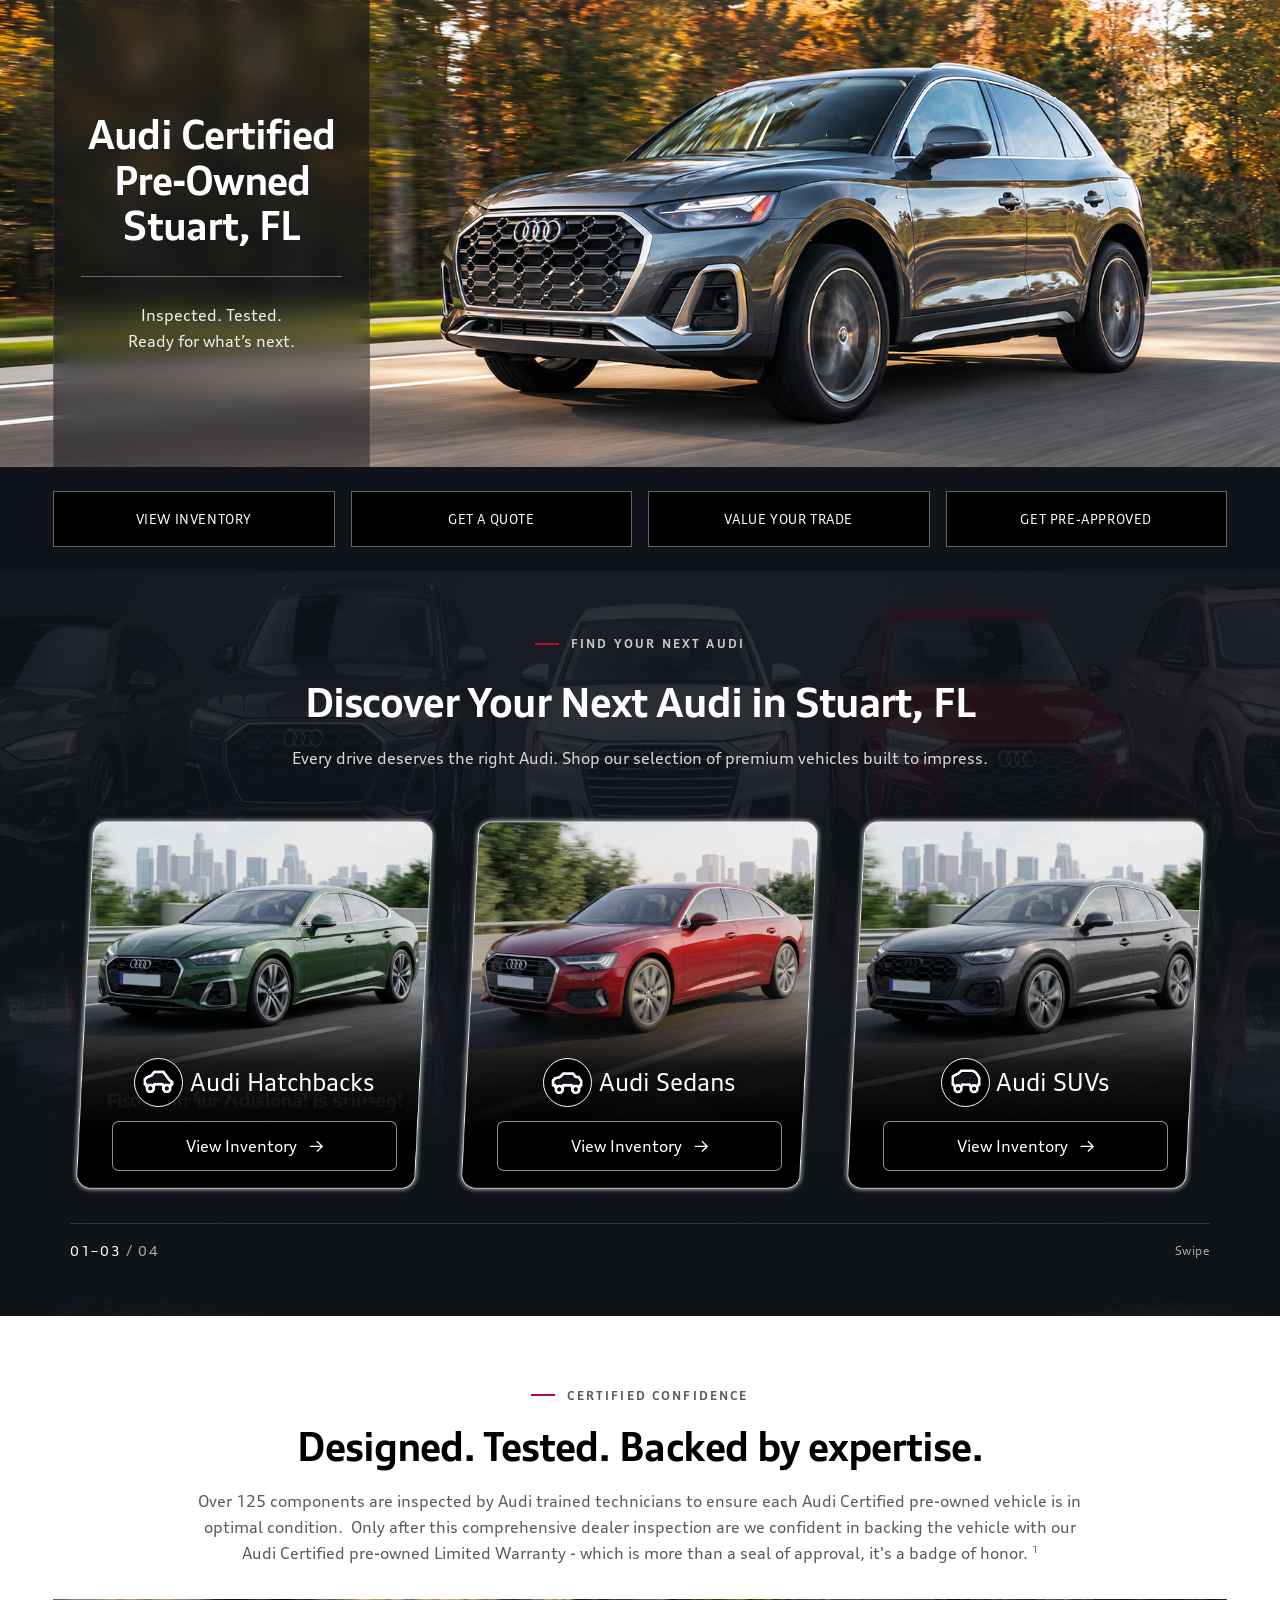
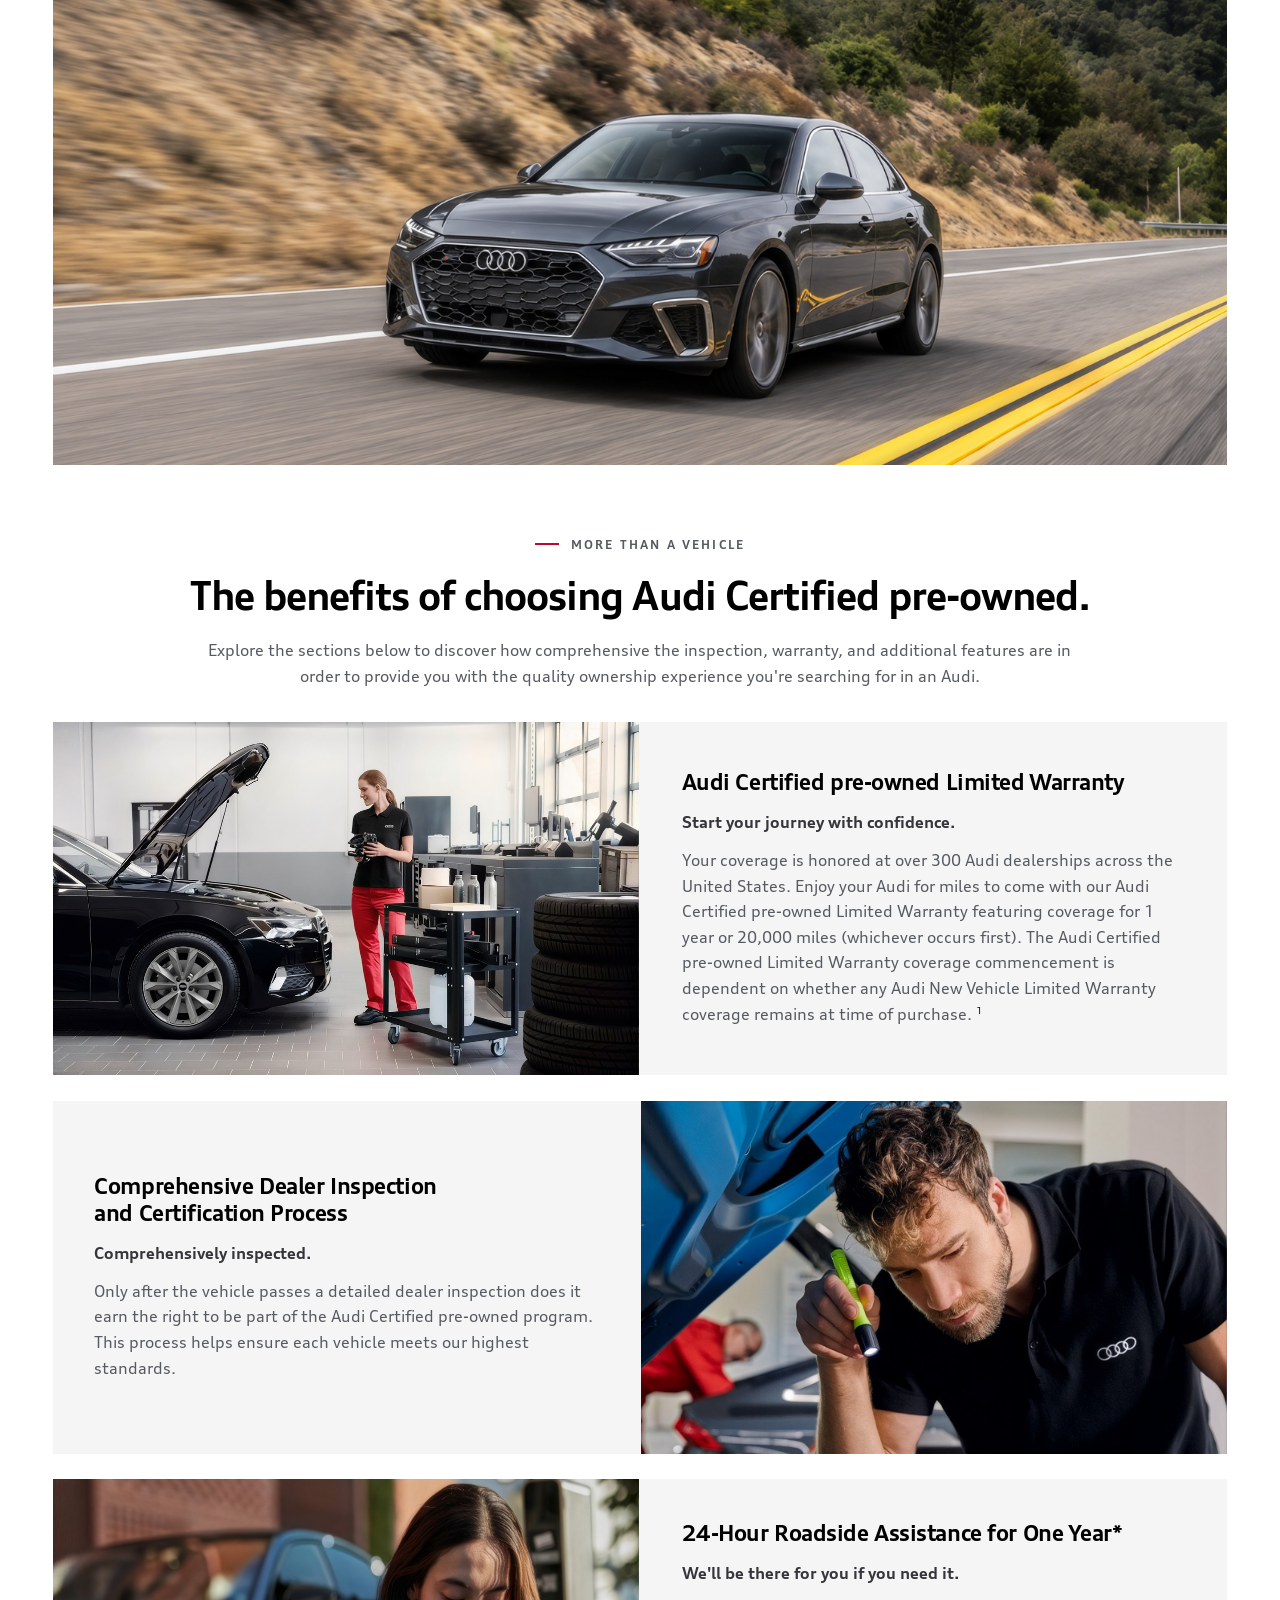
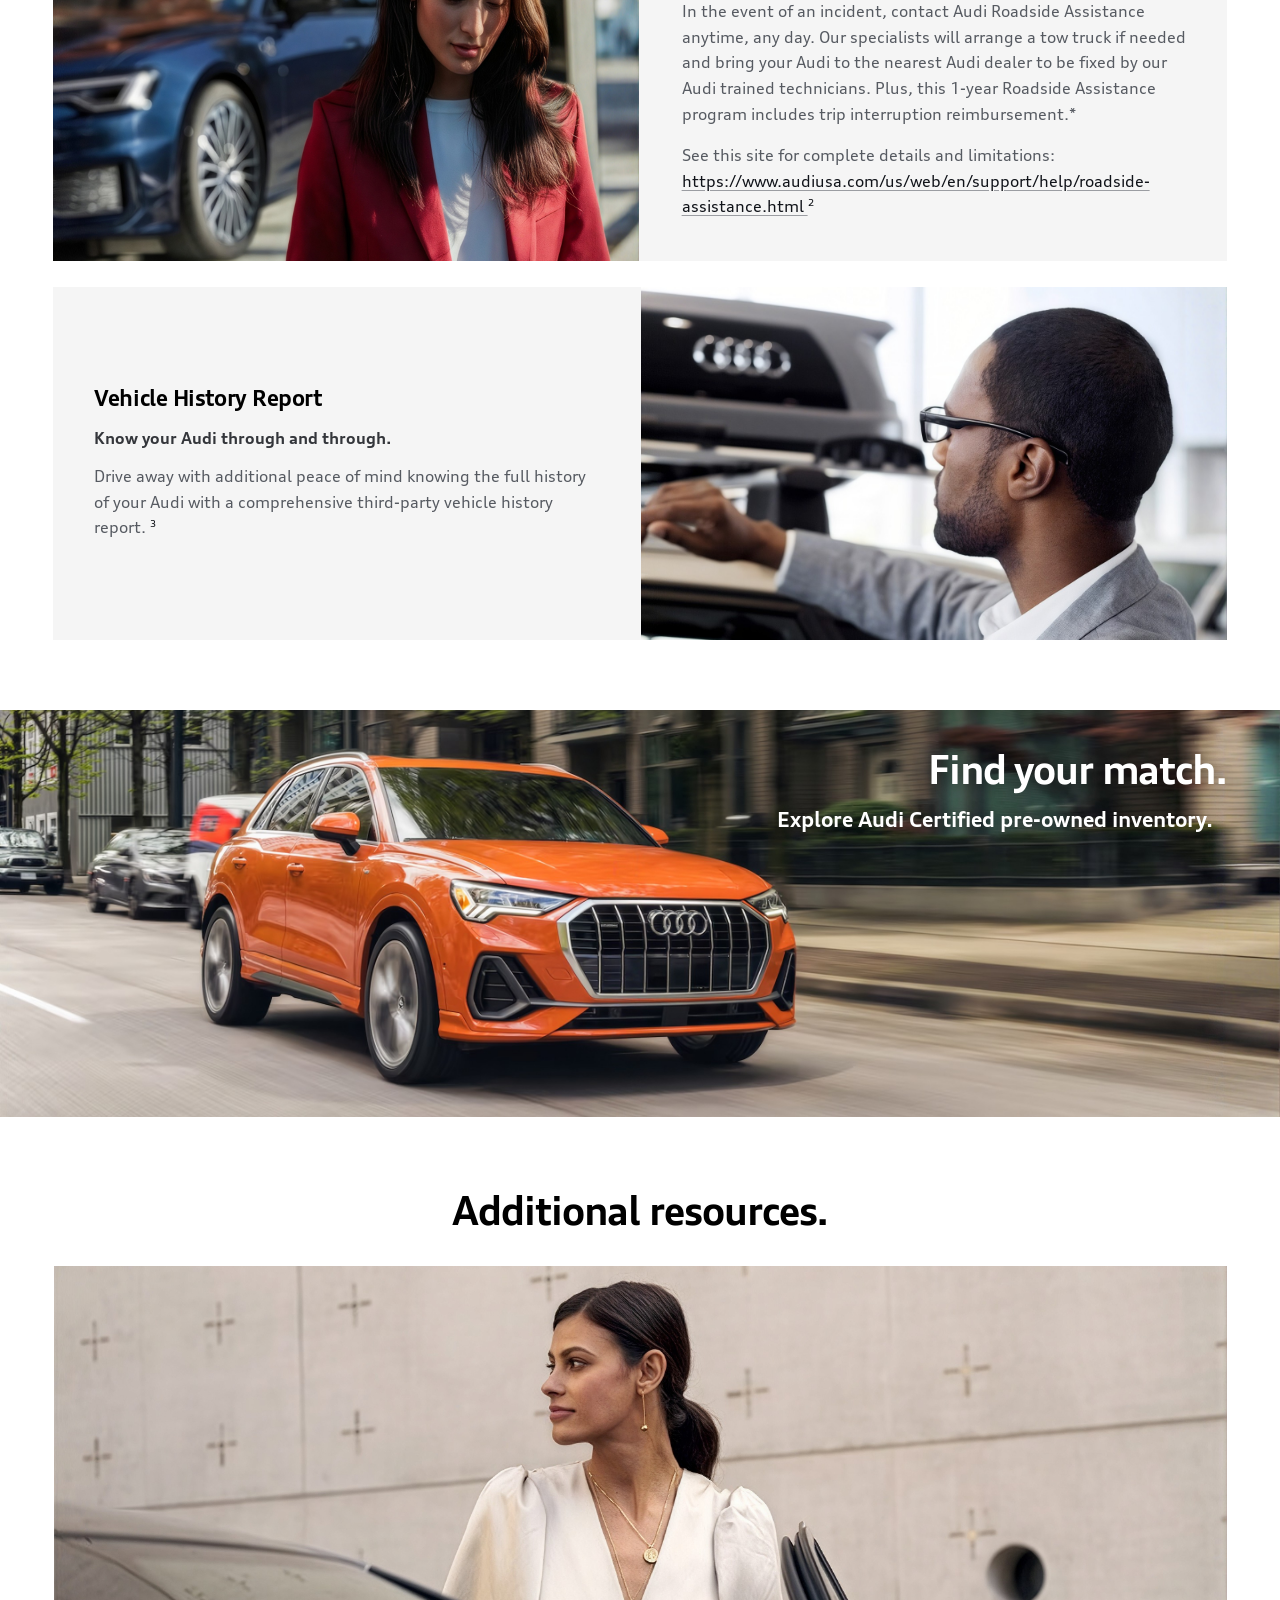
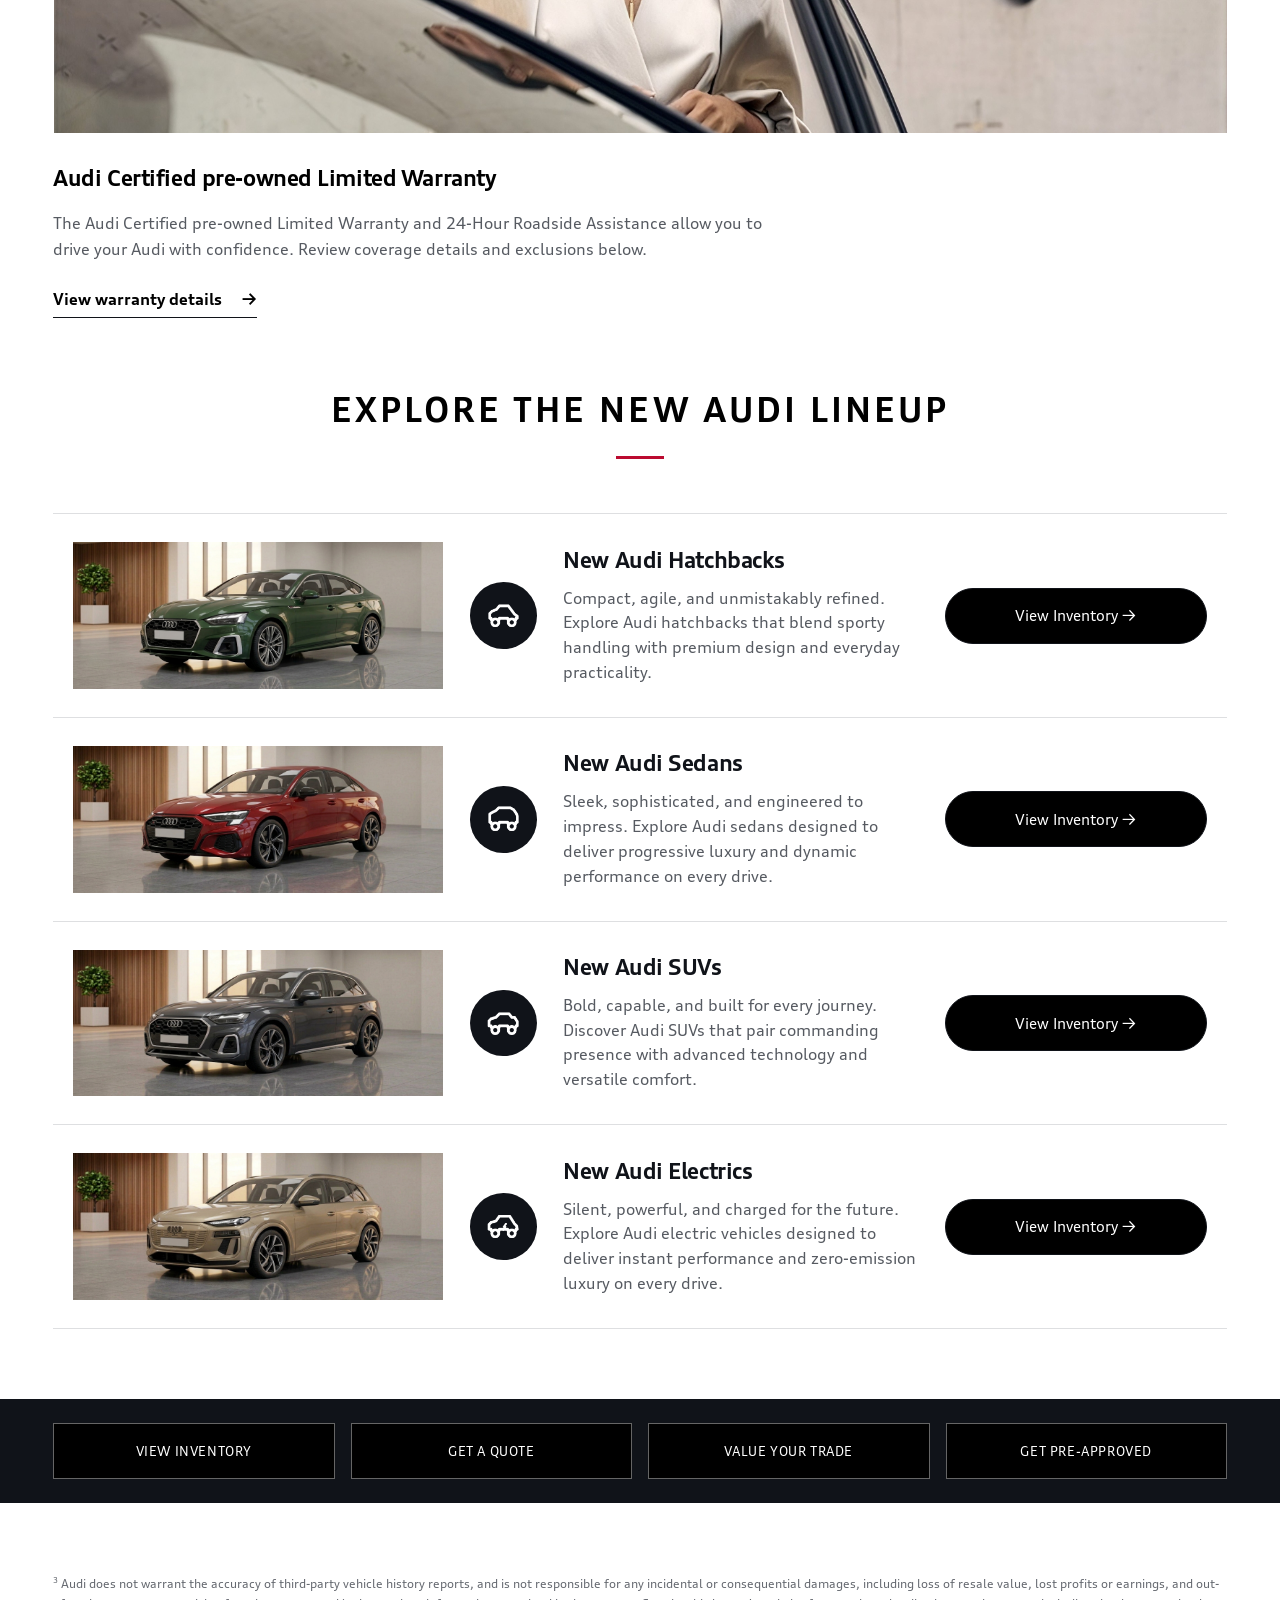
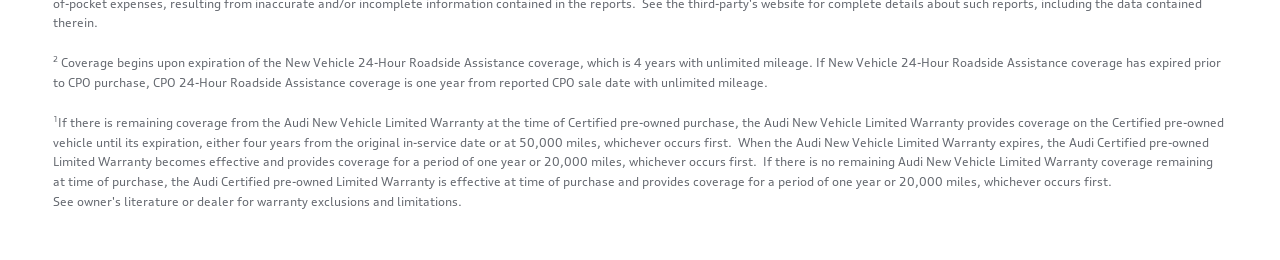
==== commit eefdfea1: "Update page 6:21pm" ====
--- a/index.html
+++ b/index.html
@@ -180,7 +180,7 @@
                   <span class="sr-only">vehicle categories shown</span>
                 </p>
                 <span class="rail-hint" aria-hidden="true">
-                  Scroll
+                  Swipe
                 </span>
               </div>
             </div>
--- a/styles.css
+++ b/styles.css
@@ -1774,6 +1774,11 @@
   .lineup-row:hover .lineup-image img {
     transform: none;
   }
+  .driving img,
+  .driving:hover img {
+    transform: scale(1.35);
+    transform-origin: 60% 55%;
+  }
   .match-banner {
     height: auto;
     display: flex;
